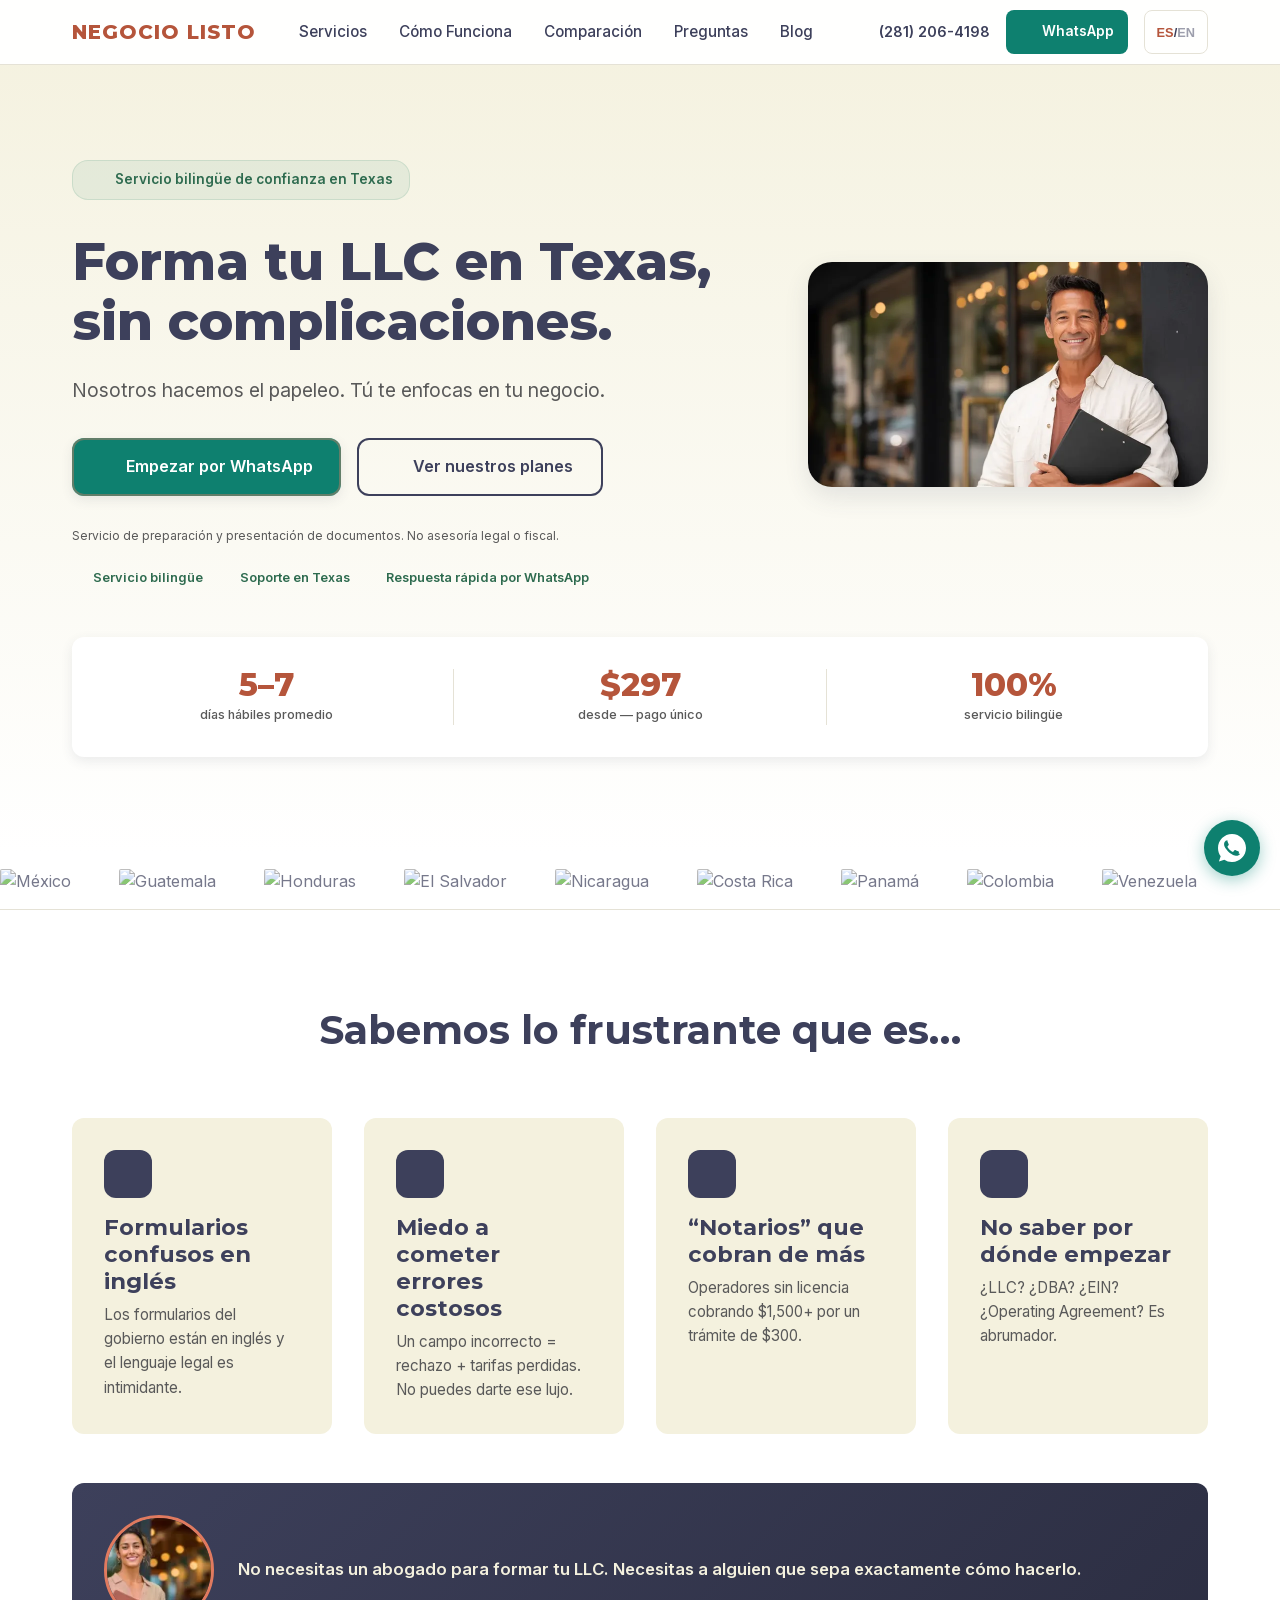
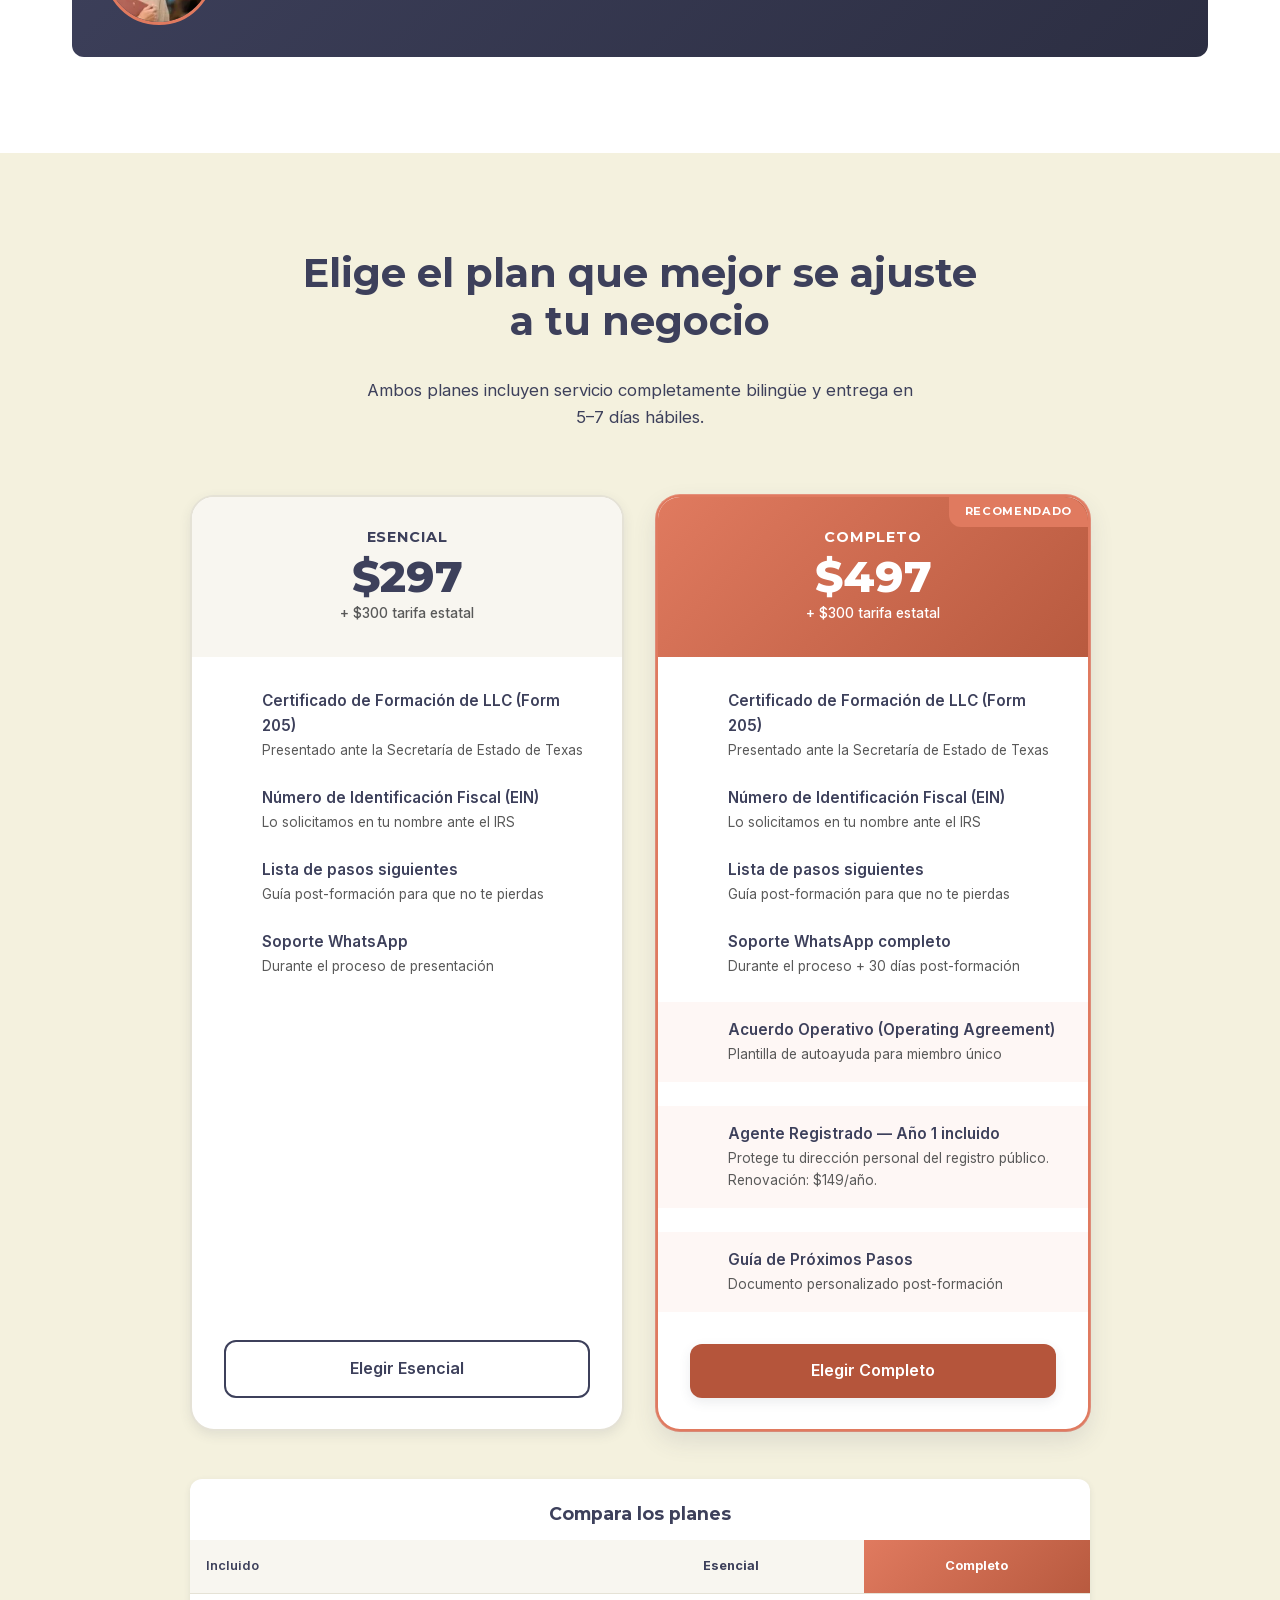
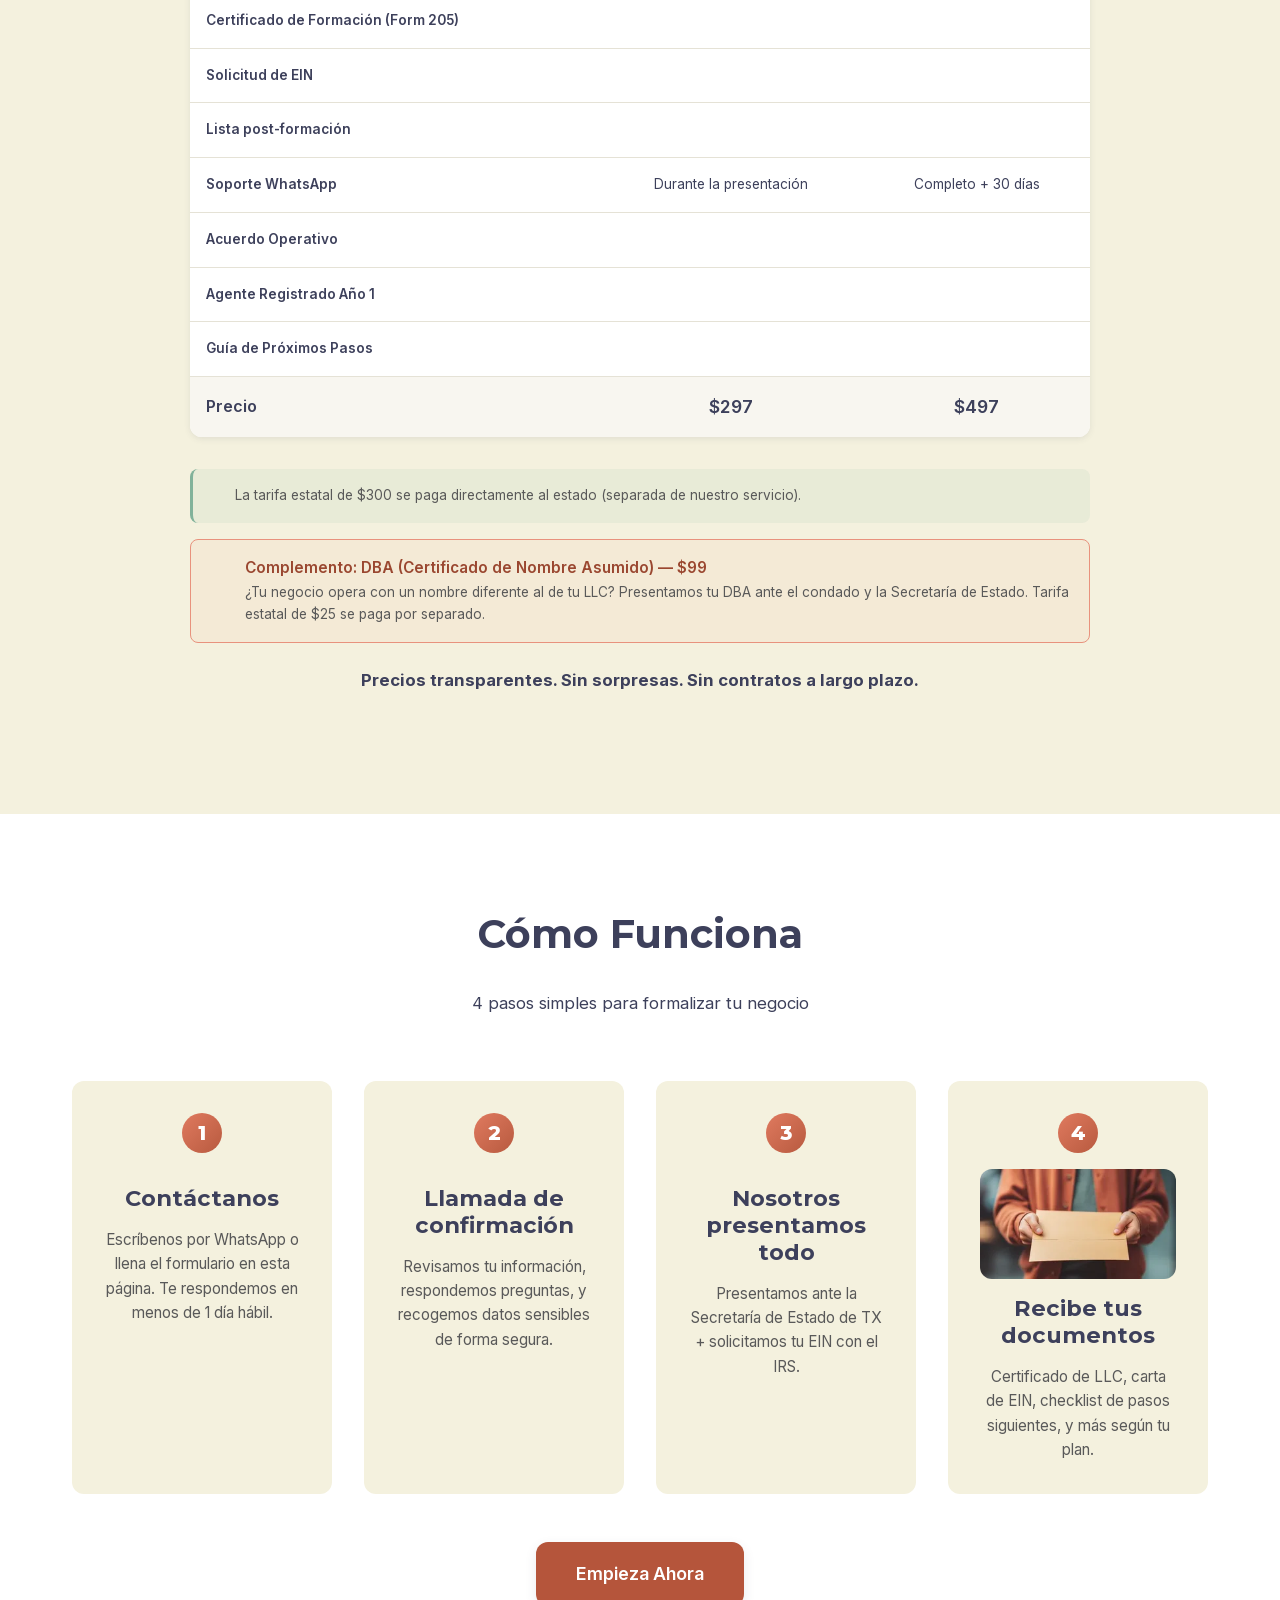
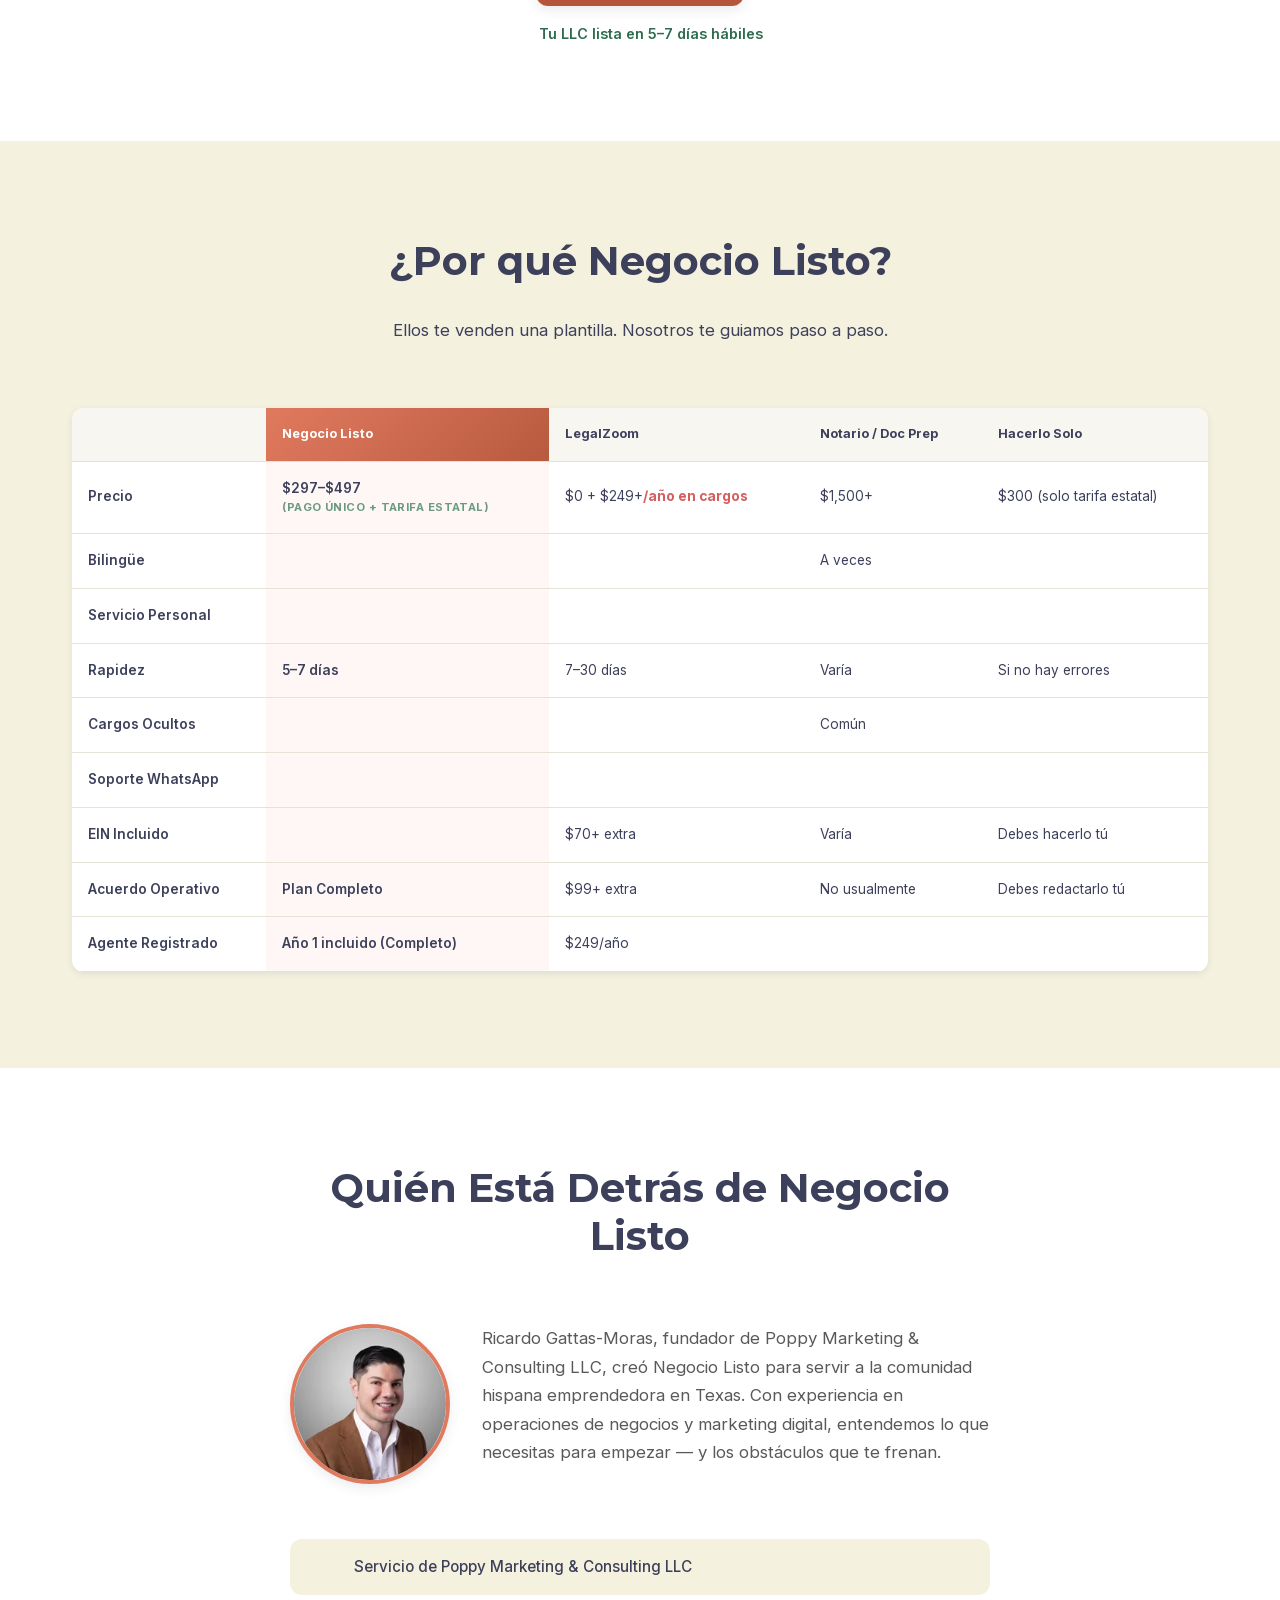
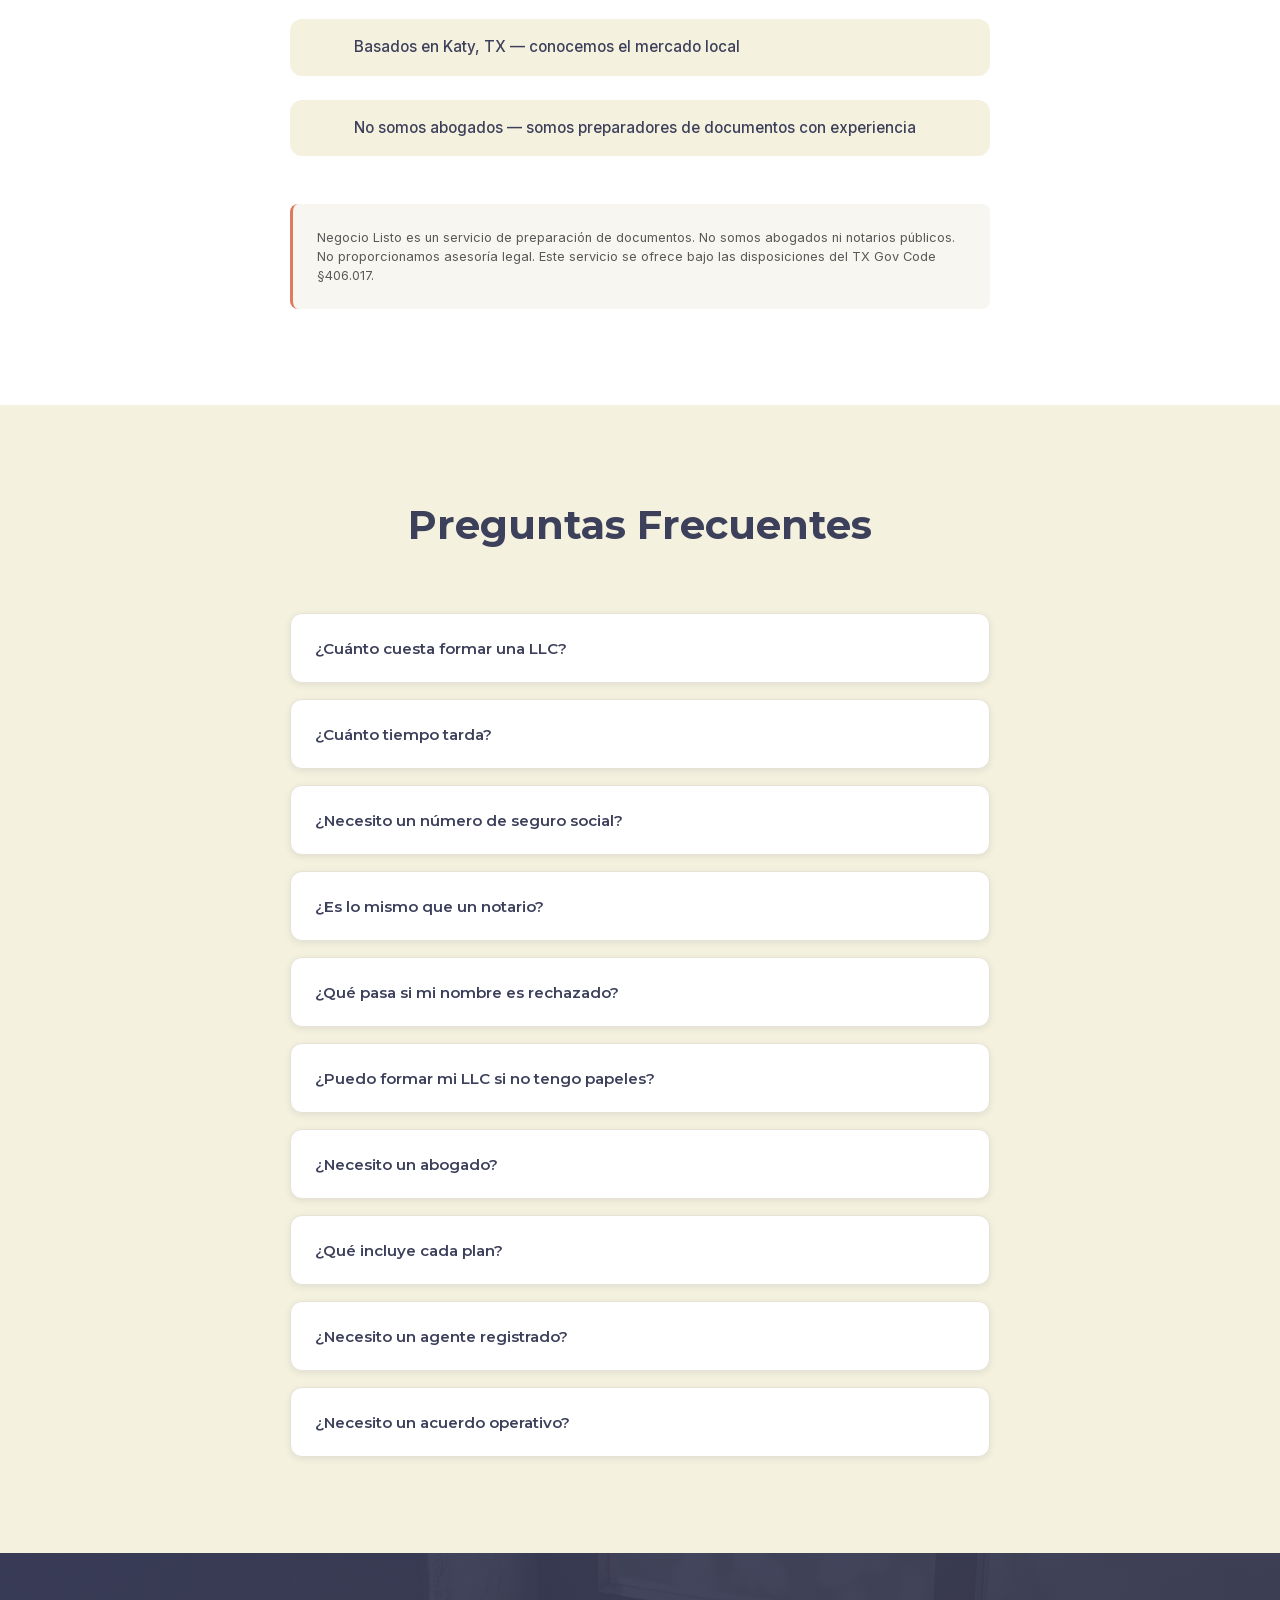
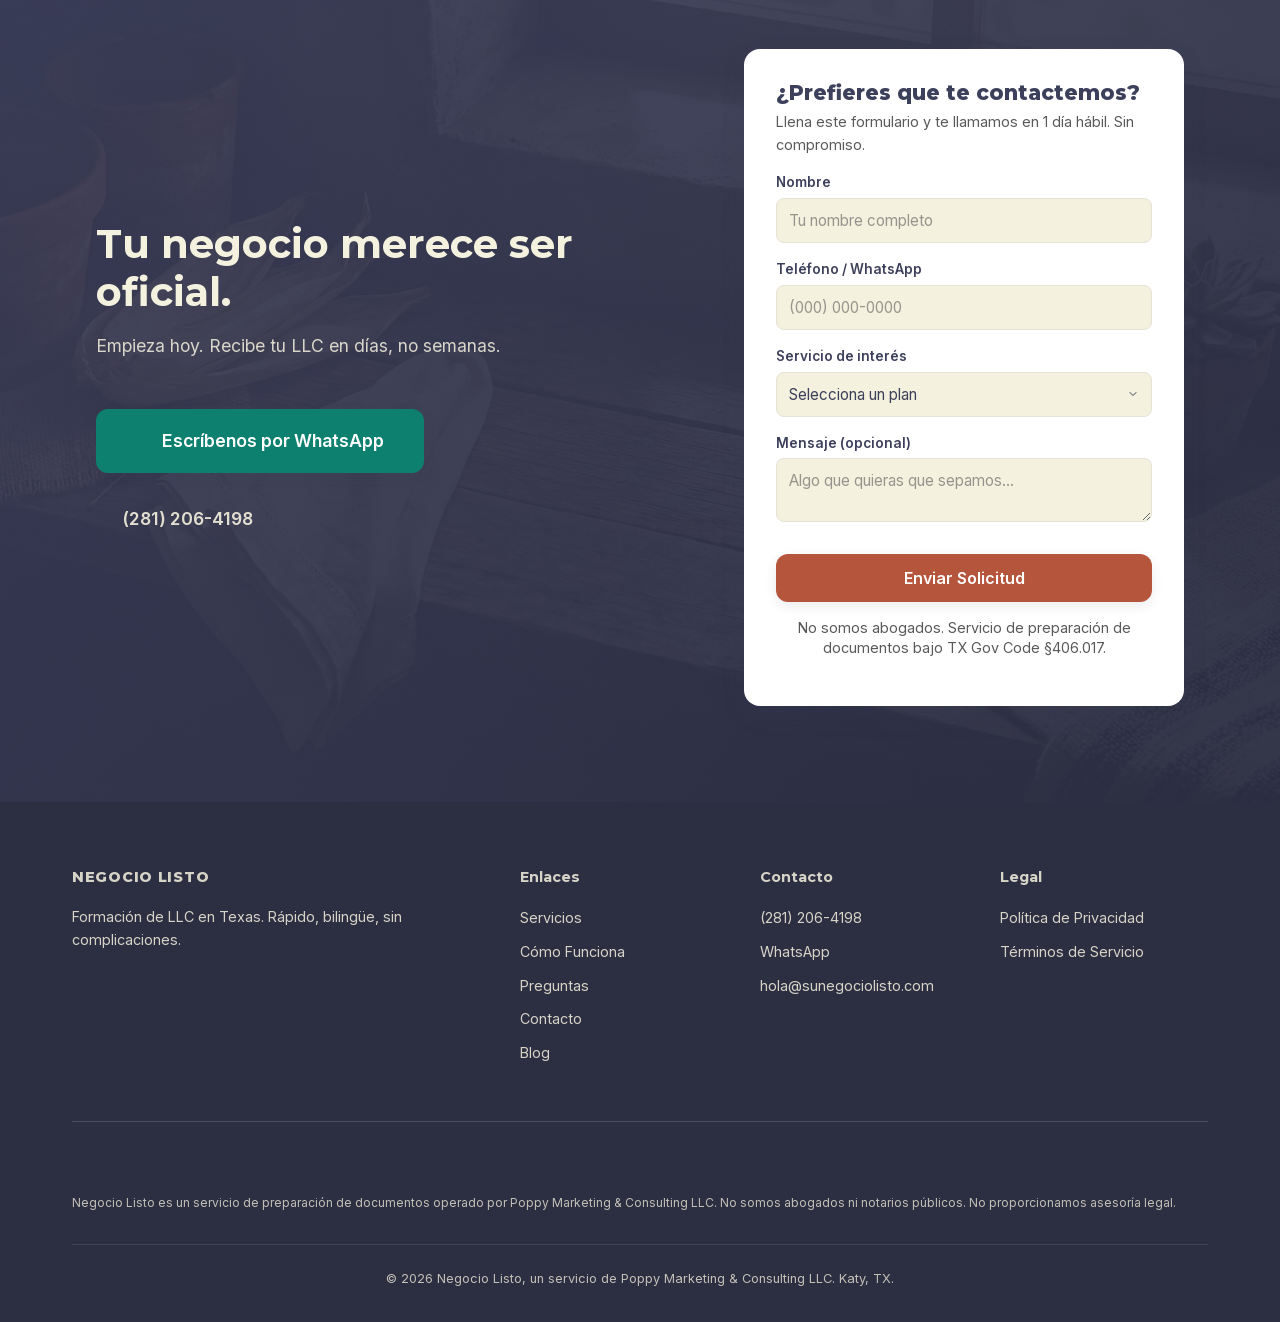
==== index.html @ e6affc28 "Add SEO blog: 4 Spanish posts targeting top converting keywords - blog.css: lightweight blog stylesh" ====
<!DOCTYPE html>
<html lang="es">
<head>
    <meta charset="UTF-8">

    <!-- Google tag (gtag.js) -->
    <script async src="https://www.googletagmanager.com/gtag/js?id=G-SRQN5S9XG2"></script>
    <script>
      window.dataLayer = window.dataLayer || [];
      function gtag(){dataLayer.push(arguments);}
      gtag('js', new Date());
      gtag('config', 'G-SRQN5S9XG2');
      gtag('config', 'AW-17962571856');
    </script>
    <!-- Meta Pixel -->
    <script>
    !function(f,b,e,v,n,t,s){if(f.fbq)return;n=f.fbq=function(){n.callMethod?
    n.callMethod.apply(n,arguments):n.queue.push(arguments)};if(!f._fbq)f._fbq=n;
    n.push=n;n.loaded=!0;n.version='2.0';n.queue=[];t=b.createElement(e);t.async=!0;
    t.src=v;s=b.getElementsByTagName(e)[0];s.parentNode.insertBefore(t,s)}(window,
    document,'script','https://connect.facebook.net/en_US/fbevents.js');
    fbq('init', '4319991371651967');
    fbq('track', 'PageView');
    </script>
    <noscript><img height="1" width="1" style="display:none" alt="" src="https://www.facebook.com/tr?id=4319991371651967&ev=PageView&noscript=1"/></noscript>

    <meta name="google-site-verification" content="AC0wYq6xgAsPtBLyxjEH3VCodW6Z3bln-6WZ2VSHWQ0">
    <meta name="facebook-domain-verification" content="6kudht808o41g60c7lunrr6cm2i868" />
    <meta name="viewport" content="width=device-width, initial-scale=1.0">
    <meta name="description" content="Formaci&oacute;n de LLC en Texas — r&aacute;pido, biling&uuml;e, sin complicaciones. Desde $297 + tarifa estatal. Negocio Listo te ayuda a formalizar tu negocio.">
    <meta name="robots" content="index, follow, max-image-preview:large, max-snippet:-1, max-video-preview:-1">
    <meta name="theme-color" content="#E07A5F">
    <link rel="icon" type="image/svg+xml" href="favicon.svg">
    <link rel="icon" type="image/png" sizes="48x48" href="favicon.png">
    <title>Negocio Listo — Formaci&oacute;n de LLC en Texas | Servicio Biling&uuml;e</title>

    <!-- Hreflang -->
    <link rel="alternate" hreflang="es" href="https://www.sunegociolisto.com/">
    <link rel="alternate" hreflang="en" href="https://www.sunegociolisto.com/?lang=en">
    <link rel="alternate" hreflang="x-default" href="https://www.sunegociolisto.com/">
    <link rel="canonical" href="https://www.sunegociolisto.com/">

    <!-- Open Graph -->
    <meta property="og:title" content="Negocio Listo — Formaci&oacute;n de LLC en Texas">
    <meta property="og:description" content="Servicio biling&uuml;e de formaci&oacute;n de LLC en Texas. Desde $297 + tarifa estatal. Dos planes claros.">
    <meta property="og:type" content="website">
    <meta property="og:url" content="https://www.sunegociolisto.com/">
    <meta property="og:image" content="https://www.sunegociolisto.com/og-image.png">
    <meta property="og:image:width" content="1200">
    <meta property="og:image:height" content="630">
    <meta property="og:locale" content="es_US">
    <meta property="og:locale:alternate" content="en_US">
    <meta property="og:site_name" content="Negocio Listo">
    <meta name="twitter:card" content="summary_large_image">
    <meta name="twitter:title" content="Negocio Listo — Formaci&oacute;n de LLC en Texas">
    <meta name="twitter:description" content="Servicio biling&uuml;e de formaci&oacute;n de LLC en Texas. Desde $297 + tarifa estatal. Dos planes claros.">
    <meta name="twitter:image" content="https://www.sunegociolisto.com/og-image.png">

    <!-- Preload critical fonts (self-hosted, eliminates 3 external roundtrips) -->
    <link rel="preload" href="/fonts/montserrat-latin.woff2" as="font" type="font/woff2" crossorigin>
    <link rel="preload" href="/fonts/inter-latin.woff2" as="font" type="font/woff2" crossorigin>

    <!-- Preload LCP image (responsive — matches img srcset) -->
    <link rel="preload" as="image" type="image/webp" imagesrcset="images/hero-400w.webp 400w, images/hero-640w.webp 640w, images/hero.webp 800w" imagesizes="(max-width: 767px) 400px, (max-width: 1023px) 640px, 800px">

    <!-- Preconnect to CDN -->
    <link rel="preconnect" href="https://unpkg.com" crossorigin>

    <!-- Lucide Icons (deferred — non-render-blocking) -->
    <script defer src="https://unpkg.com/lucide@0.468.0/dist/umd/lucide.min.js"></script>

    <!-- Stylesheet (synchronous — 8KB Brotli, not worth async CLS tradeoff) -->
    <link rel="stylesheet" href="styles.min.css">

    <!-- Schema.org — Full structured data graph -->
    <script type="application/ld+json">
    {
        "@context": "https://schema.org",
        "@graph": [
            {
                "@type": "Organization",
                "@id": "https://www.sunegociolisto.com/#organization",
                "name": "Negocio Listo",
                "url": "https://www.sunegociolisto.com",
                "email": "hola@sunegociolisto.com",
                "logo": "https://www.sunegociolisto.com/images/logo.png",
                "parentOrganization": {
                    "@type": "Organization",
                    "name": "Poppy Marketing & Consulting LLC"
                },
                "knowsLanguage": ["es", "en"]
            },
            {
                "@type": "WebSite",
                "@id": "https://www.sunegociolisto.com/#website",
                "name": "Negocio Listo",
                "url": "https://www.sunegociolisto.com",
                "publisher": { "@id": "https://www.sunegociolisto.com/#organization" },
                "inLanguage": ["es", "en"]
            },
            {
                "@type": "WebPage",
                "@id": "https://www.sunegociolisto.com/#webpage",
                "url": "https://www.sunegociolisto.com",
                "name": "Negocio Listo \u2014 Formaci\u00f3n de LLC en Texas | Servicio Biling\u00fce",
                "description": "Formaci\u00f3n de LLC en Texas \u2014 r\u00e1pido, biling\u00fce, sin complicaciones. Desde $297 + tarifa estatal.",
                "isPartOf": { "@id": "https://www.sunegociolisto.com/#website" },
                "about": { "@id": "https://www.sunegociolisto.com/#organization" },
                "inLanguage": "es",
                "breadcrumb": { "@id": "https://www.sunegociolisto.com/#breadcrumb" },
                "mainEntity": { "@id": "https://www.sunegociolisto.com/#faq" }
            },
            {
                "@type": "BreadcrumbList",
                "@id": "https://www.sunegociolisto.com/#breadcrumb",
                "itemListElement": [
                    {
                        "@type": "ListItem",
                        "position": 1,
                        "name": "Inicio",
                        "item": "https://www.sunegociolisto.com/"
                    }
                ]
            },
            {
                "@type": "LocalBusiness",
                "@id": "https://www.sunegociolisto.com/#localbusiness",
                "name": "Negocio Listo",
                "description": "Servicio biling\u00fce de formaci\u00f3n de LLC en Texas. Preparaci\u00f3n de documentos para peque\u00f1os negocios.",
                "url": "https://www.sunegociolisto.com",
                "telephone": "+12812064198",
                "email": "hola@sunegociolisto.com",
                "logo": "https://www.sunegociolisto.com/images/logo.png",
                "image": "https://www.sunegociolisto.com/og-image.png",
                "sameAs": [
                    "https://wa.me/message/NWCGJ4MXZO33G1"
                ],
                "address": {
                    "@type": "PostalAddress",
                    "addressLocality": "Katy",
                    "addressRegion": "TX",
                    "postalCode": "77493",
                    "addressCountry": "US"
                },
                "areaServed": {
                    "@type": "State",
                    "name": "Texas"
                },
                "priceRange": "$297-$497",
                "knowsLanguage": ["es", "en"],
                "openingHoursSpecification": [
                    {
                        "@type": "OpeningHoursSpecification",
                        "dayOfWeek": ["Monday", "Tuesday", "Wednesday", "Thursday", "Friday"],
                        "opens": "09:00",
                        "closes": "18:00"
                    },
                    {
                        "@type": "OpeningHoursSpecification",
                        "dayOfWeek": "Saturday",
                        "opens": "10:00",
                        "closes": "14:00"
                    }
                ],
                "hasOfferCatalog": {
                    "@type": "OfferCatalog",
                    "name": "Planes de Formaci\u00f3n de LLC",
                    "itemListElement": [
                        { "@id": "https://www.sunegociolisto.com/#service-esencial" },
                        { "@id": "https://www.sunegociolisto.com/#service-completo" }
                    ]
                }
            },
            {
                "@type": "Service",
                "@id": "https://www.sunegociolisto.com/#service-esencial",
                "name": "Plan Esencial \u2014 Formaci\u00f3n de LLC en Texas",
                "description": "Certificado de Formaci\u00f3n de LLC (Form 205), solicitud de EIN ante el IRS, y lista de pasos post-formaci\u00f3n. Servicio completamente biling\u00fce con soporte por WhatsApp durante la presentaci\u00f3n.",
                "provider": { "@id": "https://www.sunegociolisto.com/#organization" },
                "areaServed": { "@type": "State", "name": "Texas" },
                "availableLanguage": ["es", "en"],
                "serviceType": "Document Preparation",
                "offers": {
                    "@type": "Offer",
                    "price": "297",
                    "priceCurrency": "USD",
                    "url": "https://www.sunegociolisto.com/#servicios",
                    "priceValidUntil": "2026-12-31",
                    "availability": "https://schema.org/InStock"
                }
            },
            {
                "@type": "Service",
                "@id": "https://www.sunegociolisto.com/#service-completo",
                "name": "Plan Completo \u2014 Formaci\u00f3n de LLC en Texas",
                "description": "Todo lo del Plan Esencial m\u00e1s: plantilla de Acuerdo Operativo, Agente Registrado A\u00f1o 1 incluido, gu\u00eda personalizada de pr\u00f3ximos pasos, y soporte WhatsApp extendido por 30 d\u00edas post-formaci\u00f3n.",
                "provider": { "@id": "https://www.sunegociolisto.com/#organization" },
                "areaServed": { "@type": "State", "name": "Texas" },
                "availableLanguage": ["es", "en"],
                "serviceType": "Document Preparation",
                "offers": {
                    "@type": "Offer",
                    "price": "497",
                    "priceCurrency": "USD",
                    "url": "https://www.sunegociolisto.com/#servicios",
                    "priceValidUntil": "2026-12-31",
                    "availability": "https://schema.org/InStock"
                }
            },
            {
                "@type": "HowTo",
                "@id": "https://www.sunegociolisto.com/#howto",
                "name": "C\u00f3mo formar tu LLC en Texas con Negocio Listo",
                "description": "4 pasos simples para formalizar tu negocio en Texas con servicio biling\u00fce.",
                "totalTime": "P7D",
                "step": [
                    {
                        "@type": "HowToStep",
                        "position": 1,
                        "name": "Cont\u00e1ctanos",
                        "text": "Escr\u00edbenos por WhatsApp o llena el formulario en la p\u00e1gina. Te respondemos en menos de 1 d\u00eda h\u00e1bil."
                    },
                    {
                        "@type": "HowToStep",
                        "position": 2,
                        "name": "Llamada de confirmaci\u00f3n",
                        "text": "Revisamos tu informaci\u00f3n, respondemos preguntas, y recogemos datos sensibles de forma segura."
                    },
                    {
                        "@type": "HowToStep",
                        "position": 3,
                        "name": "Nosotros presentamos todo",
                        "text": "Presentamos ante la Secretar\u00eda de Estado de TX y solicitamos tu EIN con el IRS."
                    },
                    {
                        "@type": "HowToStep",
                        "position": 4,
                        "name": "Recibe tus documentos",
                        "text": "Certificado de LLC, carta de EIN, checklist de pasos siguientes, y m\u00e1s seg\u00fan tu plan. Entrega en 5\u20137 d\u00edas h\u00e1biles."
                    }
                ]
            },
            {
                "@type": "FAQPage",
                "@id": "https://www.sunegociolisto.com/#faq",
                "mainEntity": [
                    {
                        "@type": "Question",
                        "name": "\u00bfCu\u00e1nto cuesta formar una LLC?",
                        "acceptedAnswer": {
                            "@type": "Answer",
                            "text": "Ofrecemos dos planes: Esencial ($297) y Completo ($497, incluye Acuerdo Operativo y Agente Registrado A\u00f1o 1). Adem\u00e1s, el estado de Texas cobra una tarifa de $300 que se paga directamente al estado."
                        }
                    },
                    {
                        "@type": "Question",
                        "name": "\u00bfCu\u00e1nto tiempo tarda?",
                        "acceptedAnswer": {
                            "@type": "Answer",
                            "text": "Generalmente 5 a 7 d\u00edas h\u00e1biles despu\u00e9s de recibir toda tu informaci\u00f3n."
                        }
                    },
                    {
                        "@type": "Question",
                        "name": "\u00bfNecesito un n\u00famero de seguro social?",
                        "acceptedAnswer": {
                            "@type": "Answer",
                            "text": "No necesariamente. Manejamos solicitudes con ITIN a trav\u00e9s de la v\u00eda de fax con el IRS."
                        }
                    },
                    {
                        "@type": "Question",
                        "name": "\u00bfEs lo mismo que un notario?",
                        "acceptedAnswer": {
                            "@type": "Answer",
                            "text": "No \u2014 y eso es algo positivo. A diferencia de \u201cnotarios\u201d sin licencia que cobran de m\u00e1s y operan sin supervisi\u00f3n, nosotros somos preparadores de documentos registrados bajo TX Gov Code \u00a7406.017. Operamos con precio fijo transparente, recibos de todo, y cero promesas legales falsas."
                        }
                    },
                    {
                        "@type": "Question",
                        "name": "\u00bfQu\u00e9 pasa si mi nombre es rechazado?",
                        "acceptedAnswer": {
                            "@type": "Answer",
                            "text": "Volvemos a presentar con un nuevo nombre. Solo pagas la nueva tarifa estatal si aplica. Nuestro servicio no tiene cargo adicional."
                        }
                    },
                    {
                        "@type": "Question",
                        "name": "\u00bfPuedo formar mi LLC si no tengo papeles?",
                        "acceptedAnswer": {
                            "@type": "Answer",
                            "text": "S\u00ed. La formaci\u00f3n de la LLC no requiere estatus migratorio ni n\u00famero de seguro social. Para el EIN, aceptamos ITIN \u2014 lo tramitamos por la v\u00eda de fax con el IRS, que es el proceso oficial para solicitantes con ITIN. Miles de emprendedores inmigrantes forman LLCs en Texas cada a\u00f1o. Tu situaci\u00f3n migratoria es confidencial y no se comparte con ninguna agencia."
                        }
                    },
                    {
                        "@type": "Question",
                        "name": "\u00bfNecesito un abogado?",
                        "acceptedAnswer": {
                            "@type": "Answer",
                            "text": "Para la formaci\u00f3n b\u00e1sica de una LLC, no. Para situaciones complejas (m\u00faltiples socios, propiedad intelectual, etc.), te referimos a un abogado."
                        }
                    },
                    {
                        "@type": "Question",
                        "name": "\u00bfQu\u00e9 incluye cada plan?",
                        "acceptedAnswer": {
                            "@type": "Answer",
                            "text": "Ambos planes incluyen: Certificado de Formaci\u00f3n de LLC (Form 205), solicitud de EIN, y lista de pasos post-formaci\u00f3n. El plan Completo agrega: plantilla de Acuerdo Operativo, Agente Registrado A\u00f1o 1, gu\u00eda de pr\u00f3ximos pasos, y soporte WhatsApp extendido por 30 d\u00edas. Todo en servicio biling\u00fce."
                        }
                    },
                    {
                        "@type": "Question",
                        "name": "\u00bfNecesito un agente registrado?",
                        "acceptedAnswer": {
                            "@type": "Answer",
                            "text": "S\u00ed. Texas requiere que toda LLC tenga un agente registrado con direcci\u00f3n f\u00edsica en el estado. Su funci\u00f3n es recibir documentos legales y correspondencia oficial del estado en nombre de tu LLC. Puedes ser t\u00fa mismo, pero eso significa que tu direcci\u00f3n personal queda en el registro p\u00fablico. El plan Completo incluye agente registrado el primer a\u00f1o ($149/a\u00f1o a partir del a\u00f1o 2), protegiendo tu privacidad desde el d\u00eda uno."
                        }
                    },
                    {
                        "@type": "Question",
                        "name": "\u00bfNecesito un acuerdo operativo?",
                        "acceptedAnswer": {
                            "@type": "Answer",
                            "text": "Texas no lo exige por ley, pero es altamente recomendable. Un acuerdo operativo establece las reglas internas de tu LLC: c\u00f3mo se toman decisiones, c\u00f3mo se distribuyen ganancias, y qu\u00e9 pasa si quieres agregar un socio o cerrar el negocio. Sin uno, los bancos pueden rechazar tu solicitud de cuenta empresarial. El plan Completo incluye una plantilla de acuerdo operativo lista para usar."
                        }
                    }
                ]
            }
        ]
    }
    </script>
</head>
<body>

    <!-- ========== STICKY HEADER ========== -->
    <header class="header" id="header">
        <div class="container header-container">
            <a href="#" class="logo" aria-label="Negocio Listo">
                <span class="logo-text">NEGOCIO LISTO</span>
            </a>

            <nav class="nav-desktop" id="navDesktop">
                <a href="#servicios" data-i18n="nav_services">Servicios</a>
                <a href="#como-funciona" data-i18n="nav_how">C&oacute;mo Funciona</a>
                <a href="#comparacion" data-i18n="nav_compare">Comparaci&oacute;n</a>
                <a href="#preguntas" data-i18n="nav_faq">Preguntas</a>
                <a href="/blog/" data-i18n="nav_blog">Blog</a>
            </nav>

            <div class="header-actions">
                <a href="tel:+12812064198" class="header-phone" aria-label="Llamar">
                    <i data-lucide="phone" class="icon-sm"></i>
                    <span class="phone-text">(281) 206-4198</span>
                </a>
                <a href="https://wa.me/message/NWCGJ4MXZO33G1" class="btn-whatsapp-header" target="_blank" rel="noopener" aria-label="WhatsApp">
                    <i data-lucide="message-circle" class="icon-sm"></i>
                    <span class="wa-text">WhatsApp</span>
                </a>
                <button class="lang-toggle" id="langToggle" aria-label="Switch language">
                    <span class="lang-active">ES</span> / <span class="lang-inactive">EN</span>
                </button>
                <button class="hamburger" id="hamburger" aria-label="Menu">
                    <i data-lucide="menu"></i>
                </button>
            </div>
        </div>

        <!-- Mobile Nav -->
        <nav class="nav-mobile" id="navMobile">
            <a href="#servicios" data-i18n="nav_services">Servicios</a>
            <a href="#como-funciona" data-i18n="nav_how">C&oacute;mo Funciona</a>
            <a href="#comparacion" data-i18n="nav_compare">Comparaci&oacute;n</a>
            <a href="#preguntas" data-i18n="nav_faq">Preguntas</a>
            <a href="/blog/" data-i18n="nav_blog">Blog</a>
            <div class="nav-mobile-contact">
                <a href="tel:+12812064198" class="nav-contact-link">
                    <i data-lucide="phone" class="icon-sm"></i>
                    (281) 206-4198
                </a>
                <a href="https://wa.me/message/NWCGJ4MXZO33G1" class="nav-contact-link nav-contact-whatsapp" target="_blank" rel="noopener">
                    <i data-lucide="message-circle" class="icon-sm"></i>
                    WhatsApp
                </a>
            </div>
        </nav>
    </header>

    <main>
    <!-- ========== HERO SECTION ========== -->
    <section class="hero" id="hero">
        <div class="container">
            <div class="hero-grid">
                <div class="hero-content">
                    <div class="hero-badge">
                        <i data-lucide="check-circle" class="icon-sm"></i>
                        <span data-i18n="hero_badge">Servicio biling&uuml;e de confianza en Texas</span>
                    </div>

                    <h1 class="hero-headline" data-i18n="hero_headline">Forma tu LLC en Texas, sin complicaciones.</h1>

                    <p class="hero-subheadline" data-i18n="hero_subheadline">Nosotros hacemos el papeleo. T&uacute; te enfocas en tu negocio.</p>

                    <div class="hero-cta">
                        <a href="https://wa.me/message/NWCGJ4MXZO33G1" class="btn btn-whatsapp btn-pulse" target="_blank" rel="noopener" data-cta="hero-whatsapp">
                            <i data-lucide="message-circle" class="icon-sm"></i>
                            <span data-i18n="cta_whatsapp_start">Empezar por WhatsApp</span>
                        </a>
                        <a href="#servicios" class="btn btn-outline" data-cta="hero-price">
                            <i data-lucide="tag" class="icon-sm"></i>
                            <span data-i18n="cta_see_price">Ver nuestros planes</span>
                        </a>
                    </div>

                    <p class="hero-compliance" data-i18n="hero_compliance">Servicio de preparaci&oacute;n y presentaci&oacute;n de documentos. No asesor&iacute;a legal o fiscal.</p>

                    <div class="hero-trust-strip">
                        <div class="trust-strip-item">
                            <i data-lucide="globe" class="icon-sm"></i>
                            <span data-i18n="trust_strip_1">Servicio biling&uuml;e</span>
                        </div>
                        <div class="trust-strip-item">
                            <i data-lucide="map-pin" class="icon-sm"></i>
                            <span data-i18n="trust_strip_2">Soporte en Texas</span>
                        </div>
                        <div class="trust-strip-item">
                            <i data-lucide="message-circle" class="icon-sm"></i>
                            <span data-i18n="trust_strip_3">Respuesta r&aacute;pida por WhatsApp</span>
                        </div>
                    </div>
                </div>

                <div class="hero-image">
                    <img src="images/hero.webp" srcset="images/hero-400w.webp 400w, images/hero-640w.webp 640w, images/hero.webp 800w" alt="Emprendedor hispano con documentos de LLC frente a su negocio" width="800" height="449" loading="eager" fetchpriority="high" sizes="(max-width: 767px) 400px, (max-width: 1023px) 640px, 800px">
                </div>
            </div>

            <div class="hero-stats-bar">
                <div class="hero-stat">
                    <span class="metric-number">5&ndash;7</span>
                    <span class="metric-label" data-i18n="trust_metric_label">d&iacute;as h&aacute;biles promedio</span>
                </div>
                <div class="hero-stat">
                    <span class="metric-number">$297</span>
                    <span class="metric-label" data-i18n="hero_stat_price">desde &mdash; pago &uacute;nico</span>
                </div>
                <div class="hero-stat">
                    <span class="metric-number">100%</span>
                    <span class="metric-label" data-i18n="hero_stat_bilingual">servicio biling&uuml;e</span>
                </div>
            </div>
        </div>
    </section>

    <!-- ========== FLAG MARQUEE ========== -->
    <div class="flag-marquee" aria-hidden="true">
        <div class="flag-marquee-track">
            <img src="https://flagcdn.com/w80/mx.png" alt="M&eacute;xico" width="40" loading="lazy">
            <img src="https://flagcdn.com/w80/gt.png" alt="Guatemala" width="40" loading="lazy">
            <img src="https://flagcdn.com/w80/hn.png" alt="Honduras" width="40" loading="lazy">
            <img src="https://flagcdn.com/w80/sv.png" alt="El Salvador" width="40" loading="lazy">
            <img src="https://flagcdn.com/w80/ni.png" alt="Nicaragua" width="40" loading="lazy">
            <img src="https://flagcdn.com/w80/cr.png" alt="Costa Rica" width="40" loading="lazy">
            <img src="https://flagcdn.com/w80/pa.png" alt="Panam&aacute;" width="40" loading="lazy">
            <img src="https://flagcdn.com/w80/co.png" alt="Colombia" width="40" loading="lazy">
            <img src="https://flagcdn.com/w80/ve.png" alt="Venezuela" width="40" loading="lazy">
            <img src="https://flagcdn.com/w80/mx.png" alt="" width="40" loading="lazy">
            <img src="https://flagcdn.com/w80/gt.png" alt="" width="40" loading="lazy">
            <img src="https://flagcdn.com/w80/hn.png" alt="" width="40" loading="lazy">
            <img src="https://flagcdn.com/w80/sv.png" alt="" width="40" loading="lazy">
            <img src="https://flagcdn.com/w80/ni.png" alt="" width="40" loading="lazy">
            <img src="https://flagcdn.com/w80/cr.png" alt="" width="40" loading="lazy">
            <img src="https://flagcdn.com/w80/pa.png" alt="" width="40" loading="lazy">
            <img src="https://flagcdn.com/w80/co.png" alt="" width="40" loading="lazy">
            <img src="https://flagcdn.com/w80/ve.png" alt="" width="40" loading="lazy">
        </div>
    </div>

    <!-- ========== PROBLEM SECTION ========== -->
    <section class="problem" id="problema">
        <div class="container">
            <div class="section-header">
                <h2 data-i18n="problem_headline">Sabemos lo frustrante que es&hellip;</h2>
            </div>

            <div class="problem-grid">
                <div class="problem-card">
                    <div class="problem-icon">
                        <i data-lucide="file-text"></i>
                    </div>
                    <h3 data-i18n="problem_1_title">Formularios confusos en ingl&eacute;s</h3>
                    <p data-i18n="problem_1_desc">Los formularios del gobierno est&aacute;n en ingl&eacute;s y el lenguaje legal es intimidante.</p>
                </div>

                <div class="problem-card">
                    <div class="problem-icon">
                        <i data-lucide="alert-triangle"></i>
                    </div>
                    <h3 data-i18n="problem_2_title">Miedo a cometer errores costosos</h3>
                    <p data-i18n="problem_2_desc">Un campo incorrecto = rechazo + tarifas perdidas. No puedes darte ese lujo.</p>
                </div>

                <div class="problem-card">
                    <div class="problem-icon">
                        <i data-lucide="ban"></i>
                    </div>
                    <h3 data-i18n="problem_3_title">&ldquo;Notarios&rdquo; que cobran de m&aacute;s</h3>
                    <p data-i18n="problem_3_desc">Operadores sin licencia cobrando $1,500+ por un tr&aacute;mite de $300.</p>
                </div>

                <div class="problem-card">
                    <div class="problem-icon">
                        <i data-lucide="help-circle"></i>
                    </div>
                    <h3 data-i18n="problem_4_title">No saber por d&oacute;nde empezar</h3>
                    <p data-i18n="problem_4_desc">&iquest;LLC? &iquest;DBA? &iquest;EIN? &iquest;Operating Agreement? Es abrumador.</p>
                </div>
            </div>

            <div class="problem-callout">
                <div class="callout-layout">
                    <div class="callout-image">
                        <img src="images/entrepreneur-130w.webp" alt="Emprendedora hispana con carpeta de documentos" width="120" height="120" loading="lazy">
                    </div>
                    <p data-i18n="problem_callout">No necesitas un abogado para formar tu LLC. Necesitas a alguien que sepa exactamente c&oacute;mo hacerlo.</p>
                </div>
            </div>
        </div>
    </section>

    <!-- ========== SOLUTION SECTION ========== -->
    <section class="solution" id="servicios">
        <div class="container">
            <div class="section-header">
                <h2 data-i18n="solution_headline">Elige el plan que mejor se ajuste a tu negocio</h2>
                <p class="section-subtitle" data-i18n="solution_subtitle">Ambos planes incluyen servicio completamente biling&uuml;e y entrega en 5&ndash;7 d&iacute;as h&aacute;biles.</p>
            </div>

            <div class="tier-cards-wrapper">
                <!-- ESENCIAL TIER -->
                <div class="tier-card-web">
                    <div class="tier-card-header">
                        <h3 class="tier-card-name" data-i18n="tier_esencial_name">Esencial</h3>
                        <div class="tier-card-price">
                            <span class="tier-price-amount">$297</span>
                            <span class="tier-price-label" data-i18n="tier_price_label">+ $300 tarifa estatal</span>
                        </div>
                    </div>
                    <div class="tier-card-features">
                        <div class="tier-card-feature">
                            <i data-lucide="check-circle" class="feature-check"></i>
                            <div>
                                <strong data-i18n="feat_1_title">Certificado de Formaci&oacute;n de LLC (Form 205)</strong>
                                <span data-i18n="feat_1_desc">Presentado ante la Secretar&iacute;a de Estado de Texas</span>
                            </div>
                        </div>
                        <div class="tier-card-feature">
                            <i data-lucide="check-circle" class="feature-check"></i>
                            <div>
                                <strong data-i18n="feat_2_title">N&uacute;mero de Identificaci&oacute;n Fiscal (EIN)</strong>
                                <span data-i18n="feat_2_desc">Lo solicitamos en tu nombre ante el IRS</span>
                            </div>
                        </div>
                        <div class="tier-card-feature">
                            <i data-lucide="check-circle" class="feature-check"></i>
                            <div>
                                <strong data-i18n="feat_4_title">Lista de pasos siguientes</strong>
                                <span data-i18n="feat_4_desc">Gu&iacute;a post-formaci&oacute;n para que no te pierdas</span>
                            </div>
                        </div>
                        <div class="tier-card-feature">
                            <i data-lucide="check-circle" class="feature-check"></i>
                            <div>
                                <strong data-i18n="feat_wa_basic_title">Soporte WhatsApp</strong>
                                <span data-i18n="feat_wa_basic_desc">Durante el proceso de presentaci&oacute;n</span>
                            </div>
                        </div>
                    </div>
                    <div class="tier-card-cta">
                        <a href="#contacto" class="btn btn-outline" data-cta="tier-esencial">
                            <span data-i18n="cta_choose_esencial">Elegir Esencial</span>
                        </a>
                    </div>
                </div>

                <!-- COMPLETO TIER -->
                <div class="tier-card-web tier-card-recommended">
                    <div class="tier-recommended-badge" data-i18n="tier_recommended">Recomendado</div>
                    <div class="tier-card-header tier-card-header-rec">
                        <h3 class="tier-card-name" data-i18n="tier_completo_name">Completo</h3>
                        <div class="tier-card-price">
                            <span class="tier-price-amount">$497</span>
                            <span class="tier-price-label" data-i18n="tier_price_label">+ $300 tarifa estatal</span>
                        </div>
                    </div>
                    <div class="tier-card-features">
                        <div class="tier-card-feature">
                            <i data-lucide="check-circle" class="feature-check"></i>
                            <div>
                                <strong data-i18n="feat_1_title">Certificado de Formaci&oacute;n de LLC (Form 205)</strong>
                                <span data-i18n="feat_1_desc">Presentado ante la Secretar&iacute;a de Estado de Texas</span>
                            </div>
                        </div>
                        <div class="tier-card-feature">
                            <i data-lucide="check-circle" class="feature-check"></i>
                            <div>
                                <strong data-i18n="feat_2_title">N&uacute;mero de Identificaci&oacute;n Fiscal (EIN)</strong>
                                <span data-i18n="feat_2_desc">Lo solicitamos en tu nombre ante el IRS</span>
                            </div>
                        </div>
                        <div class="tier-card-feature">
                            <i data-lucide="check-circle" class="feature-check"></i>
                            <div>
                                <strong data-i18n="feat_4_title">Lista de pasos siguientes</strong>
                                <span data-i18n="feat_4_desc">Gu&iacute;a post-formaci&oacute;n para que no te pierdas</span>
                            </div>
                        </div>
                        <div class="tier-card-feature">
                            <i data-lucide="check-circle" class="feature-check"></i>
                            <div>
                                <strong data-i18n="feat_wa_full_title">Soporte WhatsApp completo</strong>
                                <span data-i18n="feat_wa_full_desc">Durante el proceso + 30 d&iacute;as post-formaci&oacute;n</span>
                            </div>
                        </div>
                        <div class="tier-card-feature tier-card-feature-highlight">
                            <i data-lucide="check-circle" class="feature-check"></i>
                            <div>
                                <strong data-i18n="feat_3_title">Acuerdo Operativo (Operating Agreement)</strong>
                                <span data-i18n="feat_3_desc">Plantilla de autoayuda para miembro &uacute;nico</span>
                            </div>
                        </div>
                        <div class="tier-card-feature tier-card-feature-highlight">
                            <i data-lucide="check-circle" class="feature-check"></i>
                            <div>
                                <strong data-i18n="feat_ra_title">Agente Registrado &mdash; A&ntilde;o 1 incluido</strong>
                                <span data-i18n="feat_ra_desc">Protege tu direcci&oacute;n personal del registro p&uacute;blico. Renovaci&oacute;n: $149/a&ntilde;o.</span>
                            </div>
                        </div>
                        <div class="tier-card-feature tier-card-feature-highlight">
                            <i data-lucide="check-circle" class="feature-check"></i>
                            <div>
                                <strong data-i18n="feat_memo_title">Gu&iacute;a de Pr&oacute;ximos Pasos</strong>
                                <span data-i18n="feat_memo_desc">Documento personalizado post-formaci&oacute;n</span>
                            </div>
                        </div>
                    </div>
                    <div class="tier-card-cta">
                        <a href="#contacto" class="btn btn-primary" data-cta="tier-completo">
                            <span data-i18n="cta_choose_completo">Elegir Completo</span>
                        </a>
                    </div>
                </div>
            </div>

            <!-- Tier Comparison Matrix -->
            <div class="tier-comparison-matrix">
                <h3 class="tier-compare-heading" data-i18n="tier_compare_heading">Compara los planes</h3>
                <table class="tier-compare-table">
                    <thead>
                        <tr>
                            <th data-i18n="tier_col_feature">Incluido</th>
                            <th data-i18n="tier_col_esencial">Esencial</th>
                            <th class="tier-col-rec" data-i18n="tier_col_completo">Completo</th>
                        </tr>
                    </thead>
                    <tbody>
                        <tr>
                            <td data-i18n="tier_row_llc">Certificado de Formaci&oacute;n (Form 205)</td>
                            <td><i data-lucide="check" class="table-check"></i></td>
                            <td><i data-lucide="check" class="table-check"></i></td>
                        </tr>
                        <tr>
                            <td data-i18n="tier_row_ein">Solicitud de EIN</td>
                            <td><i data-lucide="check" class="table-check"></i></td>
                            <td><i data-lucide="check" class="table-check"></i></td>
                        </tr>
                        <tr>
                            <td data-i18n="tier_row_checklist">Lista post-formaci&oacute;n</td>
                            <td><i data-lucide="check" class="table-check"></i></td>
                            <td><i data-lucide="check" class="table-check"></i></td>
                        </tr>
                        <tr>
                            <td data-i18n="tier_row_whatsapp">Soporte WhatsApp</td>
                            <td data-i18n="tier_wa_basic">Durante la presentaci&oacute;n</td>
                            <td data-i18n="tier_wa_full">Completo + 30 d&iacute;as</td>
                        </tr>
                        <tr>
                            <td data-i18n="tier_row_oa">Acuerdo Operativo</td>
                            <td><i data-lucide="minus" class="table-dash"></i></td>
                            <td><i data-lucide="check" class="table-check"></i></td>
                        </tr>
                        <tr>
                            <td data-i18n="tier_row_ra">Agente Registrado A&ntilde;o 1</td>
                            <td><i data-lucide="minus" class="table-dash"></i></td>
                            <td><i data-lucide="check" class="table-check"></i></td>
                        </tr>
                        <tr>
                            <td data-i18n="tier_row_memo">Gu&iacute;a de Pr&oacute;ximos Pasos</td>
                            <td><i data-lucide="minus" class="table-dash"></i></td>
                            <td><i data-lucide="check" class="table-check"></i></td>
                        </tr>
                        <tr class="tier-price-row">
                            <td data-i18n="tier_row_price">Precio</td>
                            <td><strong>$297</strong></td>
                            <td><strong>$497</strong></td>
                        </tr>
                    </tbody>
                </table>
            </div>

            <!-- Shared notes below tier cards -->
            <div class="tier-shared-notes">
                <div class="package-note">
                    <i data-lucide="info" class="icon-sm"></i>
                    <span data-i18n="state_fee_note">La tarifa estatal de $300 se paga directamente al estado (separada de nuestro servicio).</span>
                </div>

                <div class="package-addon">
                    <div class="addon-header">
                        <i data-lucide="plus-circle" class="feature-check"></i>
                        <div>
                            <strong data-i18n="addon_dba_title">Complemento: DBA (Certificado de Nombre Asumido) &mdash; $99</strong>
                            <span data-i18n="addon_dba_desc">&iquest;Tu negocio opera con un nombre diferente al de tu LLC? Presentamos tu DBA ante el condado y la Secretar&iacute;a de Estado. Tarifa estatal de $25 se paga por separado.</span>
                        </div>
                    </div>
                </div>

                <div class="package-highlight">
                    <p data-i18n="package_highlight">Precios transparentes. Sin sorpresas. Sin contratos a largo plazo.</p>
                </div>
            </div>
        </div>
    </section>

    <!-- ========== HOW IT WORKS ========== -->
    <section class="how-it-works" id="como-funciona">
        <div class="container">
            <div class="section-header">
                <h2 data-i18n="how_headline">C&oacute;mo Funciona</h2>
                <p class="section-subtitle" data-i18n="how_subtitle">4 pasos simples para formalizar tu negocio</p>
            </div>

            <div class="steps-grid">
                <div class="step">
                    <div class="step-number">1</div>
                    <div class="step-icon"><i data-lucide="message-circle"></i></div>
                    <h3 data-i18n="step_1_title">Cont&aacute;ctanos</h3>
                    <p data-i18n="step_1_desc">Escr&iacute;benos por WhatsApp o llena el formulario en esta p&aacute;gina. Te respondemos en menos de 1 d&iacute;a h&aacute;bil.</p>
                </div>

                <div class="step">
                    <div class="step-number">2</div>
                    <div class="step-icon"><i data-lucide="phone-call"></i></div>
                    <h3 data-i18n="step_2_title">Llamada de confirmaci&oacute;n</h3>
                    <p data-i18n="step_2_desc">Revisamos tu informaci&oacute;n, respondemos preguntas, y recogemos datos sensibles de forma segura.</p>
                </div>

                <div class="step">
                    <div class="step-number">3</div>
                    <div class="step-icon"><i data-lucide="send"></i></div>
                    <h3 data-i18n="step_3_title">Nosotros presentamos todo</h3>
                    <p data-i18n="step_3_desc">Presentamos ante la Secretar&iacute;a de Estado de TX + solicitamos tu EIN con el IRS.</p>
                </div>

                <div class="step step-has-image">
                    <div class="step-number">4</div>
                    <div class="step-image">
                        <img src="images/step-delivery.webp" alt="Entrega de documentos de LLC" width="300" height="169" loading="lazy">
                    </div>
                    <h3 data-i18n="step_4_title">Recibe tus documentos</h3>
                    <p data-i18n="step_4_desc">Certificado de LLC, carta de EIN, checklist de pasos siguientes, y m&aacute;s seg&uacute;n tu plan.</p>
                </div>
            </div>

            <div class="section-cta">
                <a href="#contacto" class="btn btn-primary btn-large" data-cta="how-cta">
                    <span data-i18n="cta_start">Empieza Ahora</span>
                </a>
            </div>

            <p class="timeline-note">
                <i data-lucide="clock" class="icon-sm"></i>
                <span data-i18n="timeline_badge">Tu LLC lista en 5&ndash;7 d&iacute;as h&aacute;biles</span>
            </p>
        </div>
    </section>

    <!-- ========== COMPARISON SECTION ========== -->
    <section class="comparison" id="comparacion">
        <div class="container">
            <div class="section-header">
                <h2 data-i18n="compare_headline">&iquest;Por qu&eacute; Negocio Listo?</h2>
                <p class="section-subtitle" data-i18n="compare_subtitle">Ellos te venden una plantilla. Nosotros te guiamos paso a paso.</p>
            </div>

            <div class="comparison-table-wrapper" id="comparisonWrapper">
                <table class="comparison-table">
                    <thead>
                        <tr>
                            <th scope="col"></th>
                            <th scope="col" class="highlight" data-i18n="col_nl">Negocio Listo</th>
                            <th scope="col" data-i18n="col_lz">LegalZoom</th>
                            <th scope="col" data-i18n="col_notario">Notario / Doc Prep</th>
                            <th scope="col" data-i18n="col_diy">Hacerlo Solo</th>
                        </tr>
                    </thead>
                    <tbody>
                        <tr>
                            <td data-i18n="row_price"><strong>Precio</strong></td>
                            <td class="highlight" data-i18n="price_nl_table">$297&ndash;$497 <span class="price-once">(pago &uacute;nico + tarifa estatal)</span></td>
                            <td data-i18n="price_lz_table">$0 + $249+<span class="price-recurring">/a&ntilde;o en cargos</span></td>
                            <td>$1,500+</td>
                            <td data-i18n="row_price_diy">$300 (solo tarifa estatal)</td>
                        </tr>
                        <tr>
                            <td data-i18n="row_bilingual"><strong>Biling&uuml;e</strong></td>
                            <td class="highlight"><i data-lucide="check" class="table-check"></i></td>
                            <td><i data-lucide="x" class="table-x"></i></td>
                            <td data-i18n="row_bilingual_notario">A veces</td>
                            <td><i data-lucide="x" class="table-x"></i></td>
                        </tr>
                        <tr>
                            <td data-i18n="row_personal"><strong>Servicio Personal</strong></td>
                            <td class="highlight"><i data-lucide="check" class="table-check"></i></td>
                            <td><i data-lucide="x" class="table-x"></i></td>
                            <td><i data-lucide="check" class="table-check"></i></td>
                            <td><i data-lucide="x" class="table-x"></i></td>
                        </tr>
                        <tr>
                            <td data-i18n="row_speed"><strong>Rapidez</strong></td>
                            <td class="highlight" data-i18n="speed_nl">5&ndash;7 d&iacute;as</td>
                            <td data-i18n="speed_lz">7&ndash;30 d&iacute;as</td>
                            <td data-i18n="speed_notario">Var&iacute;a</td>
                            <td data-i18n="speed_diy">Si no hay errores</td>
                        </tr>
                        <tr>
                            <td data-i18n="row_hidden"><strong>Cargos Ocultos</strong></td>
                            <td class="highlight"><i data-lucide="x" class="table-check"></i></td>
                            <td><i data-lucide="check" class="table-x"></i></td>
                            <td data-i18n="hidden_notario">Com&uacute;n</td>
                            <td><i data-lucide="x" class="table-check"></i></td>
                        </tr>
                        <tr>
                            <td data-i18n="row_whatsapp"><strong>Soporte WhatsApp</strong></td>
                            <td class="highlight"><i data-lucide="check" class="table-check"></i></td>
                            <td><i data-lucide="x" class="table-x"></i></td>
                            <td><i data-lucide="x" class="table-x"></i></td>
                            <td><i data-lucide="x" class="table-x"></i></td>
                        </tr>
                        <tr>
                            <td data-i18n="row_ein"><strong>EIN Incluido</strong></td>
                            <td class="highlight"><i data-lucide="check" class="table-check"></i></td>
                            <td data-i18n="ein_lz">$70+ extra</td>
                            <td data-i18n="ein_notario">Var&iacute;a</td>
                            <td data-i18n="ein_diy">Debes hacerlo t&uacute;</td>
                        </tr>
                        <tr>
                            <td data-i18n="row_oa"><strong>Acuerdo Operativo</strong></td>
                            <td class="highlight" data-i18n="oa_nl">Plan Completo</td>
                            <td data-i18n="oa_lz">$99+ extra</td>
                            <td data-i18n="oa_notario">No usualmente</td>
                            <td data-i18n="oa_diy">Debes redactarlo t&uacute;</td>
                        </tr>
                        <tr>
                            <td data-i18n="row_ra"><strong>Agente Registrado</strong></td>
                            <td class="highlight" data-i18n="ra_nl">A&ntilde;o 1 incluido (Completo)</td>
                            <td data-i18n="ra_lz">$249/a&ntilde;o</td>
                            <td><i data-lucide="x" class="table-x"></i></td>
                            <td><i data-lucide="x" class="table-x"></i></td>
                        </tr>
                    </tbody>
                </table>
            </div>
            <div class="scroll-hint" id="scrollHint">
                <span>&#8592; &#8594;</span> <span data-i18n="scroll_hint">Desliza para ver m&aacute;s</span>
            </div>
        </div>
    </section>

    <!-- ========== TRUST / ABOUT SECTION ========== -->
    <section class="trust" id="nosotros">
        <div class="container">
            <div class="section-header">
                <h2 data-i18n="trust_headline">Qui&eacute;n Est&aacute; Detr&aacute;s de Negocio Listo</h2>
            </div>

            <div class="trust-content">
                <div class="trust-bio-layout">
                    <div class="trust-headshot">
                        <img src="images/ricardo.webp" alt="Ricardo Gattas-Moras, fundador de Negocio Listo" width="200" height="299" loading="lazy">
                    </div>
                    <div class="trust-bio">
                        <p data-i18n="trust_bio">Ricardo Gattas-Moras, fundador de Poppy Marketing & Consulting LLC, cre&oacute; Negocio Listo para servir a la comunidad hispana emprendedora en Texas. Con experiencia en operaciones de negocios y marketing digital, entendemos lo que necesitas para empezar &mdash; y los obst&aacute;culos que te frenan.</p>
                    </div>
                </div>

                <div class="trust-signals">
                    <div class="trust-signal">
                        <i data-lucide="building" class="icon-md"></i>
                        <span data-i18n="trust_1">Servicio de Poppy Marketing & Consulting LLC</span>
                    </div>
                    <div class="trust-signal">
                        <i data-lucide="map-pin" class="icon-md"></i>
                        <span data-i18n="trust_2">Basados en Katy, TX &mdash; conocemos el mercado local</span>
                    </div>
                    <div class="trust-signal">
                        <i data-lucide="shield" class="icon-md"></i>
                        <span data-i18n="trust_3">No somos abogados &mdash; somos preparadores de documentos con experiencia</span>
                    </div>
                </div>

                <div class="legal-disclaimer">
                    <p data-i18n="disclaimer">Negocio Listo es un servicio de preparaci&oacute;n de documentos. No somos abogados ni notarios p&uacute;blicos. No proporcionamos asesor&iacute;a legal. Este servicio se ofrece bajo las disposiciones del TX Gov Code &sect;406.017.</p>
                </div>
            </div>
        </div>
    </section>

    <!-- ========== FAQ SECTION ========== -->
    <section class="faq" id="preguntas">
        <div class="container">
            <div class="section-header">
                <h2 data-i18n="faq_headline">Preguntas Frecuentes</h2>
            </div>

            <div class="faq-list">
                <div class="faq-item">
                    <button class="faq-question" aria-expanded="false" aria-controls="faq-a1">
                        <span data-i18n="faq_1_q">&iquest;Cu&aacute;nto cuesta formar una LLC?</span>
                        <i data-lucide="chevron-down" class="faq-chevron"></i>
                    </button>
                    <div class="faq-answer" id="faq-a1" role="region">
                        <p data-i18n="faq_1_a">Ofrecemos dos planes: Esencial ($297) y Completo ($497, incluye Acuerdo Operativo y Agente Registrado A&ntilde;o 1). Adem&aacute;s, el estado de Texas cobra una tarifa de $300 que se paga directamente al estado.</p>
                    </div>
                </div>

                <div class="faq-item">
                    <button class="faq-question" aria-expanded="false" aria-controls="faq-a2">
                        <span data-i18n="faq_2_q">&iquest;Cu&aacute;nto tiempo tarda?</span>
                        <i data-lucide="chevron-down" class="faq-chevron"></i>
                    </button>
                    <div class="faq-answer" id="faq-a2" role="region">
                        <p data-i18n="faq_2_a">Generalmente 5 a 7 d&iacute;as h&aacute;biles despu&eacute;s de recibir toda tu informaci&oacute;n.</p>
                    </div>
                </div>

                <div class="faq-item">
                    <button class="faq-question" aria-expanded="false" aria-controls="faq-a3">
                        <span data-i18n="faq_3_q">&iquest;Necesito un n&uacute;mero de seguro social?</span>
                        <i data-lucide="chevron-down" class="faq-chevron"></i>
                    </button>
                    <div class="faq-answer" id="faq-a3" role="region">
                        <p data-i18n="faq_3_a">No necesariamente. Manejamos solicitudes con ITIN a trav&eacute;s de la v&iacute;a de fax con el IRS.</p>
                    </div>
                </div>

                <div class="faq-item">
                    <button class="faq-question" aria-expanded="false" aria-controls="faq-a4">
                        <span data-i18n="faq_4_q">&iquest;Es lo mismo que un notario?</span>
                        <i data-lucide="chevron-down" class="faq-chevron"></i>
                    </button>
                    <div class="faq-answer" id="faq-a4" role="region">
                        <p data-i18n="faq_4_a">No &mdash; y eso es algo positivo. A diferencia de &ldquo;notarios&rdquo; sin licencia que cobran de m&aacute;s y operan sin supervisi&oacute;n, nosotros somos preparadores de documentos registrados bajo TX Gov Code &sect;406.017. Operamos con precio fijo transparente, recibos de todo, y cero promesas legales falsas.</p>
                    </div>
                </div>

                <div class="faq-item">
                    <button class="faq-question" aria-expanded="false" aria-controls="faq-a5">
                        <span data-i18n="faq_5_q">&iquest;Qu&eacute; pasa si mi nombre es rechazado?</span>
                        <i data-lucide="chevron-down" class="faq-chevron"></i>
                    </button>
                    <div class="faq-answer" id="faq-a5" role="region">
                        <p data-i18n="faq_5_a">Volvemos a presentar con un nuevo nombre. Solo pagas la nueva tarifa estatal si aplica. Nuestro servicio no tiene cargo adicional.</p>
                    </div>
                </div>

                <div class="faq-item">
                    <button class="faq-question" aria-expanded="false" aria-controls="faq-a6">
                        <span data-i18n="faq_6_q">&iquest;Puedo formar mi LLC si no tengo papeles?</span>
                        <i data-lucide="chevron-down" class="faq-chevron"></i>
                    </button>
                    <div class="faq-answer" id="faq-a6" role="region">
                        <p data-i18n="faq_6_a">S&iacute;. La formaci&oacute;n de la LLC no requiere estatus migratorio ni n&uacute;mero de seguro social. Para el EIN, aceptamos ITIN &mdash; lo tramitamos por la v&iacute;a de fax con el IRS, que es el proceso oficial para solicitantes con ITIN. Miles de emprendedores inmigrantes forman LLCs en Texas cada a&ntilde;o. Tu situaci&oacute;n migratoria es confidencial y no se comparte con ninguna agencia.</p>
                    </div>
                </div>

                <div class="faq-item">
                    <button class="faq-question" aria-expanded="false" aria-controls="faq-a7">
                        <span data-i18n="faq_7_q">&iquest;Necesito un abogado?</span>
                        <i data-lucide="chevron-down" class="faq-chevron"></i>
                    </button>
                    <div class="faq-answer" id="faq-a7" role="region">
                        <p data-i18n="faq_7_a">Para la formaci&oacute;n b&aacute;sica de una LLC, no. Para situaciones complejas (m&uacute;ltiples socios, propiedad intelectual, etc.), te referimos a un abogado.</p>
                    </div>
                </div>

                <div class="faq-item">
                    <button class="faq-question" aria-expanded="false" aria-controls="faq-a8">
                        <span data-i18n="faq_8_q">&iquest;Qu&eacute; incluye cada plan?</span>
                        <i data-lucide="chevron-down" class="faq-chevron"></i>
                    </button>
                    <div class="faq-answer" id="faq-a8" role="region">
                        <p data-i18n="faq_8_a">Ambos planes incluyen: Certificado de Formaci&oacute;n de LLC (Form 205), solicitud de EIN, y lista de pasos post-formaci&oacute;n. El plan Completo agrega: plantilla de Acuerdo Operativo, Agente Registrado A&ntilde;o 1, gu&iacute;a de pr&oacute;ximos pasos, y soporte WhatsApp extendido por 30 d&iacute;as. Todo en servicio biling&uuml;e.</p>
                    </div>
                </div>
                <div class="faq-item">
                    <button class="faq-question" aria-expanded="false" aria-controls="faq-a9">
                        <span data-i18n="faq_9_q">&iquest;Necesito un agente registrado?</span>
                        <i data-lucide="chevron-down" class="faq-chevron"></i>
                    </button>
                    <div class="faq-answer" id="faq-a9" role="region">
                        <p data-i18n="faq_9_a">S&iacute;. Texas requiere que toda LLC tenga un agente registrado con direcci&oacute;n f&iacute;sica en el estado. Su funci&oacute;n es recibir documentos legales y correspondencia oficial del estado en nombre de tu LLC. Puedes ser t&uacute; mismo, pero eso significa que tu direcci&oacute;n personal queda en el registro p&uacute;blico. El plan Completo incluye agente registrado el primer a&ntilde;o ($149/a&ntilde;o a partir del a&ntilde;o 2), protegiendo tu privacidad desde el d&iacute;a uno.</p>
                    </div>
                </div>
                <div class="faq-item">
                    <button class="faq-question" aria-expanded="false" aria-controls="faq-a10">
                        <span data-i18n="faq_10_q">&iquest;Necesito un acuerdo operativo?</span>
                        <i data-lucide="chevron-down" class="faq-chevron"></i>
                    </button>
                    <div class="faq-answer" id="faq-a10" role="region">
                        <p data-i18n="faq_10_a">Texas no lo exige por ley, pero es altamente recomendable. Un acuerdo operativo establece las reglas internas de tu LLC: c&oacute;mo se toman decisiones, c&oacute;mo se distribuyen ganancias, y qu&eacute; pasa si quieres agregar un socio o cerrar el negocio. Sin uno, los bancos pueden rechazar tu solicitud de cuenta empresarial. El plan Completo incluye una plantilla de acuerdo operativo lista para usar.</p>
                    </div>
                </div>
            </div>
        </div>
    </section>

    <!-- ========== FINAL CTA SECTION ========== -->
    <section class="final-cta" id="contacto">
        <div class="container">
            <div class="final-cta-layout">
                <div class="final-cta-content">
                    <h2 data-i18n="final_headline">Tu negocio merece ser oficial.</h2>
                    <p data-i18n="final_subline">Empieza hoy. Recibe tu LLC en d&iacute;as, no semanas.</p>

                    <div class="final-cta-buttons">
                        <a href="https://wa.me/message/NWCGJ4MXZO33G1" class="btn btn-whatsapp btn-large" target="_blank" rel="noopener" data-cta="final-whatsapp">
                            <i data-lucide="message-circle" class="icon-sm"></i>
                            <span data-i18n="cta_whatsapp_write">Escr&iacute;benos por WhatsApp</span>
                        </a>
                    </div>

                    <a href="tel:+12812064198" class="final-phone">
                        <i data-lucide="phone" class="icon-sm"></i>
                        (281) 206-4198
                    </a>
                </div>

                <!-- Lead Capture Form -->
                <div class="lead-form-card" id="leadForm">
                    <h3 class="lead-form-title" data-i18n="form_title">&iquest;Prefieres que te contactemos?</h3>
                    <p class="lead-form-subtitle" data-i18n="form_subtitle">Llena este formulario y te llamamos en 1 d&iacute;a h&aacute;bil. Sin compromiso.</p>
                    <form id="nlLeadForm" action="https://formspree.io/f/mbdapror" method="POST">
                        <div class="form-group">
                            <label for="form-name" data-i18n="form_name_label">Nombre</label>
                            <input type="text" id="form-name" name="name" required autocomplete="name" placeholder="Tu nombre completo" data-i18n-placeholder="form_name_placeholder">
                        </div>
                        <div class="form-group">
                            <label for="form-phone" data-i18n="form_phone_label">Tel&eacute;fono / WhatsApp</label>
                            <input type="tel" id="form-phone" name="phone" required autocomplete="tel" placeholder="(000) 000-0000" data-i18n-placeholder="form_phone_placeholder">
                        </div>
                        <div class="form-group">
                            <label for="form-service" data-i18n="form_service_label">Servicio de inter&eacute;s</label>
                            <select id="form-service" name="service" required>
                                <option value="" disabled selected data-i18n="form_service_placeholder">Selecciona un plan</option>
                                <option value="esencial" data-i18n="form_option_esencial">Esencial ($297 + tarifa estatal)</option>
                                <option value="completo" data-i18n="form_option_completo">Completo ($497 + tarifa estatal)</option>
                                <option value="no-se" data-i18n="form_option_unsure">No estoy seguro / Not sure</option>
                            </select>
                        </div>
                        <div class="form-group">
                            <label for="form-message" data-i18n="form_message_label">Mensaje (opcional)</label>
                            <textarea id="form-message" name="message" rows="2" placeholder="Algo que quieras que sepamos..." data-i18n-placeholder="form_message_placeholder"></textarea>
                        </div>
                        <input type="hidden" name="_subject" value="Nuevo lead desde sunegociolisto.com">
                        <button type="submit" class="btn btn-primary btn-block" id="formSubmitBtn">
                            <span data-i18n="form_submit">Enviar Solicitud</span>
                        </button>
                    </form>
                    <div class="form-success" id="formSuccess" style="display:none;">
                        <i data-lucide="check-circle" class="icon-md"></i>
                        <p data-i18n="form_success">Recibimos tu solicitud. Te contactaremos pronto por WhatsApp.</p>
                    </div>
                    <p class="form-disclaimer" data-i18n="form_disclaimer">No somos abogados. Servicio de preparaci&oacute;n de documentos bajo TX Gov Code &sect;406.017.</p>
                </div>
            </div>
        </div>
    </section>

    </main>

    <!-- ========== FOOTER ========== -->
    <footer class="footer">
        <div class="container">
            <div class="footer-content">
                <div class="footer-column">
                    <p class="footer-logo">NEGOCIO LISTO</p>
                    <p data-i18n="footer_tagline">Formaci&oacute;n de LLC en Texas. R&aacute;pido, biling&uuml;e, sin complicaciones.</p>
                </div>
                <div class="footer-column">
                    <p class="footer-heading" data-i18n="footer_links">Enlaces</p>
                    <ul>
                        <li><a href="#servicios" data-i18n="nav_services">Servicios</a></li>
                        <li><a href="#como-funciona" data-i18n="nav_how">C&oacute;mo Funciona</a></li>
                        <li><a href="#preguntas" data-i18n="nav_faq">Preguntas Frecuentes</a></li>
                        <li><a href="#contacto" data-i18n="nav_contact">Contacto</a></li>
                        <li><a href="/blog/" data-i18n="nav_blog">Blog</a></li>
                    </ul>
                </div>
                <div class="footer-column">
                    <p class="footer-heading" data-i18n="footer_contact">Contacto</p>
                    <ul>
                        <li><a href="tel:+12812064198">(281) 206-4198</a></li>
                        <li><a href="https://wa.me/message/NWCGJ4MXZO33G1" target="_blank" rel="noopener">WhatsApp</a></li>
                        <li><a href="mailto:hola@sunegociolisto.com">hola@sunegociolisto.com</a></li>
                    </ul>
                </div>
                <div class="footer-column">
                    <p class="footer-heading" data-i18n="footer_legal">Legal</p>
                    <ul>
                        <li><a href="/privacy" data-i18n="footer_privacy">Pol&iacute;tica de Privacidad</a></li>
                        <li><a href="/terms" data-i18n="footer_terms">T&eacute;rminos de Servicio</a></li>
                    </ul>
                </div>
            </div>

            <div class="footer-disclaimer">
                <p id="disclaimerEs" data-i18n="footer_disclaimer">Negocio Listo es un servicio de preparaci&oacute;n de documentos operado por Poppy Marketing & Consulting LLC. No somos abogados ni notarios p&uacute;blicos. No proporcionamos asesor&iacute;a legal.</p>
                <p id="disclaimerEn" data-i18n="footer_disclaimer_en" class="disclaimer-en lang-hidden">Negocio Listo is a document preparation service operated by Poppy Marketing & Consulting LLC. We are not attorneys or notaries public. We do not provide legal advice.</p>
            </div>

            <div class="footer-bottom">
                <p data-i18n="footer_copyright">&copy; 2026 Negocio Listo, un servicio de Poppy Marketing &amp; Consulting LLC. Katy, TX.</p>
            </div>
        </div>
    </footer>

    <!-- ========== WHATSAPP FLOATING BUTTON ========== -->
    <a href="https://wa.me/message/NWCGJ4MXZO33G1" class="whatsapp-float" target="_blank" rel="noopener" aria-label="Chat on WhatsApp" data-cta="whatsapp-float">
        <svg viewBox="0 0 32 32" width="28" height="28" fill="white"><path d="M16.004 0h-.008C7.174 0 0 7.176 0 16.004c0 3.502 1.128 6.744 3.046 9.378L1.054 31.29l6.118-1.958a15.907 15.907 0 008.832 2.672C24.826 32 32 24.826 32 16.004S24.826 0 16.004 0zm9.35 22.614c-.39 1.1-2.282 2.038-3.148 2.134-.794.088-1.794.124-2.896-.182a26.494 26.494 0 01-2.622-.97c-4.614-1.996-7.628-6.686-7.86-6.996-.232-.31-1.892-2.518-1.892-4.802s1.196-3.408 1.622-3.874c.426-.466.928-.582 1.236-.582.31 0 .618.002.888.016.286.014.668-.108.1046.798.39.932 1.322 3.228 1.438 3.46.116.232.194.504.038.812-.154.31-.232.504-.464.776-.232.274-.488.61-.696.82-.232.232-.474.484-.204.95.27.464 1.2 1.98 2.576 3.206 1.768 1.576 3.258 2.064 3.722 2.296.464.232.736.194.1006-.116.27-.31 1.158-1.35 1.466-1.816.31-.466.618-.388 1.044-.232.426.154 2.706 1.276 3.17 1.508.464.232.774.348.888.542.116.194.116 1.128-.274 2.228z"/></svg>
    </a>

    <!-- ========== MOBILE STICKY CTA ========== -->
    <div class="mobile-sticky-cta" id="mobileStickyCtA">
        <a href="https://wa.me/message/NWCGJ4MXZO33G1" class="btn btn-whatsapp btn-block" target="_blank" rel="noopener" data-cta="mobile-sticky">
            <i data-lucide="message-circle" class="icon-sm"></i>
            <span data-i18n="cta_whatsapp_start">Empezar por WhatsApp</span>
        </a>
    </div>

    <script defer src="script.min.js"></script>
</body>
</html>
---- styles.min.css ----
@font-face{font-family:Montserrat;font-style:normal;font-weight:600 800;font-display:optional;src:url(/fonts/montserrat-latin-ext.woff2) format('woff2');unicode-range:U+0100-02BA,U+02BD-02C5,U+02C7-02CC,U+02CE-02D7,U+02DD-02FF,U+0304,U+0308,U+0329,U+1D00-1DBF,U+1E00-1E9F,U+1EF2-1EFF,U+2020,U+20A0-20AB,U+20AD-20C0,U+2113,U+2C60-2C7F,U+A720-A7FF}@font-face{font-family:Montserrat;font-style:normal;font-weight:600 800;font-display:optional;src:url(/fonts/montserrat-latin.woff2) format('woff2');unicode-range:U+0000-00FF,U+0131,U+0152-0153,U+02BB-02BC,U+02C6,U+02DA,U+02DC,U+0304,U+0308,U+0329,U+2000-206F,U+20AC,U+2122,U+2191,U+2193,U+2212,U+2215,U+FEFF,U+FFFD}@font-face{font-family:Inter;font-style:normal;font-weight:400 700;font-display:optional;src:url(/fonts/inter-latin-ext.woff2) format('woff2');unicode-range:U+0100-02BA,U+02BD-02C5,U+02C7-02CC,U+02CE-02D7,U+02DD-02FF,U+0304,U+0308,U+0329,U+1D00-1DBF,U+1E00-1E9F,U+1EF2-1EFF,U+2020,U+20A0-20AB,U+20AD-20C0,U+2113,U+2C60-2C7F,U+A720-A7FF}@font-face{font-family:Inter;font-style:normal;font-weight:400 700;font-display:optional;src:url(/fonts/inter-latin.woff2) format('woff2');unicode-range:U+0000-00FF,U+0131,U+0152-0153,U+02BB-02BC,U+02C6,U+02DA,U+02DC,U+0304,U+0308,U+0329,U+2000-206F,U+20AC,U+2122,U+2191,U+2193,U+2212,U+2215,U+FEFF,U+FFFD}:root{--color-primary:#E07A5F;--color-primary-dark:#B85A3F;--color-primary-light:#E8927D;--color-primary-text:#B5553B;--color-secondary:#3D405B;--color-accent:#81B29A;--color-accent-dark:#6A9A82;--color-accent-text:#2E6B4F;--color-background:#F4F1DE;--color-white:#FFFFFF;--color-light-gray:#F8F6F0;--color-medium-gray:#E5E2D6;--color-dark-gray:#595959;--color-text:#3D405B;--color-whatsapp:#0E806F;--color-whatsapp-dark:#075E54;--font-display:'Montserrat',sans-serif;--font-body:'Inter',sans-serif;--spacing-xs:0.5rem;--spacing-sm:1rem;--spacing-md:1.5rem;--spacing-lg:2rem;--spacing-xl:3rem;--spacing-2xl:4rem;--spacing-3xl:6rem;--radius-sm:0.375rem;--radius-md:0.5rem;--radius-lg:0.75rem;--radius-xl:1rem;--radius-2xl:1.5rem;--shadow-sm:0 2px 6px rgba(61, 64, 91, 0.1);--shadow-md:0 4px 12px rgba(61, 64, 91, 0.1);--shadow-lg:0 10px 24px rgba(61, 64, 91, 0.12);--shadow-xl:0 20px 40px rgba(61, 64, 91, 0.15);--transition-fast:150ms ease-in-out;--transition-base:250ms ease-in-out;--transition-slow:350ms ease-in-out}*,::after,::before{margin:0;padding:0;box-sizing:border-box}html{scroll-behavior:smooth;scroll-padding-top:80px}body{font-family:var(--font-body);font-size:16px;line-height:1.6;color:var(--color-text);background-color:var(--color-background);-webkit-font-smoothing:antialiased}.container{max-width:1200px;margin:0 auto;padding:0 var(--spacing-md)}img{max-width:100%;height:auto;display:block}h1,h2,h3,h4,h5,h6{font-family:var(--font-display);font-weight:700;line-height:1.2;color:var(--color-secondary)}h1{font-size:2rem}h2{font-size:1.75rem;margin-bottom:var(--spacing-lg)}h3{font-size:1.25rem;margin-bottom:var(--spacing-sm)}h4{font-size:1.1rem;margin-bottom:var(--spacing-sm)}p{margin-bottom:var(--spacing-md);color:var(--color-dark-gray)}strong{color:var(--color-secondary);font-weight:600}a{color:var(--color-primary-text);text-decoration:none;transition:color var(--transition-fast)}a:hover{color:var(--color-primary-dark)}.btn{display:inline-flex;align-items:center;justify-content:center;gap:var(--spacing-xs);padding:.875rem 1.75rem;font-family:var(--font-body);font-size:1rem;font-weight:600;border:none;border-radius:var(--radius-lg);cursor:pointer;transition:all .3s cubic-bezier(.4, 0, .2, 1);white-space:nowrap;text-decoration:none;position:relative;overflow:hidden;will-change:transform,box-shadow}.btn-primary{background-color:var(--color-primary-text);color:var(--color-white);box-shadow:var(--shadow-md)}.btn-primary:hover{background-color:var(--color-primary-dark);color:var(--color-white);transform:translateY(-3px);box-shadow:0 12px 24px rgba(224,122,95,.35)}.btn-primary:active{transform:translateY(-1px)}.btn-whatsapp{background-color:var(--color-whatsapp);color:var(--color-white);box-shadow:var(--shadow-md)}.btn-whatsapp:hover{background-color:var(--color-whatsapp-dark);color:var(--color-white);transform:translateY(-3px);box-shadow:0 12px 24px rgba(18,140,126,.35)}.btn-outline{background:0 0;border:2px solid var(--color-secondary);color:var(--color-secondary)}.btn-outline:hover{background:var(--color-secondary);color:var(--color-white);transform:translateY(-3px);box-shadow:0 12px 24px rgba(61,64,91,.25)}.btn-large{padding:1.125rem 2.5rem;font-size:1.1rem}.btn-block{width:100%}.btn-pulse{animation:pulse-glow 2s ease-in-out infinite;position:relative}.btn-pulse::after{content:'';position:absolute;inset:0;border-radius:inherit;border:2px solid rgba(224,122,95,.4);animation:pulse-ring 2s ease-in-out infinite;pointer-events:none}@keyframes pulse-glow{0%,100%{transform:scale(1)}50%{transform:scale(1.03)}}@keyframes pulse-ring{0%,100%{transform:scale(1);opacity:.6}50%{transform:scale(1.12);opacity:0}}.header{position:fixed;top:0;left:0;right:0;z-index:1000;background:rgba(255,255,255,.97);backdrop-filter:blur(8px);border-bottom:1px solid var(--color-medium-gray);transition:box-shadow var(--transition-base)}.header.scrolled{box-shadow:var(--shadow-md)}.header-container{display:flex;align-items:center;justify-content:space-between;height:64px}.logo{text-decoration:none}.logo-text{font-family:var(--font-display);font-weight:800;font-size:1.25rem;color:var(--color-primary-text);letter-spacing:.05em}.nav-desktop{display:none;align-items:center;gap:var(--spacing-lg)}.nav-desktop a{color:var(--color-secondary);font-weight:500;font-size:.95rem;transition:color var(--transition-fast);position:relative}.nav-desktop a::after{content:'';position:absolute;bottom:-4px;left:0;width:0;height:2px;background-color:var(--color-primary);transition:width .3s ease}.nav-desktop a:hover{color:var(--color-primary-text)}.nav-desktop a:hover::after{width:100%}.header-actions{display:flex;align-items:center;gap:var(--spacing-sm)}.header-phone{display:none;align-items:center;gap:.25rem;color:var(--color-secondary);font-weight:600;font-size:.9rem}.phone-text{display:none}.btn-whatsapp-header{display:none;align-items:center;gap:.25rem;background-color:var(--color-whatsapp);color:var(--color-white);padding:.5rem .875rem;border-radius:var(--radius-md);font-size:.85rem;font-weight:600;min-height:44px;min-width:44px;justify-content:center;transition:background-color var(--transition-fast)}.btn-whatsapp-header:hover{background-color:var(--color-whatsapp-dark);color:var(--color-white)}.wa-text{display:none}.lang-toggle{background:0 0;border:1px solid var(--color-medium-gray);border-radius:var(--radius-md);padding:.5rem .75rem;font-size:.8rem;font-weight:600;cursor:pointer;color:var(--color-secondary);min-height:44px;min-width:44px;display:flex;align-items:center;justify-content:center;transition:all var(--transition-fast)}.lang-toggle:hover{border-color:var(--color-primary-text);color:var(--color-primary-text)}.lang-active{color:var(--color-primary-text);font-weight:700}.lang-inactive{opacity:.5}.hamburger{display:flex;align-items:center;justify-content:center;background:0 0;border:none;cursor:pointer;padding:.5rem;min-height:44px;min-width:44px;color:var(--color-secondary)}.nav-mobile{display:none;flex-direction:column;background:var(--color-white);border-top:1px solid var(--color-medium-gray);padding:var(--spacing-sm) var(--spacing-md)}.nav-mobile.open{display:flex}.nav-mobile a{padding:var(--spacing-sm) 0;color:var(--color-secondary);font-weight:500;border-bottom:1px solid var(--color-medium-gray)}.nav-mobile a:last-child{border-bottom:none}.icon-sm{width:18px;height:18px}.icon-md{width:24px;height:24px}.hero{padding:calc(64px + var(--spacing-2xl)) 0 var(--spacing-2xl);background:linear-gradient(180deg,var(--color-background) 0,var(--color-white) 100%)}.hero-content{text-align:center;max-width:700px;margin:0 auto}.hero-badge{display:inline-flex;align-items:center;gap:var(--spacing-xs);background-color:rgba(129,178,154,.15);padding:var(--spacing-xs) var(--spacing-sm);border-radius:var(--radius-xl);margin-bottom:var(--spacing-lg);font-size:.85rem;font-weight:600;color:var(--color-accent-text);border:1px solid rgba(129,178,154,.25)}.hero-badge .icon-sm{color:var(--color-accent-text)}.hero-headline{font-size:2rem;font-weight:800;margin-bottom:var(--spacing-md);color:var(--color-secondary);line-height:1.15}.hero-subheadline{font-size:1.1rem;color:var(--color-dark-gray);margin-bottom:var(--spacing-lg);line-height:1.6}.hero-cta{display:flex;flex-direction:column;gap:var(--spacing-sm);margin-bottom:var(--spacing-lg)}.hero-compliance{font-size:.75rem;color:var(--color-dark-gray);margin-bottom:var(--spacing-md);line-height:1.4}.hero-trust-strip{display:flex;flex-wrap:wrap;gap:var(--spacing-sm)}.trust-strip-item{display:flex;align-items:center;gap:.3rem;font-size:.8rem;font-weight:600;color:var(--color-accent-text)}.trust-strip-item .icon-sm{color:var(--color-accent-text);width:16px;height:16px}.hero-stats-bar{display:flex;flex-wrap:wrap;gap:var(--spacing-md);margin-top:var(--spacing-xl);padding:var(--spacing-lg);background:var(--color-white);border-radius:var(--radius-lg);box-shadow:var(--shadow-md);justify-content:center}.hero-stat{display:flex;flex-direction:column;align-items:center;text-align:center;flex:1;min-width:100px}.hero-stat+.hero-stat{border-left:1px solid var(--color-medium-gray);padding-left:var(--spacing-md)}.metric-number{font-family:var(--font-display);font-size:2rem;font-weight:800;color:var(--color-primary-text);line-height:1}.metric-label{font-size:.8rem;color:var(--color-dark-gray);font-weight:500;margin-top:.25rem}.flag-marquee{overflow:hidden;background:var(--color-white);padding:var(--spacing-sm) 0;border-bottom:1px solid var(--color-medium-gray)}.flag-marquee-track{display:flex;gap:var(--spacing-xl);align-items:center;animation:flag-scroll 25s linear infinite;width:max-content}.flag-marquee-track img{height:24px;width:auto;opacity:.7;border-radius:2px}@keyframes flag-scroll{0%{transform:translateX(0)}100%{transform:translateX(-50%)}}.nav-mobile-contact{display:flex;gap:var(--spacing-sm);padding:var(--spacing-sm) 0 0;margin-top:var(--spacing-xs);border-top:1px solid var(--color-medium-gray)}.nav-contact-link{display:flex;align-items:center;gap:.3rem;padding:var(--spacing-xs) var(--spacing-sm);font-size:.85rem;font-weight:600;color:var(--color-secondary);border-radius:var(--radius-md);flex:1;justify-content:center}.nav-contact-whatsapp{background:var(--color-whatsapp);color:var(--color-white)}.nav-contact-whatsapp:hover{color:var(--color-white);background:var(--color-whatsapp-dark)}section{padding:var(--spacing-2xl) 0}.section-header{text-align:center;margin-bottom:var(--spacing-2xl);max-width:700px;margin-left:auto;margin-right:auto}.section-subtitle{font-size:1.05rem;color:var(--color-secondary);max-width:550px;margin:0 auto}.section-cta{text-align:center;margin-top:var(--spacing-xl)}.problem{background:var(--color-white)}.problem-grid{display:grid;grid-template-columns:1fr;gap:var(--spacing-md);margin-bottom:var(--spacing-xl)}.problem-card{background:var(--color-background);padding:var(--spacing-lg);border-radius:var(--radius-lg);transition:all .3s cubic-bezier(.4, 0, .2, 1);will-change:transform,box-shadow}.problem-card:hover{transform:translateY(-3px);box-shadow:var(--shadow-lg)}.problem-icon{display:flex;align-items:center;justify-content:center;width:3rem;height:3rem;background:var(--color-secondary);border-radius:var(--radius-lg);margin-bottom:var(--spacing-sm)}.problem-icon svg{color:var(--color-background);width:1.5rem;height:1.5rem}.problem-card h3{color:var(--color-secondary);margin-bottom:var(--spacing-xs)}.problem-card p{margin:0;font-size:.95rem}.problem-callout{text-align:center;padding:var(--spacing-lg);background:linear-gradient(135deg,var(--color-secondary) 0,#2c2e42 100%);border-radius:var(--radius-lg)}.problem-callout p{color:var(--color-background);font-weight:600;font-size:1.05rem;margin:0}.solution{background:var(--color-background)}.tier-cards-wrapper{display:grid;grid-template-columns:1fr;gap:var(--spacing-lg);max-width:900px;margin:0 auto}.tier-card-web{background:var(--color-white);border:2px solid var(--color-medium-gray);border-radius:var(--radius-2xl);overflow:hidden;box-shadow:var(--shadow-md);display:flex;flex-direction:column;position:relative;transition:all .3s cubic-bezier(.4, 0, .2, 1)}.tier-card-web:hover{transform:translateY(-4px);box-shadow:var(--shadow-xl)}.tier-card-recommended{border-color:var(--color-primary);box-shadow:var(--shadow-lg),0 0 0 1px var(--color-primary-light)}.tier-recommended-badge{position:absolute;top:0;right:0;background:var(--color-primary);color:var(--color-white);font-family:var(--font-display);font-weight:700;font-size:.7rem;text-transform:uppercase;letter-spacing:.06em;padding:.4rem 1rem;border-radius:0 var(--radius-2xl) 0 var(--radius-lg)}.tier-card-header{background:var(--color-light-gray);padding:var(--spacing-lg);text-align:center}.tier-card-header-rec{background:linear-gradient(135deg,var(--color-primary) 0,var(--color-primary-dark) 100%)}.tier-card-header-rec .tier-card-name,.tier-card-header-rec .tier-price-amount,.tier-card-header-rec .tier-price-label{color:var(--color-white)}.tier-card-name{font-family:var(--font-display);font-weight:700;font-size:.9rem;text-transform:uppercase;letter-spacing:.06em;color:var(--color-secondary);margin-bottom:var(--spacing-xs)}.tier-price-amount{font-family:var(--font-display);font-size:2.75rem;font-weight:800;color:var(--color-secondary);line-height:1}.tier-price-label{display:block;font-size:.85rem;color:var(--color-dark-gray);margin-top:.25rem;font-weight:500}.tier-card-features{padding:var(--spacing-lg);display:flex;flex-direction:column;gap:var(--spacing-md);flex:1}.tier-card-feature{display:flex;gap:var(--spacing-sm);align-items:flex-start}.tier-card-feature-highlight{background:rgba(224,122,95,.06);margin:0 calc(-1 * var(--spacing-lg));padding:var(--spacing-sm) var(--spacing-lg)}.feature-check{color:var(--color-accent);flex-shrink:0;width:22px;height:22px;margin-top:2px}.tier-card-feature strong{display:block;color:var(--color-secondary);font-size:.95rem}.tier-card-feature span{display:block;font-size:.85rem;color:var(--color-dark-gray);margin-top:2px}.tier-card-cta{text-align:center;padding:0 var(--spacing-lg) var(--spacing-lg)}.tier-card-cta .btn{width:100%}.tier-shared-notes{max-width:900px;margin:var(--spacing-lg) auto 0}.package-note{display:flex;align-items:flex-start;gap:var(--spacing-xs);padding:var(--spacing-sm);background:rgba(129,178,154,.1);border-radius:var(--radius-md);font-size:.85rem;color:var(--color-dark-gray);border-left:3px solid var(--color-accent)}.package-note .icon-sm{color:var(--color-accent);flex-shrink:0;margin-top:2px}.package-addon{margin-top:var(--spacing-sm);padding:var(--spacing-sm);background:rgba(224,122,95,.06);border:1.5px solid var(--color-primary-light);border-radius:var(--radius-md)}.addon-header{display:flex;gap:var(--spacing-sm);align-items:flex-start}.addon-header .feature-check{color:var(--color-primary-text)}.addon-header strong{display:block;color:#9a4730;font-size:.95rem}.addon-header span{display:block;font-size:.85rem;color:var(--color-dark-gray);margin-top:2px}.package-highlight{text-align:center;padding:var(--spacing-md) 0}.package-highlight p{font-weight:700;color:var(--color-secondary);font-size:1.05rem;margin:0}.tier-comparison-matrix{max-width:900px;margin:var(--spacing-xl) auto 0;background:var(--color-white);border-radius:var(--radius-lg);box-shadow:var(--shadow-sm);overflow-x:auto;-webkit-overflow-scrolling:touch}.tier-compare-heading{text-align:center;padding:var(--spacing-md) var(--spacing-md) 0;font-size:1.1rem;color:var(--color-secondary)}.tier-compare-table{width:100%;border-collapse:collapse}.tier-compare-table td,.tier-compare-table th{padding:var(--spacing-sm);text-align:center;border-bottom:1px solid var(--color-medium-gray);font-size:.85rem}.tier-compare-table td:first-child,.tier-compare-table th:first-child{text-align:left;font-weight:600;color:var(--color-secondary)}.tier-compare-table thead th{background:var(--color-light-gray);font-weight:700;font-size:.8rem;color:var(--color-secondary);white-space:nowrap}.tier-col-rec{background:linear-gradient(135deg,var(--color-primary) 0,var(--color-primary-dark) 100%)!important;color:var(--color-white)!important}.tier-compare-table tbody tr:last-child td{border-bottom:none}.tier-price-row td{background:var(--color-light-gray);font-size:1rem}.tier-price-row td strong{font-size:1.1rem}.table-dash{color:var(--color-dark-gray);opacity:.4;width:18px;height:18px}.how-it-works{background:var(--color-white)}.steps-grid{display:grid;grid-template-columns:1fr;gap:var(--spacing-lg);margin-bottom:var(--spacing-xl)}.step{text-align:center;padding:var(--spacing-lg);background:var(--color-background);border-radius:var(--radius-lg);transition:all .3s cubic-bezier(.4, 0, .2, 1);will-change:transform;position:relative}.step:hover{transform:translateY(-2px);box-shadow:var(--shadow-md)}.step-number{display:inline-flex;align-items:center;justify-content:center;width:2.5rem;height:2.5rem;background:linear-gradient(135deg,var(--color-primary),var(--color-primary-dark));color:var(--color-white);border-radius:50%;font-family:var(--font-display);font-size:1.25rem;font-weight:800;margin-bottom:var(--spacing-sm)}.step-icon{margin-bottom:var(--spacing-sm)}.step-icon svg{width:2rem;height:2rem;color:var(--color-secondary)}.step h3{color:var(--color-secondary)}.step p{font-size:.95rem;margin:0}.timeline-note{display:flex;align-items:center;justify-content:center;gap:.35rem;font-size:.9rem;font-weight:600;color:var(--color-accent-text);margin:var(--spacing-sm) auto 0}.timeline-note .icon-sm{color:var(--color-accent-text);width:16px;height:16px}.comparison{background:var(--color-background)}.comparison-table-wrapper{overflow-x:auto;background:var(--color-white);border-radius:var(--radius-lg);box-shadow:var(--shadow-sm);-webkit-overflow-scrolling:touch;position:relative}.comparison-table-wrapper::after{content:'';position:absolute;top:0;right:0;bottom:0;width:32px;background:linear-gradient(to left,var(--color-white),transparent);pointer-events:none;border-radius:0 var(--radius-lg) var(--radius-lg) 0;z-index:1}.comparison-table-wrapper.scrolled-end::after{opacity:0}.scroll-hint{display:flex;align-items:center;justify-content:center;gap:.25rem;font-size:.75rem;color:var(--color-secondary);margin-top:var(--spacing-xs)}.scroll-hint svg{width:14px;height:14px}.comparison-table{width:100%;border-collapse:collapse;min-width:600px}.comparison-table td,.comparison-table th{padding:var(--spacing-sm);text-align:left;border-bottom:1px solid var(--color-medium-gray);font-size:.85rem}.comparison-table th{background:var(--color-light-gray);font-weight:700;font-size:.8rem;color:var(--color-secondary);white-space:nowrap}.comparison-table th.highlight{background:linear-gradient(135deg,var(--color-primary) 0,var(--color-primary-dark) 100%);color:var(--color-white)}.comparison-table td.highlight{background:rgba(224,122,95,.06);font-weight:600;color:var(--color-secondary)}.comparison-table tr:hover{background-color:rgba(224,122,95,.03)}.table-check{color:var(--color-accent);width:18px;height:18px}.table-x{color:#d35f5f;width:18px;height:18px}.price-once{display:block;font-size:.7rem;font-weight:700;color:var(--color-accent-dark);text-transform:uppercase;letter-spacing:.04em}td.highlight .price-once{color:var(--color-accent-dark)}.price-recurring{font-weight:700;color:#d35f5f}.trust{background:var(--color-white)}.trust-content{max-width:700px;margin:0 auto}.trust-bio{margin-bottom:var(--spacing-xl)}.trust-bio p{font-size:1.05rem;line-height:1.7}.trust-signals{display:flex;flex-direction:column;gap:var(--spacing-md);margin-bottom:var(--spacing-xl)}.trust-signal{display:flex;align-items:center;gap:var(--spacing-sm);padding:var(--spacing-sm) var(--spacing-md);background:var(--color-background);border-radius:var(--radius-lg)}.trust-signal .icon-md{color:var(--color-primary-text);flex-shrink:0}.trust-signal span{font-weight:500;color:var(--color-secondary);font-size:.95rem}.legal-disclaimer{padding:var(--spacing-md);background:var(--color-light-gray);border-radius:var(--radius-md);border-left:3px solid var(--color-primary)}.legal-disclaimer p{font-size:.8rem;color:var(--color-dark-gray);margin:0;line-height:1.5}.faq{background:var(--color-background)}.faq-list{max-width:700px;margin:0 auto;display:flex;flex-direction:column;gap:var(--spacing-sm)}.faq-item{background:var(--color-white);border-radius:var(--radius-lg);overflow:hidden;box-shadow:var(--shadow-sm);transition:all .3s ease;border:1px solid var(--color-medium-gray)}.faq-item:hover{box-shadow:var(--shadow-md);border-color:var(--color-primary-light)}.faq-question{display:flex;align-items:center;justify-content:space-between;width:100%;padding:var(--spacing-md);background:0 0;border:none;cursor:pointer;text-align:left;font-family:var(--font-display);font-weight:600;font-size:.95rem;color:var(--color-secondary);transition:color var(--transition-fast)}.faq-question:hover{color:var(--color-primary-text)}.faq-chevron{width:20px;height:20px;flex-shrink:0;color:var(--color-dark-gray);transition:transform .3s ease}.faq-item.active .faq-chevron{transform:rotate(180deg);color:var(--color-primary)}.faq-answer{max-height:0;overflow:hidden;transition:max-height .35s ease,padding .35s ease;padding:0 var(--spacing-md)}.faq-item.active .faq-answer{padding:0 var(--spacing-md) var(--spacing-md)}.faq-answer p{font-size:.95rem;line-height:1.6;margin:0}.final-cta-layout{display:flex;flex-direction:column;gap:var(--spacing-xl);align-items:center}.final-cta-content{text-align:center;max-width:600px}.final-cta h2{color:var(--color-background);margin-bottom:var(--spacing-sm)}.final-cta p{color:rgba(244,241,222,.85);font-size:1.1rem;margin-bottom:var(--spacing-xl)}.final-cta-buttons{display:flex;flex-direction:column;gap:var(--spacing-sm);margin-bottom:var(--spacing-lg)}.final-phone{display:inline-flex;align-items:center;gap:var(--spacing-xs);color:var(--color-background);font-weight:600;font-size:1.1rem;opacity:.9;transition:opacity var(--transition-fast)}.final-phone:hover{opacity:1;color:var(--color-primary-light)}.lead-form-card{background:var(--color-white);border-radius:var(--radius-xl);padding:var(--spacing-lg);width:100%;max-width:440px;box-shadow:var(--shadow-lg)}.lead-form-card p{color:var(--color-dark-gray);font-size:.9rem;margin-bottom:var(--spacing-sm)}.lead-form-title{font-family:var(--font-display);font-weight:800;font-size:1.3rem;color:var(--color-secondary);margin-bottom:.25rem}.lead-form-subtitle{font-size:.9rem;color:var(--color-secondary);margin-bottom:var(--spacing-md)}.form-group{margin-bottom:var(--spacing-sm)}.form-group label{display:block;font-size:.85rem;font-weight:600;color:var(--color-secondary);margin-bottom:.25rem}.form-group input,.form-group select,.form-group textarea{width:100%;padding:.75rem;font-family:var(--font-body);font-size:.95rem;color:var(--color-secondary);background:var(--color-background);border:1.5px solid var(--color-medium-gray);border-radius:var(--radius-md);transition:border-color var(--transition-fast),box-shadow var(--transition-fast)}.form-group input:focus,.form-group select:focus,.form-group textarea:focus{outline:0;border-color:var(--color-primary);box-shadow:0 0 0 3px rgba(224,122,95,.15)}.form-group input::placeholder,.form-group textarea::placeholder{color:var(--color-dark-gray);opacity:.6}.form-group select{appearance:none;background-image:url("data:image/svg+xml,%3Csvg xmlns='http://www.w3.org/2000/svg' width='12' height='12' viewBox='0 0 24 24' fill='none' stroke='%233D405B' stroke-width='2' stroke-linecap='round' stroke-linejoin='round'%3E%3Cpolyline points='6 9 12 15 18 9'%3E%3C/polyline%3E%3C/svg%3E");background-repeat:no-repeat;background-position:right .75rem center;padding-right:2.5rem}.form-group textarea{resize:vertical;min-height:56px}#nlLeadForm .btn{margin-top:var(--spacing-xs)}.form-success{display:flex;align-items:center;gap:var(--spacing-sm);padding:var(--spacing-md);background:rgba(129,178,154,.1);border-radius:var(--radius-md);border-left:3px solid var(--color-accent)}.form-success .icon-md{color:var(--color-accent);flex-shrink:0}.form-success p{margin:0;font-size:.95rem;color:var(--color-secondary);font-weight:500}.form-disclaimer{font-size:.7rem;color:#5a5d7a;margin-top:var(--spacing-sm);margin-bottom:0;text-align:center;line-height:1.4}.footer{background:#2c2e42;color:var(--color-background);padding:var(--spacing-2xl) 0 var(--spacing-lg)}.footer-content{display:grid;grid-template-columns:1fr;gap:var(--spacing-lg);margin-bottom:var(--spacing-xl);padding-bottom:var(--spacing-xl);border-bottom:1px solid rgba(244,241,222,.15)}.footer-logo{font-family:var(--font-display);font-weight:800;font-size:1.25rem;color:var(--color-primary);letter-spacing:.05em;margin-bottom:var(--spacing-sm)}.footer-column p{color:rgba(244,241,222,.85);font-size:.9rem}.footer-column h4,.footer-heading{font-family:var(--font-display);font-weight:700;color:var(--color-background);font-size:.95rem;margin-bottom:var(--spacing-sm)}.footer-column ul{list-style:none}.footer-column ul li{margin-bottom:var(--spacing-xs)}.footer-column a{color:rgba(244,241,222,.85);font-size:.9rem;transition:color var(--transition-fast)}.footer-column a:hover{color:var(--color-primary-text)}.footer-disclaimer{padding:var(--spacing-md) 0;border-bottom:1px solid rgba(244,241,222,.1);margin-bottom:var(--spacing-md)}.footer-disclaimer p{font-size:.75rem;color:rgba(244,241,222,.75);margin-bottom:var(--spacing-xs);line-height:1.5}.disclaimer-en{font-style:italic}.lang-hidden{display:none}.footer-bottom{text-align:center}.footer-bottom p{font-size:.8rem;color:rgba(244,241,222,.75);margin:0}.whatsapp-float{position:fixed;bottom:100px;right:20px;width:56px;height:56px;background:var(--color-whatsapp);border-radius:50%;display:flex;align-items:center;justify-content:center;box-shadow:0 4px 16px rgba(18,140,126,.4);z-index:999;transition:all .3s ease;animation:whatsapp-bounce 2s ease-in-out infinite}.whatsapp-float:hover{transform:scale(1.1);box-shadow:0 6px 24px rgba(18,140,126,.5)}@keyframes whatsapp-bounce{0%,100%{transform:translateY(0)}50%{transform:translateY(-6px)}}.mobile-sticky-cta{position:fixed;bottom:0;left:0;right:0;padding:var(--spacing-sm);background:rgba(255,255,255,.97);backdrop-filter:blur(8px);border-top:1px solid var(--color-medium-gray);z-index:998;display:block;transform:translateY(100%);opacity:0;transition:transform .3s ease,opacity .3s ease}.mobile-sticky-cta .btn{width:100%}.hero-grid{display:flex;flex-direction:column;align-items:center;gap:var(--spacing-xl)}.hero-image{max-width:360px;width:100%}.hero-image img{border-radius:var(--radius-2xl);box-shadow:var(--shadow-lg);object-fit:cover;width:100%;height:auto;max-height:40vh}.step-image{margin-bottom:var(--spacing-sm)}.step-image img{border-radius:var(--radius-lg);width:100%;height:auto;max-height:160px;object-fit:cover}.trust-bio-layout{display:flex;flex-direction:column;align-items:center;gap:var(--spacing-lg);margin-bottom:var(--spacing-xl)}.trust-headshot{flex-shrink:0}.trust-headshot img{width:140px;height:140px;border-radius:50%;object-fit:cover;object-position:center 15%;border:4px solid var(--color-primary);box-shadow:var(--shadow-md)}.trust-bio-layout .trust-bio{margin-bottom:0;text-align:center}.callout-layout{display:flex;flex-direction:column;align-items:center;gap:var(--spacing-md)}.callout-image img{width:80px;height:80px;border-radius:50%;object-fit:cover;border:3px solid var(--color-primary)}.final-cta{background-color:var(--color-secondary);background:linear-gradient(135deg,rgba(61,64,91,.88) 0,rgba(44,46,66,.92) 100%),url('images/cta-bg.webp') center/cover no-repeat}.animate-on-scroll{opacity:0;transform:translateY(24px);transition:opacity .6s ease-out,transform .6s ease-out}.animate-on-scroll.visible{opacity:1;transform:translateY(0)}.stagger-1{transition-delay:0s}.stagger-2{transition-delay:0.1s}.stagger-3{transition-delay:0.2s}.stagger-4{transition-delay:0.3s}.stagger-5{transition-delay:0.4s}.stagger-6{transition-delay:0.5s}.stagger-7{transition-delay:0.6s}.stagger-8{transition-delay:0.7s}.faq-item,.problem-card,.step{transition:all .3s cubic-bezier(.4, 0, .2, 1);will-change:transform,box-shadow}.problem-icon{transition:all .4s cubic-bezier(.68, -.55, .265, 1.55)}.problem-card:hover .problem-icon{transform:scale(1.1)}.step-icon{transition:transform .3s ease}.step:hover .step-icon{transform:scale(1.15) rotate(3deg)}@media (min-width:768px){h1{font-size:2.75rem}h2{font-size:2.25rem}h3{font-size:1.4rem}.container{padding:0 var(--spacing-lg)}section{padding:var(--spacing-3xl) 0}.hero{padding:calc(64px + var(--spacing-3xl)) 0 var(--spacing-3xl)}.hero-headline{font-size:2.75rem}.hero-subheadline{font-size:1.2rem}.hero-cta{flex-direction:row;justify-content:center}.problem-grid{grid-template-columns:repeat(2,1fr);gap:var(--spacing-lg)}.steps-grid{grid-template-columns:repeat(2,1fr)}.tier-cards-wrapper{grid-template-columns:repeat(2,1fr)}.final-cta-layout{flex-direction:row;align-items:center;justify-content:center}.final-cta-content{text-align:left}.final-cta-buttons{flex-direction:row;justify-content:flex-start}.footer-content{grid-template-columns:2fr 1fr 1fr 1fr}.header-phone{display:flex}.btn-whatsapp-header{display:flex}.phone-text{display:inline}.wa-text{display:inline}.hero-image img{max-height:none}.hero-stats-bar{flex-wrap:nowrap;justify-content:space-between}.mobile-sticky-cta{display:none}.whatsapp-float{bottom:24px}.hero-grid{flex-direction:row;gap:var(--spacing-xl)}.hero-content{text-align:left;flex:1}.hero-image{order:0;max-width:320px;flex-shrink:0}.hero-cta{justify-content:flex-start}.trust-bio-layout{flex-direction:row;align-items:flex-start}.trust-headshot img{width:160px;height:160px}.trust-bio-layout .trust-bio{text-align:left}.callout-layout{flex-direction:row}.callout-image img{width:100px;height:100px}.scroll-hint{display:none}.comparison-table-wrapper::after{display:none}}@media (min-width:1024px){h1{font-size:3.25rem}h2{font-size:2.5rem}.nav-desktop{display:flex}.hamburger{display:none}.hero-headline{font-size:3.25rem}.problem-grid{grid-template-columns:repeat(4,1fr)}.steps-grid{grid-template-columns:repeat(4,1fr)}.hero-image{max-width:400px}.callout-image img{width:110px;height:110px}}.btn:focus-visible,.faq-question:focus-visible,.hamburger:focus-visible,.lang-toggle:focus-visible,a:focus-visible{outline:2px solid var(--color-secondary);outline-offset:2px}.faq-question:focus-visible{outline-offset:-2px}@media (prefers-reduced-motion:reduce){*,::after,::before{animation-duration:0s!important;animation-iteration-count:1!important;transition-duration:0s!important}.animate-on-scroll{opacity:1;transform:none}.btn-pulse{animation:none}.whatsapp-float{animation:none}.flag-marquee-track{animation:none}}@media print{.btn,.header,.mobile-sticky-cta,.whatsapp-float{display:none}section{page-break-inside:avoid}body{color:#000;background:#fff}}
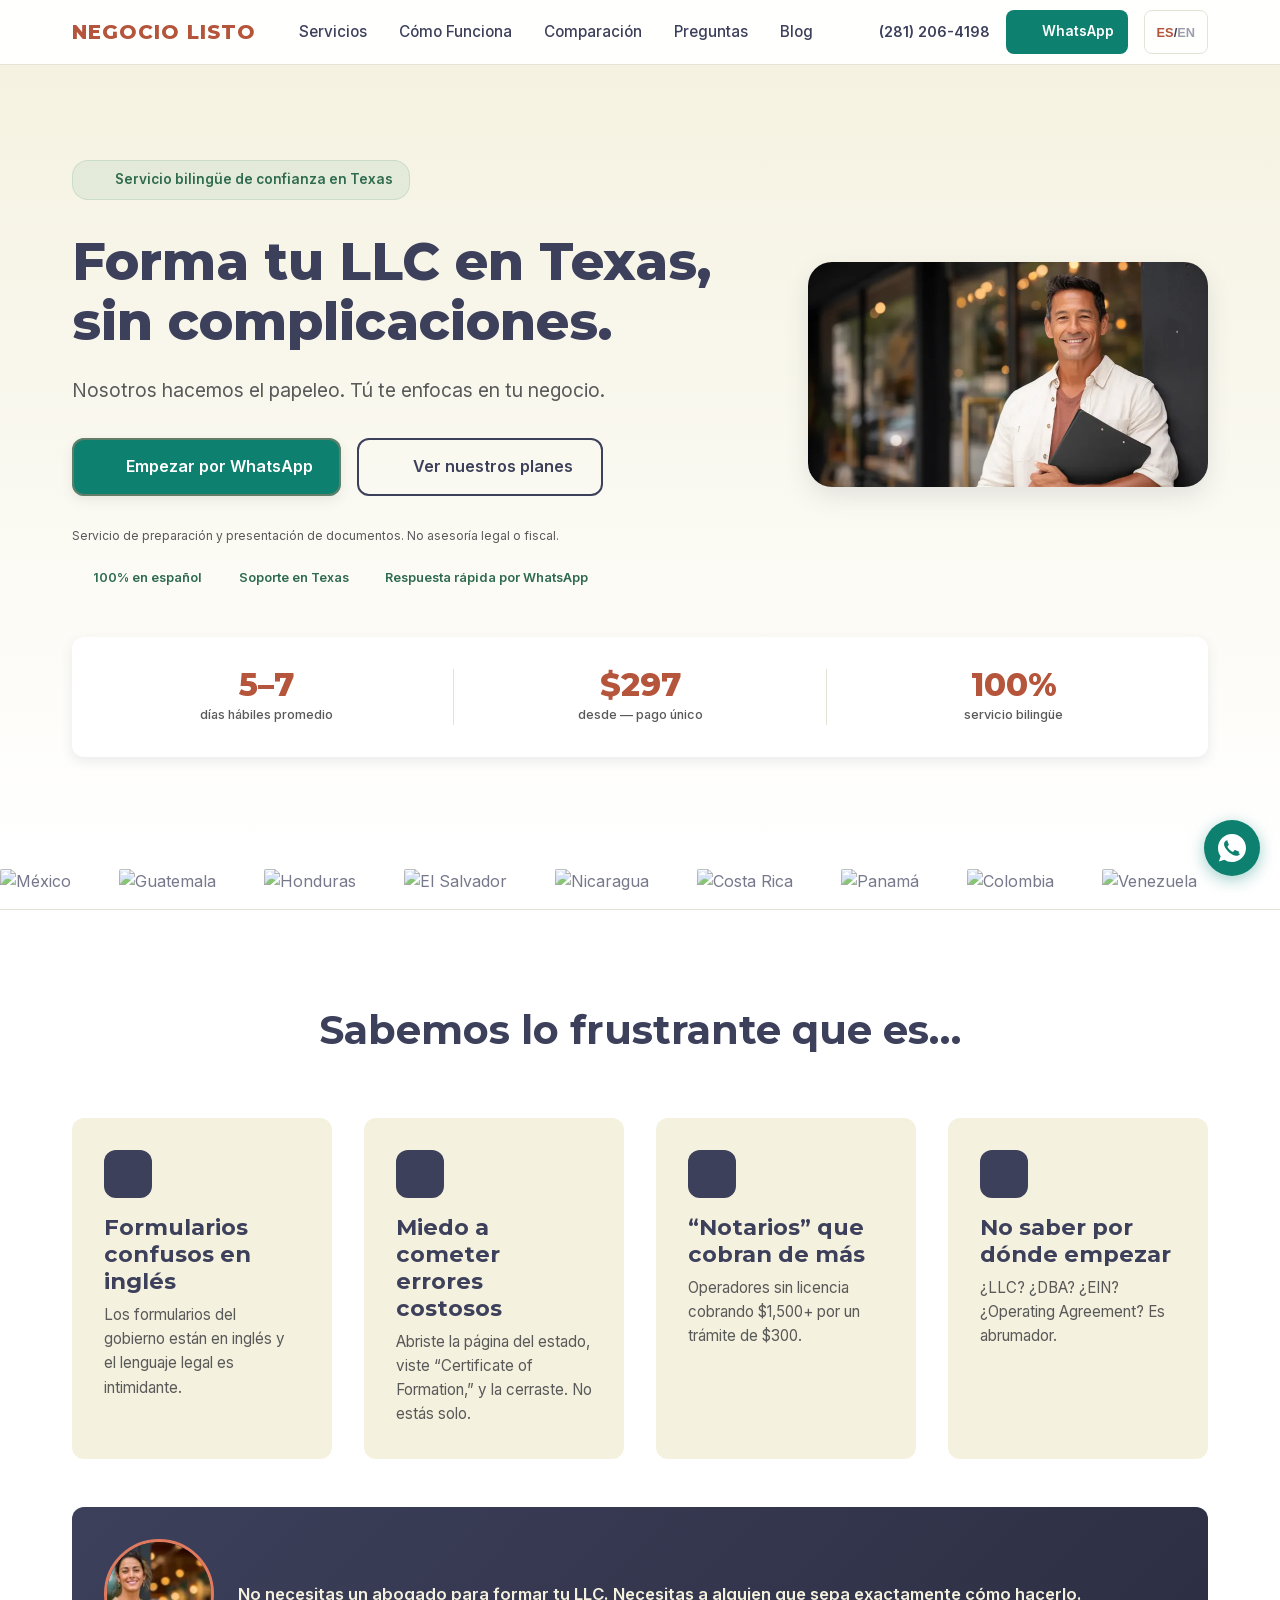
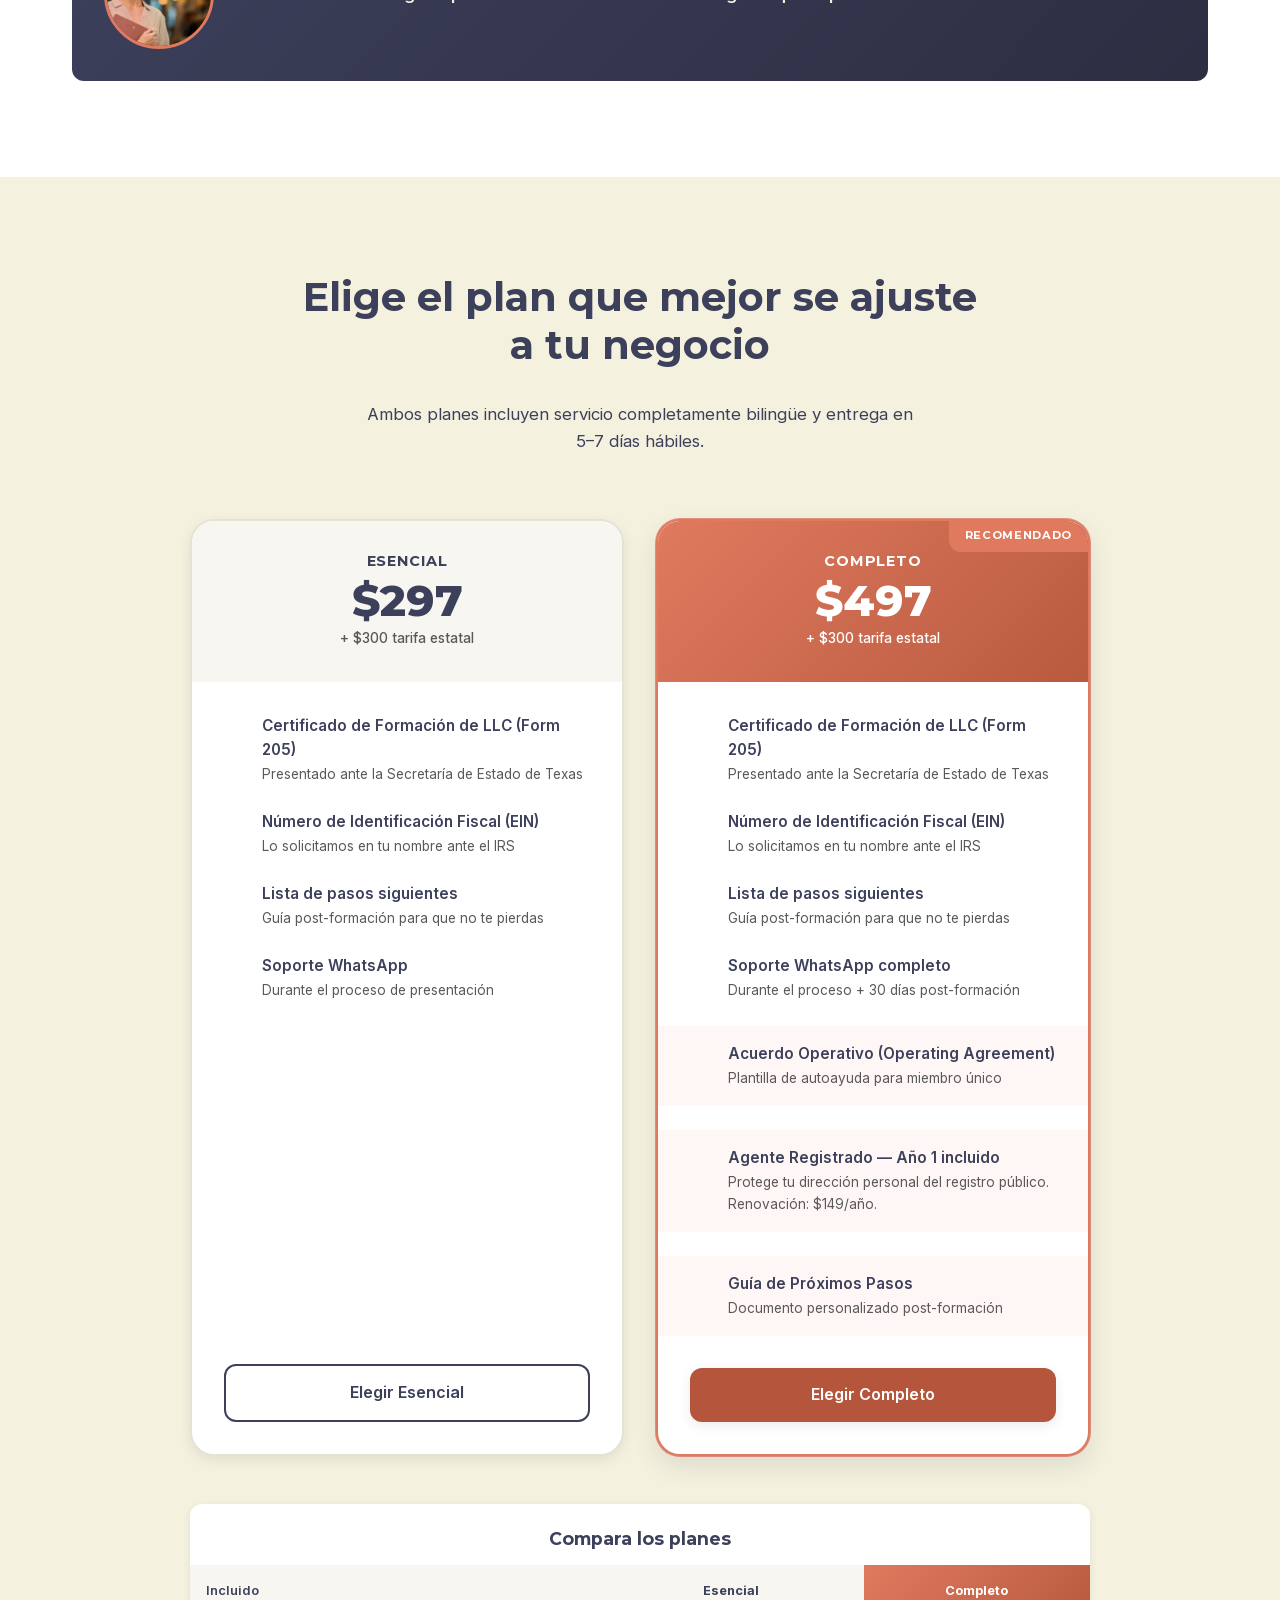
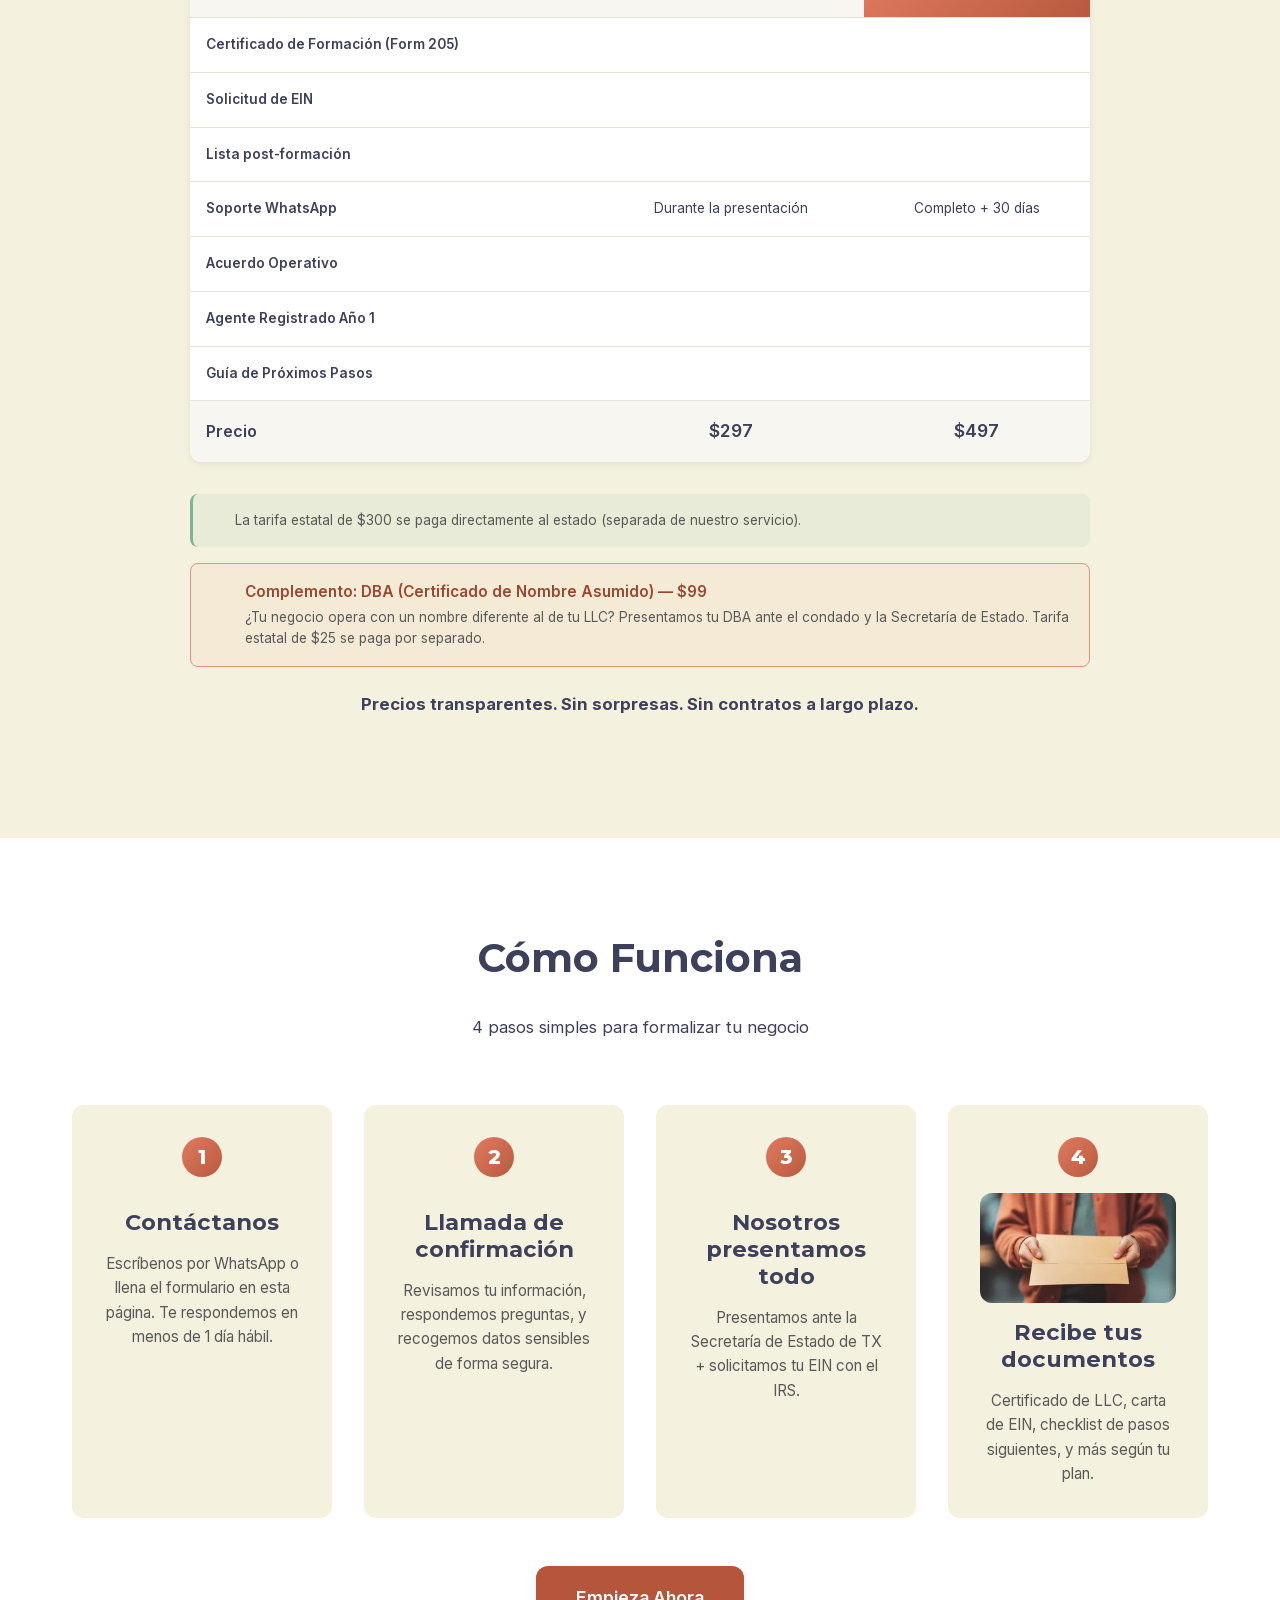
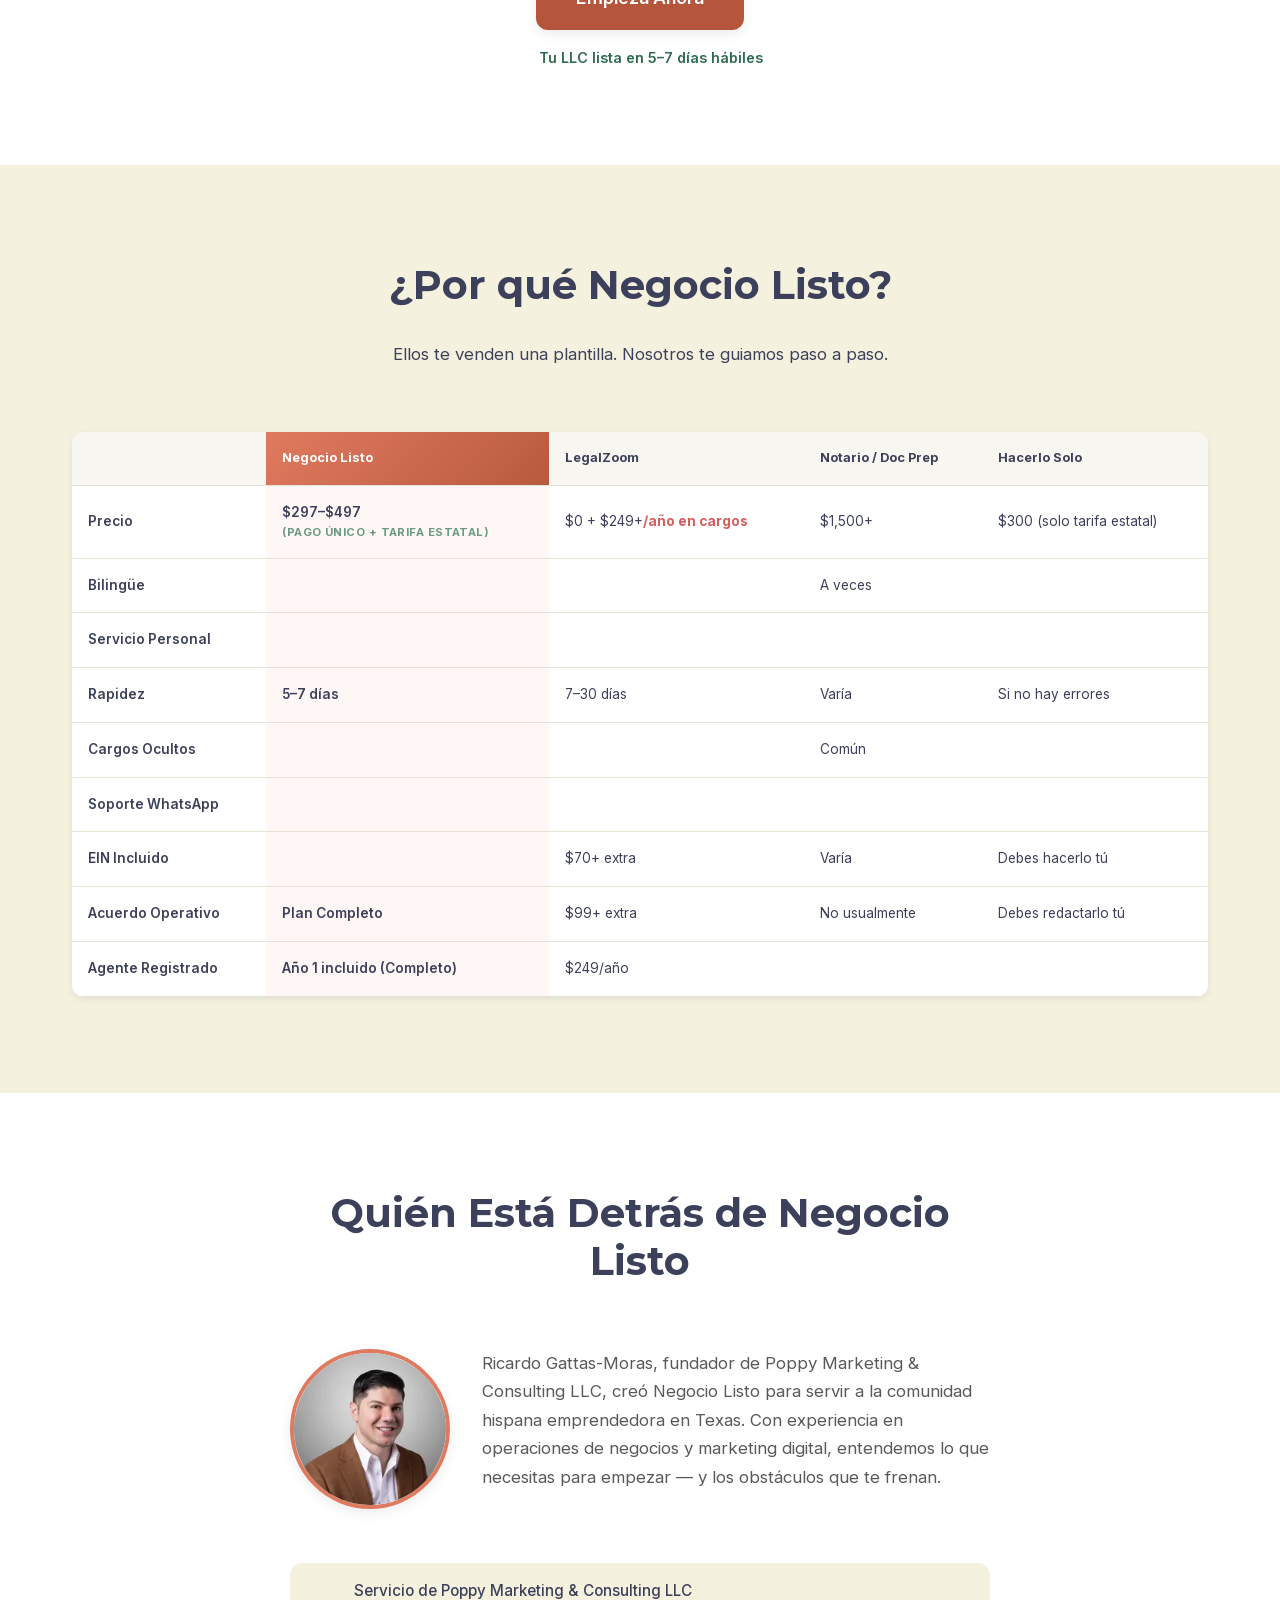
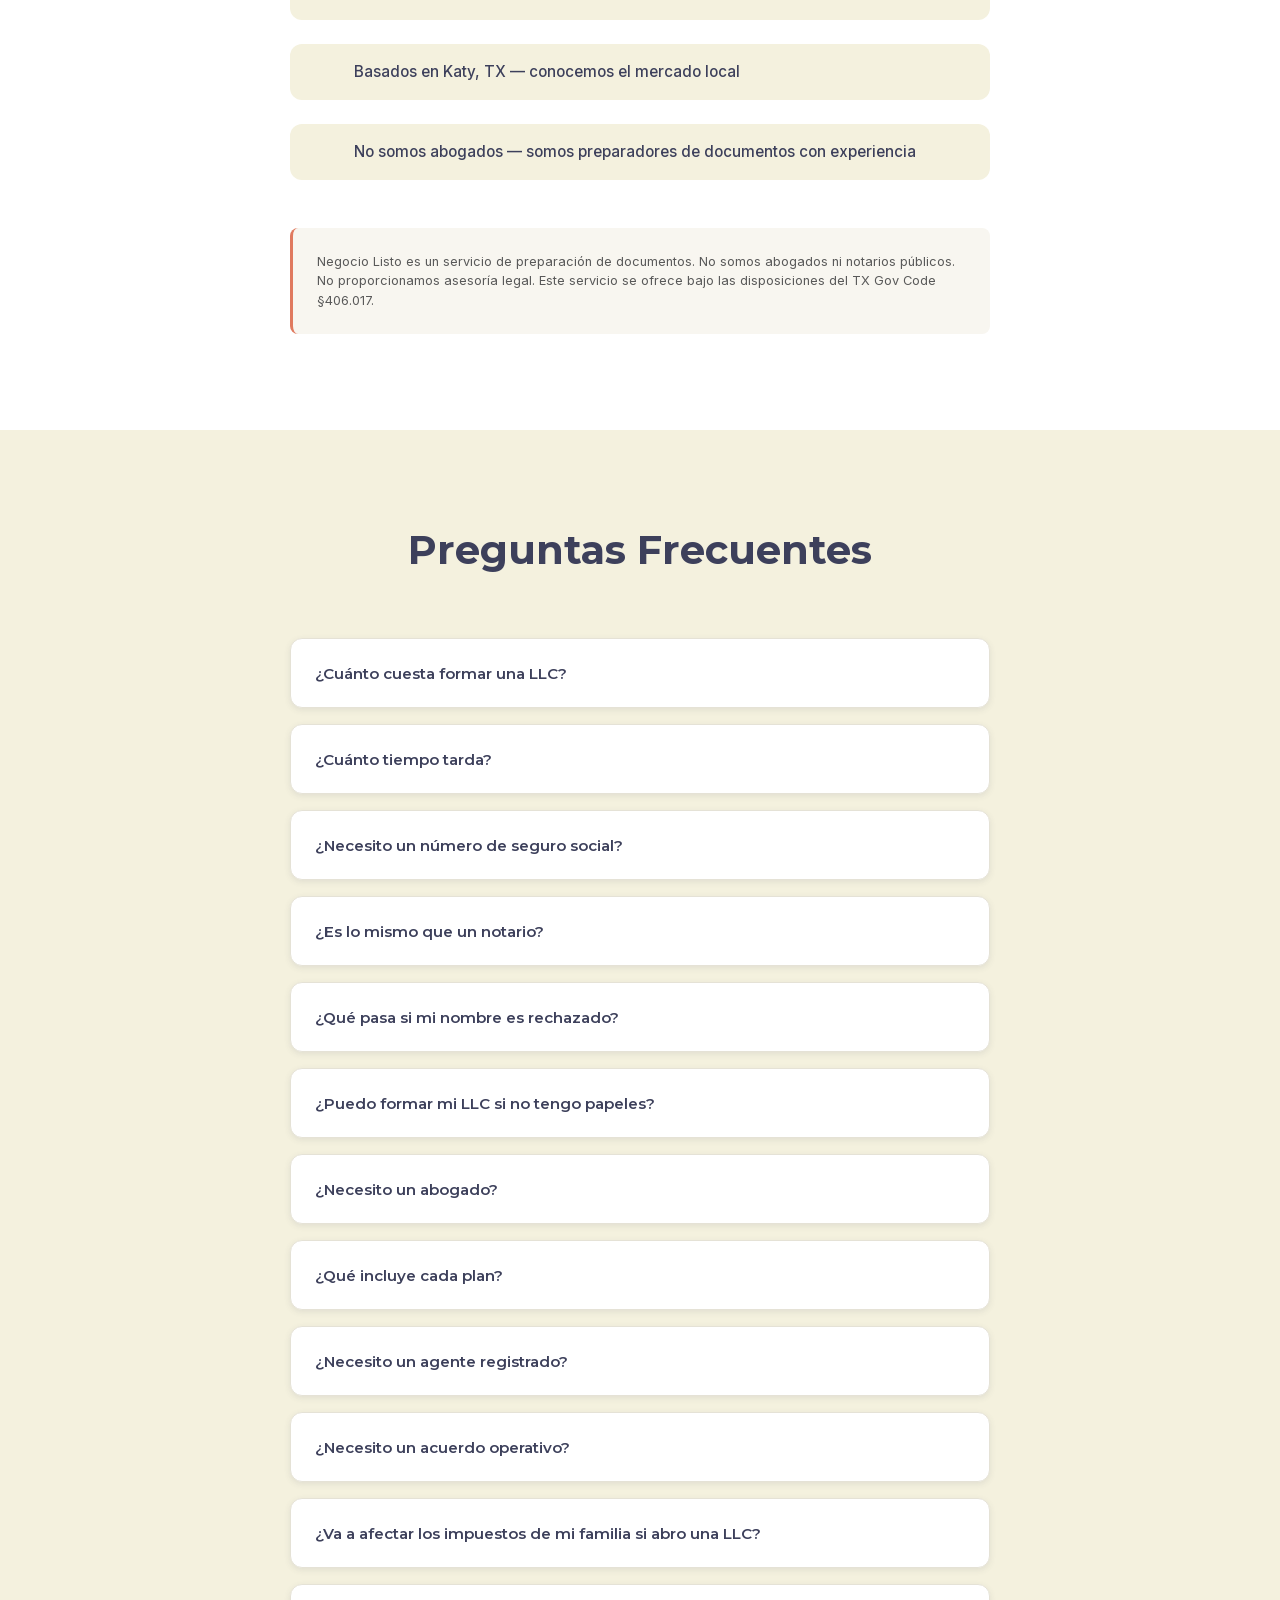
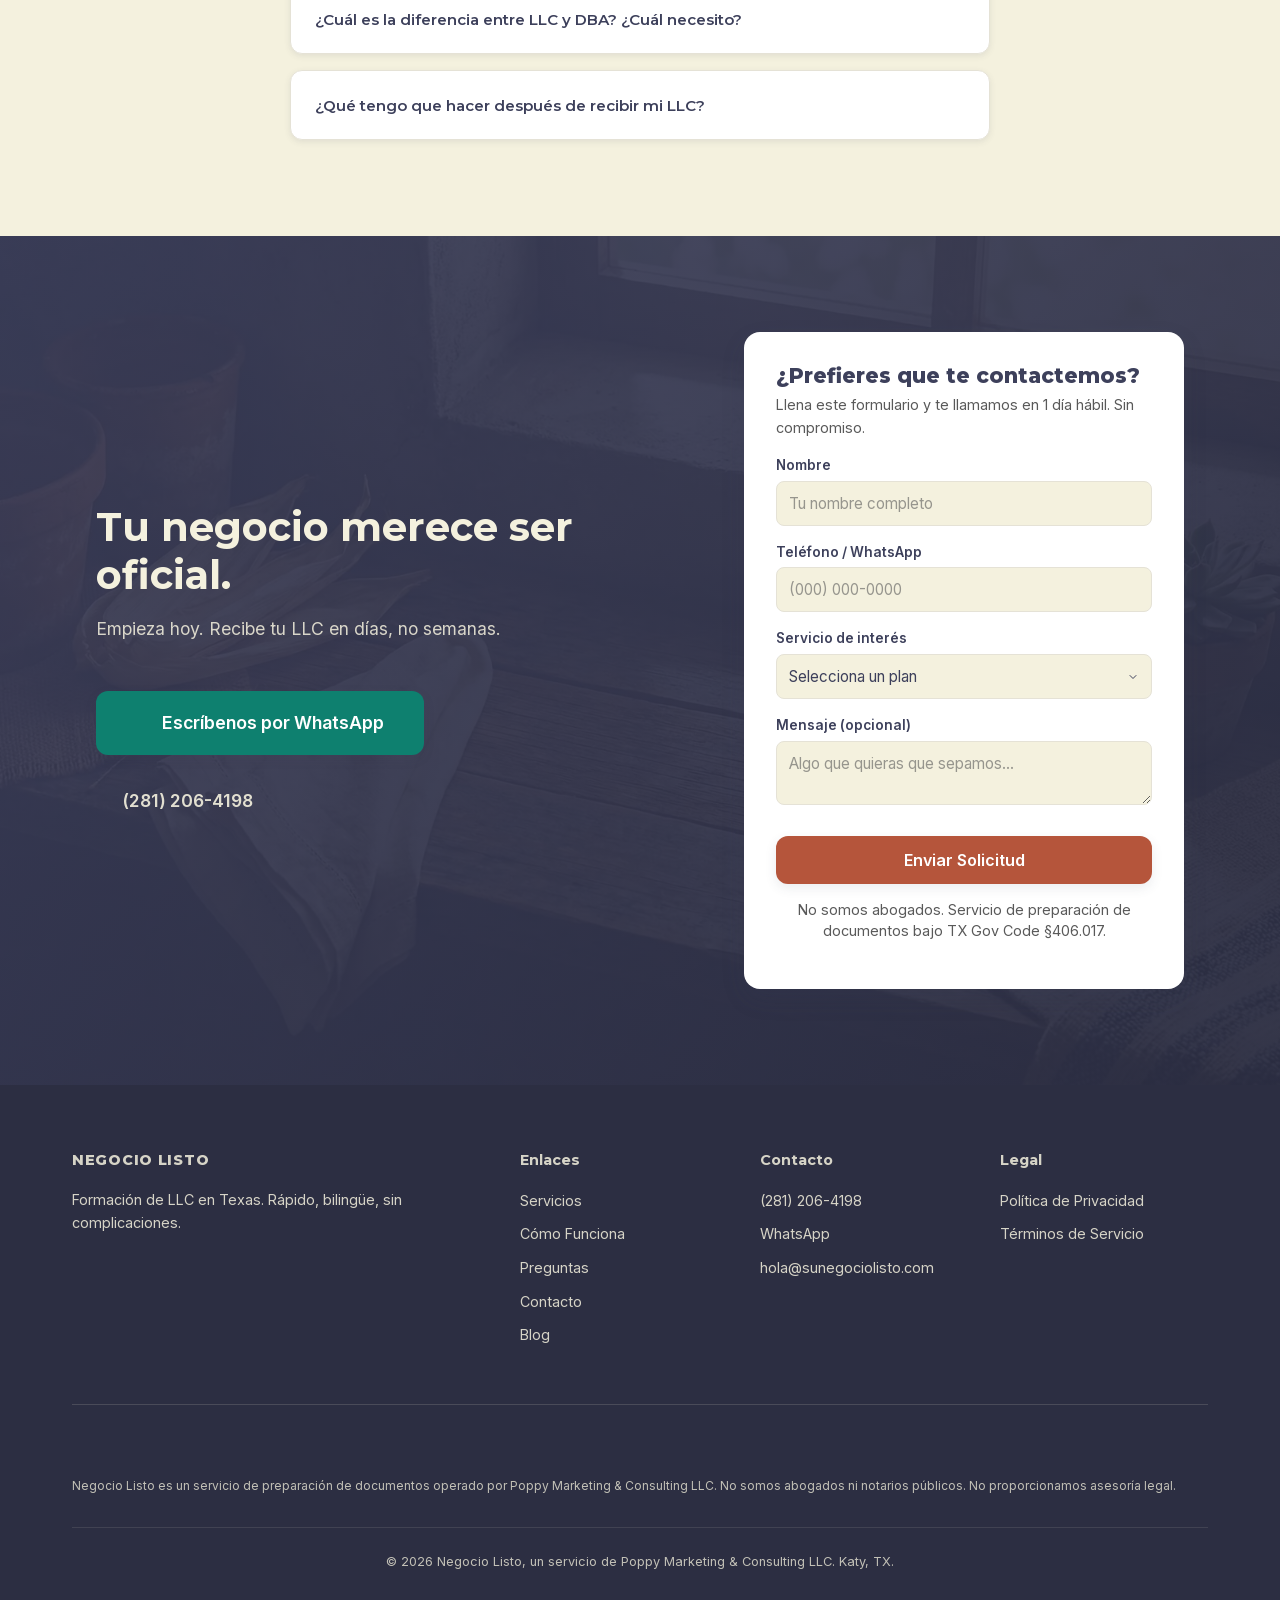
==== commit 7be754cd: "Add 3 high-impact FAQs + trust strip + problem card update Based on /thehook audience-pain analysis:" ====
--- a/index.html
+++ b/index.html
@@ -19,8 +19,12 @@
     n.push=n;n.loaded=!0;n.version='2.0';n.queue=[];t=b.createElement(e);t.async=!0;
     t.src=v;s=b.getElementsByTagName(e)[0];s.parentNode.insertBefore(t,s)}(window,
     document,'script','https://connect.facebook.net/en_US/fbevents.js');
+    fbq('set', 'autoConfig', 'false', '4319991371651967');
     fbq('init', '4319991371651967');
     fbq('track', 'PageView');
+    </script>
+    <script>
+    document.addEventListener('click',function(e){var a=e.target.closest('a');if(a&&(a.href.indexOf('wa.me')!==-1||a.href.indexOf('tel:')===0)){fbq('track','Lead')}});
     </script>
     <noscript><img height="1" width="1" style="display:none" alt="" src="https://www.facebook.com/tr?id=4319991371651967&ev=PageView&noscript=1"/></noscript>
 
@@ -323,6 +327,30 @@
                             "@type": "Answer",
                             "text": "Texas no lo exige por ley, pero es altamente recomendable. Un acuerdo operativo establece las reglas internas de tu LLC: c\u00f3mo se toman decisiones, c\u00f3mo se distribuyen ganancias, y qu\u00e9 pasa si quieres agregar un socio o cerrar el negocio. Sin uno, los bancos pueden rechazar tu solicitud de cuenta empresarial. El plan Completo incluye una plantilla de acuerdo operativo lista para usar."
                         }
+                    },
+                    {
+                        "@type": "Question",
+                        "name": "\u00bfVa a afectar los impuestos de mi familia si abro una LLC?",
+                        "acceptedAnswer": {
+                            "@type": "Answer",
+                            "text": "Una LLC de un miembro \u00fanico en Texas no cambia c\u00f3mo declaras tus impuestos federales \u2014 se reporta en tu declaraci\u00f3n personal, igual que antes. Y el impuesto estatal de Texas (franchise tax)? La mayor\u00eda de LLCs peque\u00f1as no deben nada: $0. Si tienes preguntas espec\u00edficas sobre tu situaci\u00f3n fiscal, te recomendamos consultar con un contador."
+                        }
+                    },
+                    {
+                        "@type": "Question",
+                        "name": "\u00bfCu\u00e1l es la diferencia entre LLC y DBA? \u00bfCu\u00e1l necesito?",
+                        "acceptedAnswer": {
+                            "@type": "Answer",
+                            "text": "Una LLC es una entidad legal \u2014 protege tus bienes personales y te da un EIN para abrir cuenta de banco y recibir pagos formales. Un DBA (nombre asumido) es solo un nombre comercial, no te da protecci\u00f3n legal. La mayor\u00eda de nuestros clientes necesitan la LLC primero. Si tu negocio opera con un nombre diferente al de tu LLC, entonces tambi\u00e9n necesitas el DBA."
+                        }
+                    },
+                    {
+                        "@type": "Question",
+                        "name": "\u00bfQu\u00e9 tengo que hacer despu\u00e9s de recibir mi LLC?",
+                        "acceptedAnswer": {
+                            "@type": "Answer",
+                            "text": "Cuatro cosas b\u00e1sicas: (1) Abrir una cuenta de banco empresarial con tu EIN y certificado. (2) Presentar el Reporte de Informaci\u00f3n P\u00fablica ante el Comptroller de Texas \u2014 es gratis, una vez al a\u00f1o. (3) El franchise tax \u2014 la mayor\u00eda de LLCs peque\u00f1as no deben nada. (4) Mantener tu agente registrado activo. Con el plan Completo, te damos una gu\u00eda personalizada con todos estos pasos explicados."
+                        }
                     }
                 ]
             }
@@ -416,7 +444,7 @@
                     <div class="hero-trust-strip">
                         <div class="trust-strip-item">
                             <i data-lucide="globe" class="icon-sm"></i>
-                            <span data-i18n="trust_strip_1">Servicio biling&uuml;e</span>
+                            <span data-i18n="trust_strip_1">100% en espa&ntilde;ol</span>
                         </div>
                         <div class="trust-strip-item">
                             <i data-lucide="map-pin" class="icon-sm"></i>
@@ -496,7 +524,7 @@
                         <i data-lucide="alert-triangle"></i>
                     </div>
                     <h3 data-i18n="problem_2_title">Miedo a cometer errores costosos</h3>
-                    <p data-i18n="problem_2_desc">Un campo incorrecto = rechazo + tarifas perdidas. No puedes darte ese lujo.</p>
+                    <p data-i18n="problem_2_desc">Abriste la p&aacute;gina del estado, viste &ldquo;Certificate of Formation,&rdquo; y la cerraste. No est&aacute;s solo.</p>
                 </div>
 
                 <div class="problem-card">
@@ -1018,6 +1046,36 @@
                     </button>
                     <div class="faq-answer" id="faq-a10" role="region">
                         <p data-i18n="faq_10_a">Texas no lo exige por ley, pero es altamente recomendable. Un acuerdo operativo establece las reglas internas de tu LLC: c&oacute;mo se toman decisiones, c&oacute;mo se distribuyen ganancias, y qu&eacute; pasa si quieres agregar un socio o cerrar el negocio. Sin uno, los bancos pueden rechazar tu solicitud de cuenta empresarial. El plan Completo incluye una plantilla de acuerdo operativo lista para usar.</p>
+                    </div>
+                </div>
+
+                <div class="faq-item">
+                    <button class="faq-question" aria-expanded="false" aria-controls="faq-a11">
+                        <span data-i18n="faq_11_q">&iquest;Va a afectar los impuestos de mi familia si abro una LLC?</span>
+                        <i data-lucide="chevron-down" class="faq-chevron"></i>
+                    </button>
+                    <div class="faq-answer" id="faq-a11" role="region">
+                        <p data-i18n="faq_11_a">Una LLC de un miembro &uacute;nico en Texas no cambia c&oacute;mo declaras tus impuestos federales &mdash; se reporta en tu declaraci&oacute;n personal, igual que antes. Y el impuesto estatal de Texas (franchise tax)? La mayor&iacute;a de LLCs peque&ntilde;as no deben nada: $0. Si tienes preguntas espec&iacute;ficas sobre tu situaci&oacute;n fiscal, te recomendamos consultar con un contador.</p>
+                    </div>
+                </div>
+
+                <div class="faq-item">
+                    <button class="faq-question" aria-expanded="false" aria-controls="faq-a12">
+                        <span data-i18n="faq_12_q">&iquest;Cu&aacute;l es la diferencia entre LLC y DBA? &iquest;Cu&aacute;l necesito?</span>
+                        <i data-lucide="chevron-down" class="faq-chevron"></i>
+                    </button>
+                    <div class="faq-answer" id="faq-a12" role="region">
+                        <p data-i18n="faq_12_a">Una LLC es una entidad legal &mdash; protege tus bienes personales y te da un EIN para abrir cuenta de banco y recibir pagos formales. Un DBA (nombre asumido) es solo un nombre comercial, no te da protecci&oacute;n legal. La mayor&iacute;a de nuestros clientes necesitan la LLC primero. Si tu negocio opera con un nombre diferente al de tu LLC, entonces tambi&eacute;n necesitas el DBA. Ejemplo: tu LLC es &ldquo;Maria Garcia LLC&rdquo; pero vendes como &ldquo;Delicias de Maria&rdquo; &mdash; ah&iacute; necesitas ambos.</p>
+                    </div>
+                </div>
+
+                <div class="faq-item">
+                    <button class="faq-question" aria-expanded="false" aria-controls="faq-a13">
+                        <span data-i18n="faq_13_q">&iquest;Qu&eacute; tengo que hacer despu&eacute;s de recibir mi LLC?</span>
+                        <i data-lucide="chevron-down" class="faq-chevron"></i>
+                    </button>
+                    <div class="faq-answer" id="faq-a13" role="region">
+                        <p data-i18n="faq_13_a">Cuatro cosas b&aacute;sicas: (1) Abrir una cuenta de banco empresarial con tu EIN y certificado. (2) Presentar el Reporte de Informaci&oacute;n P&uacute;blica ante el Comptroller de Texas &mdash; es gratis, una vez al a&ntilde;o. (3) El franchise tax &mdash; la mayor&iacute;a de LLCs peque&ntilde;as no deben nada. (4) Mantener tu agente registrado activo. Con el plan Completo, te damos una gu&iacute;a personalizada con todos estos pasos explicados.</p>
                     </div>
                 </div>
             </div>
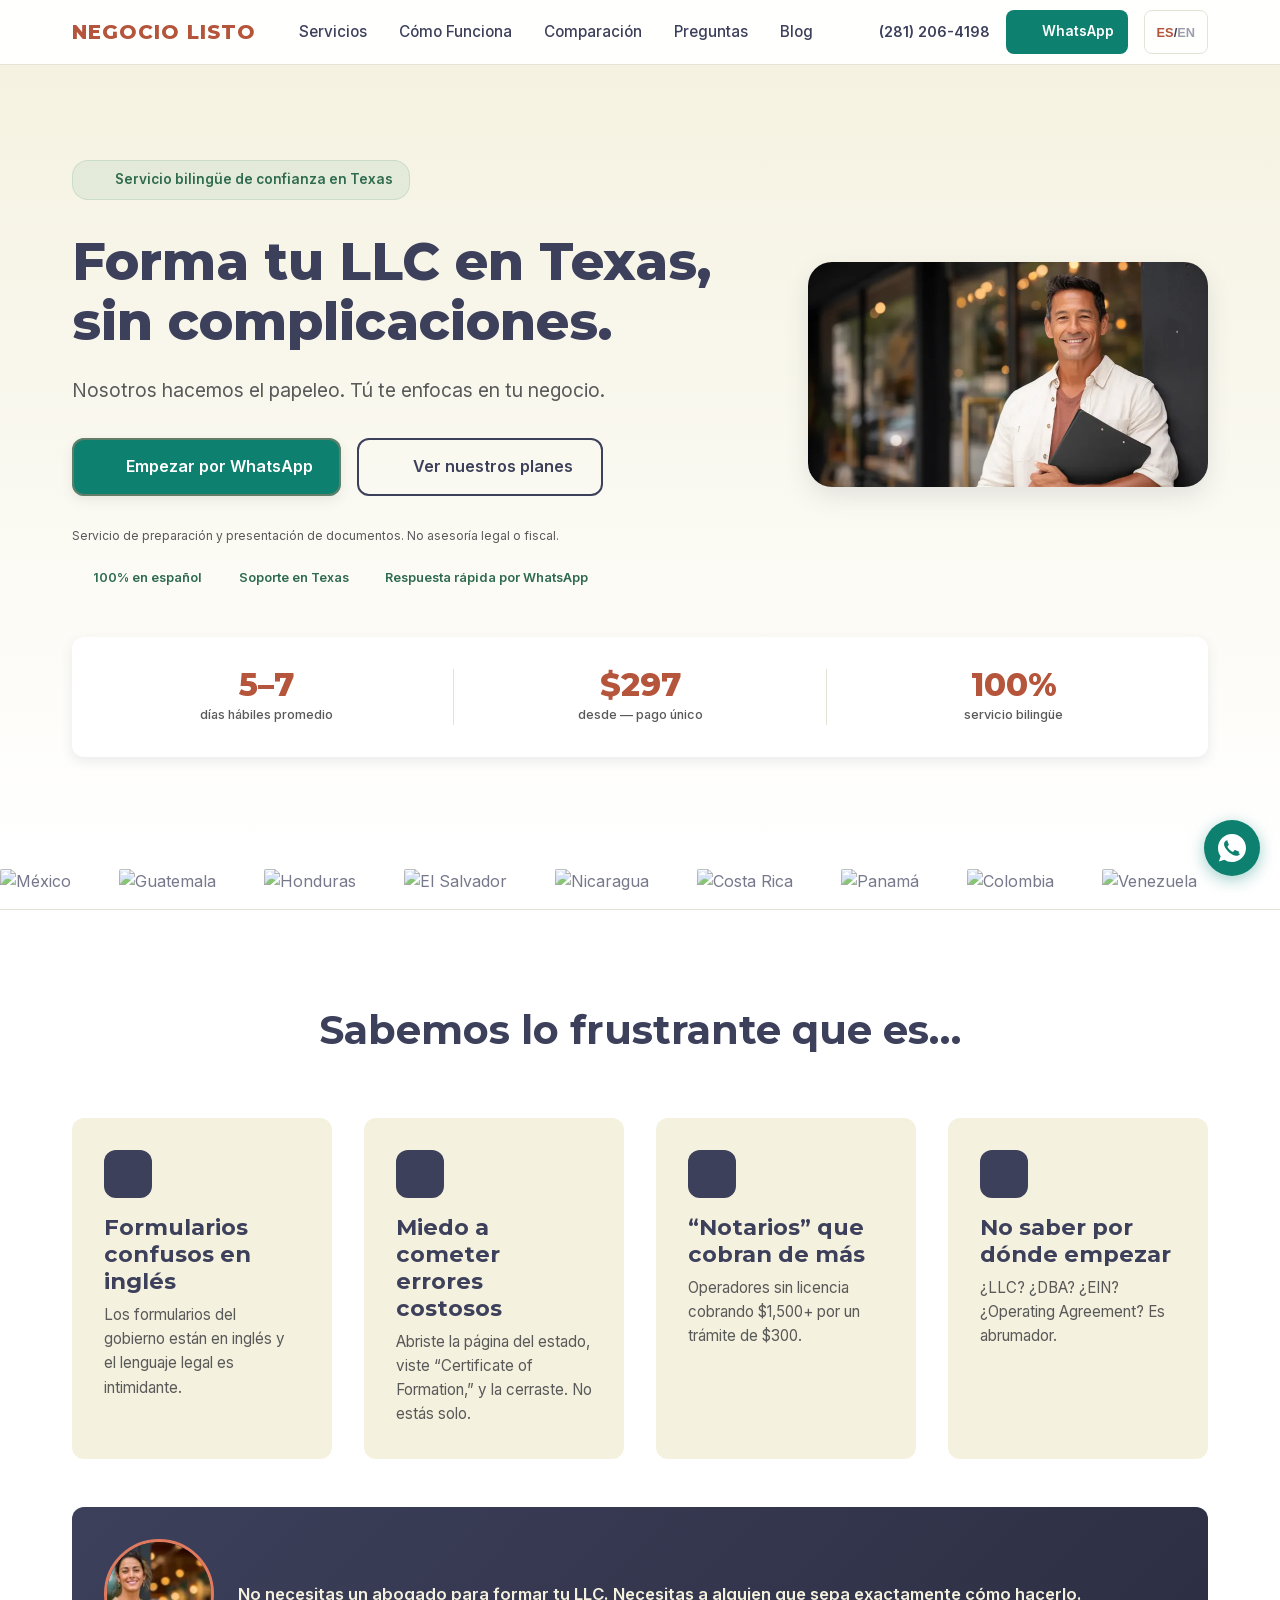
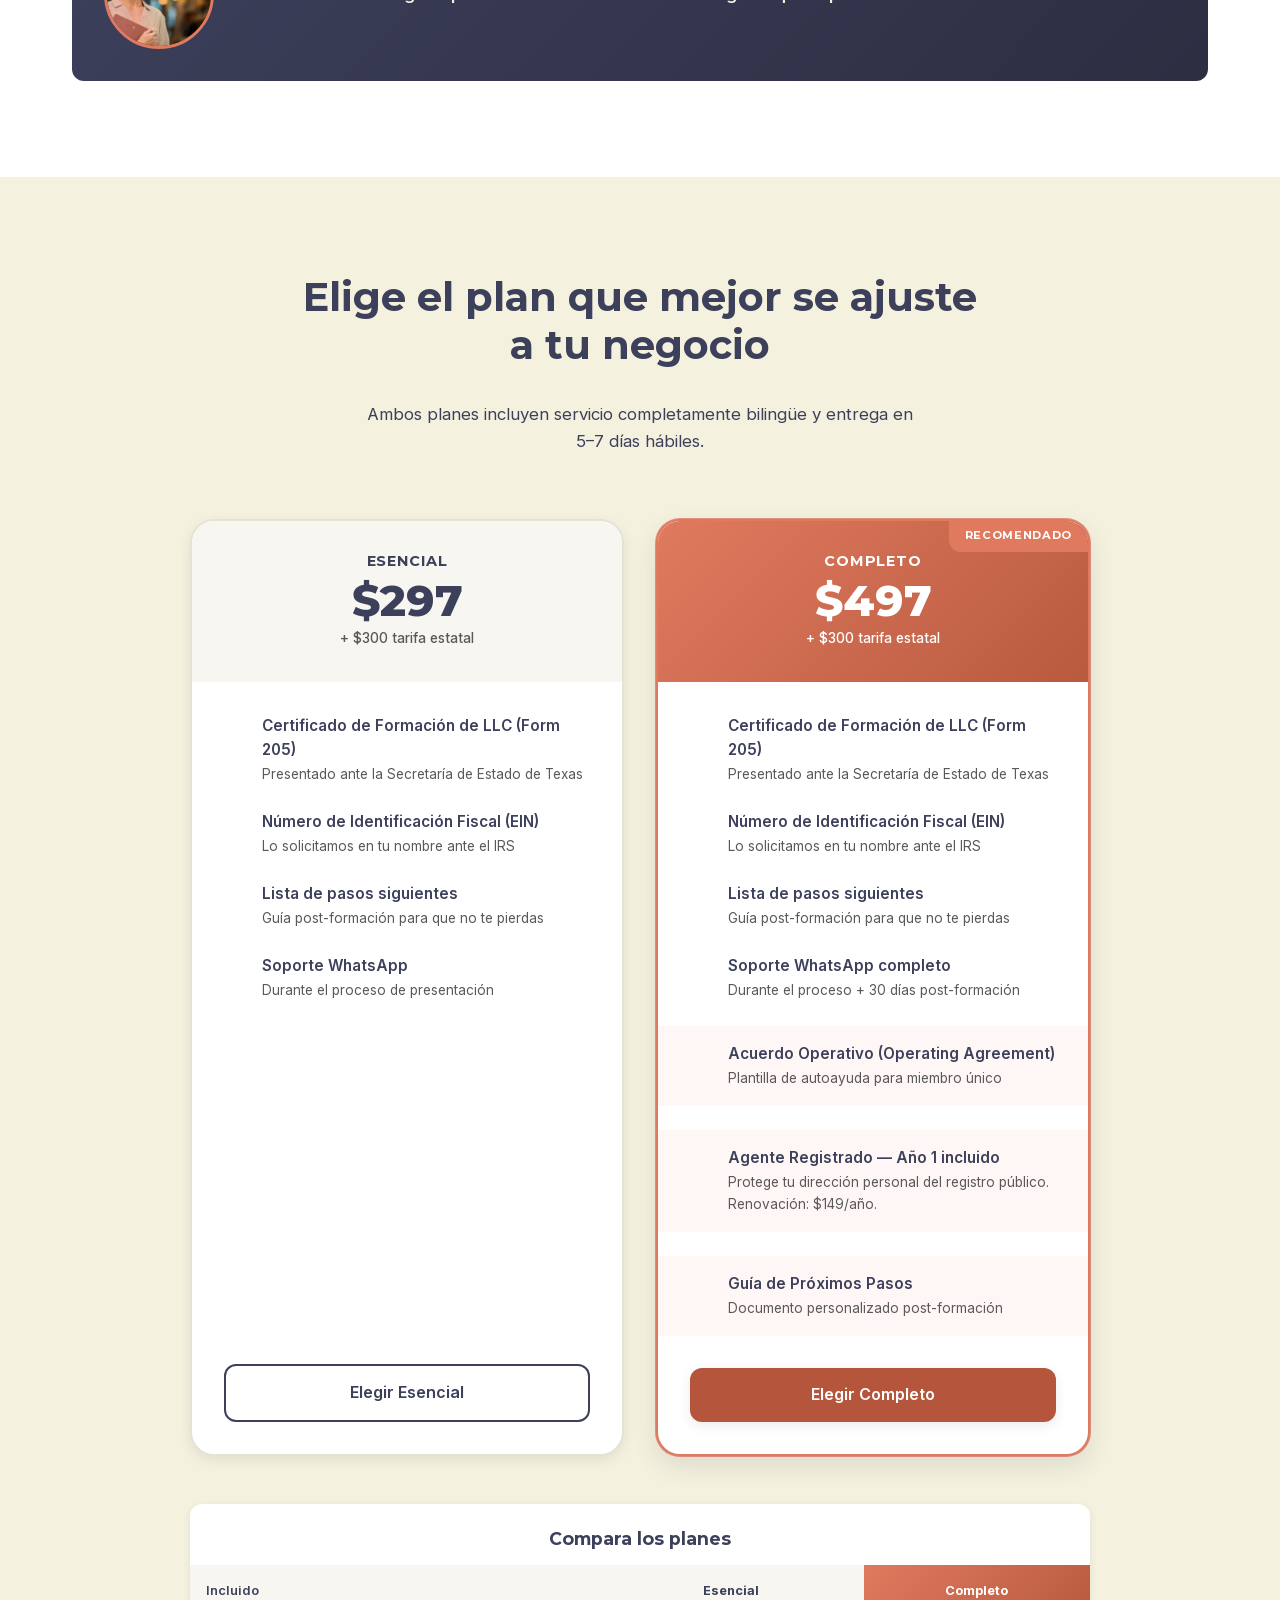
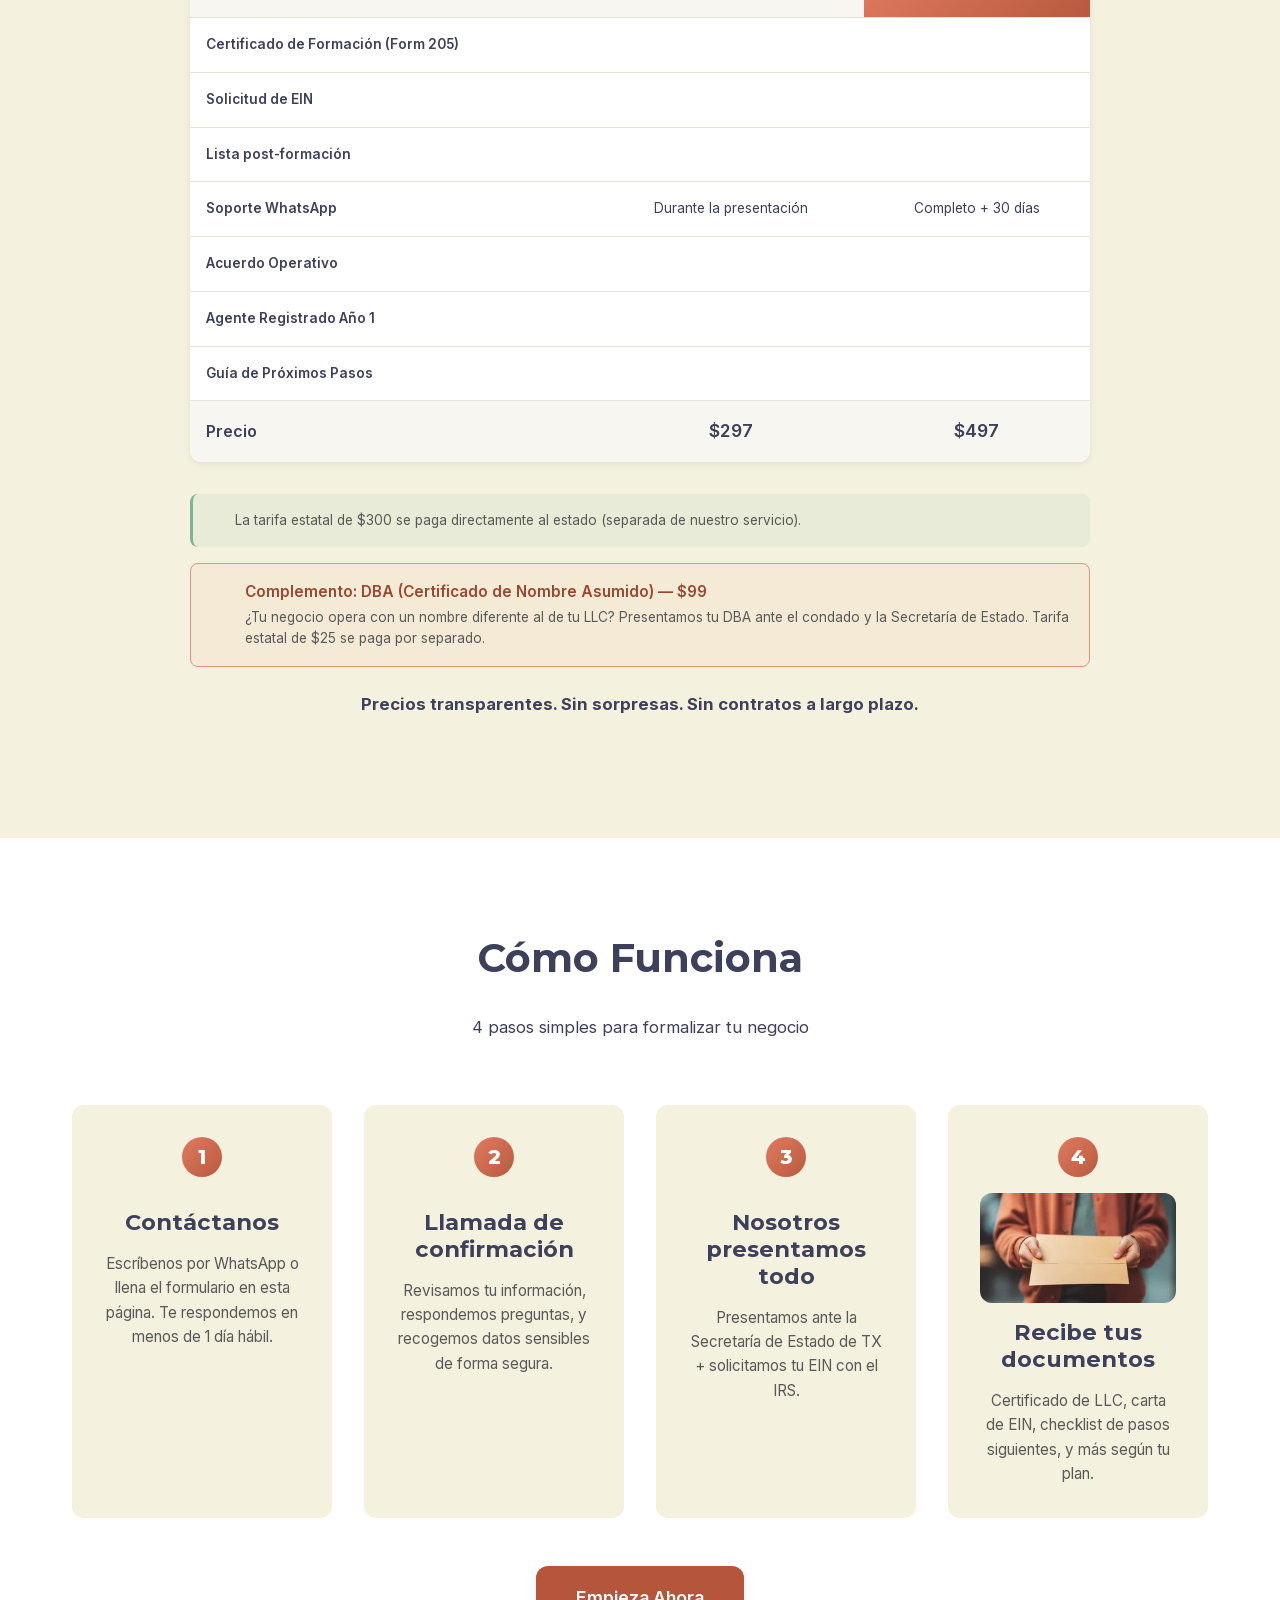
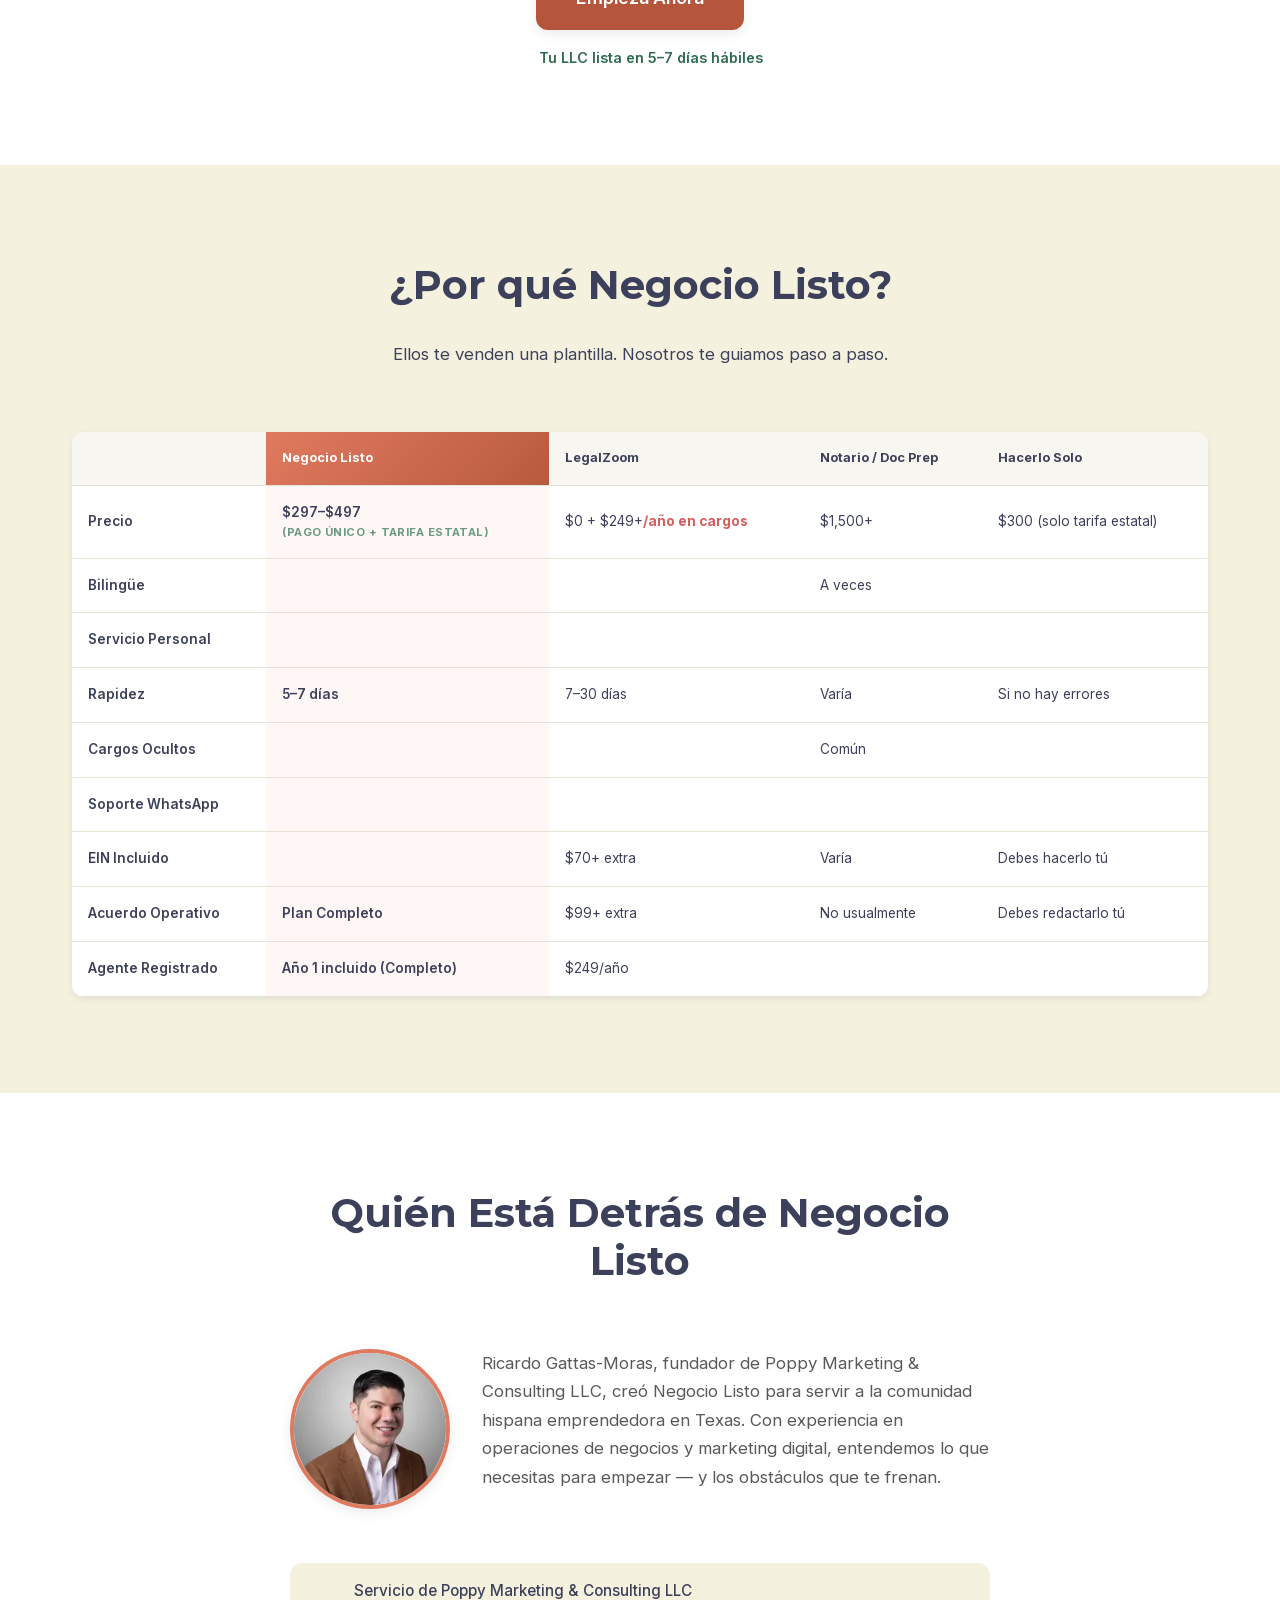
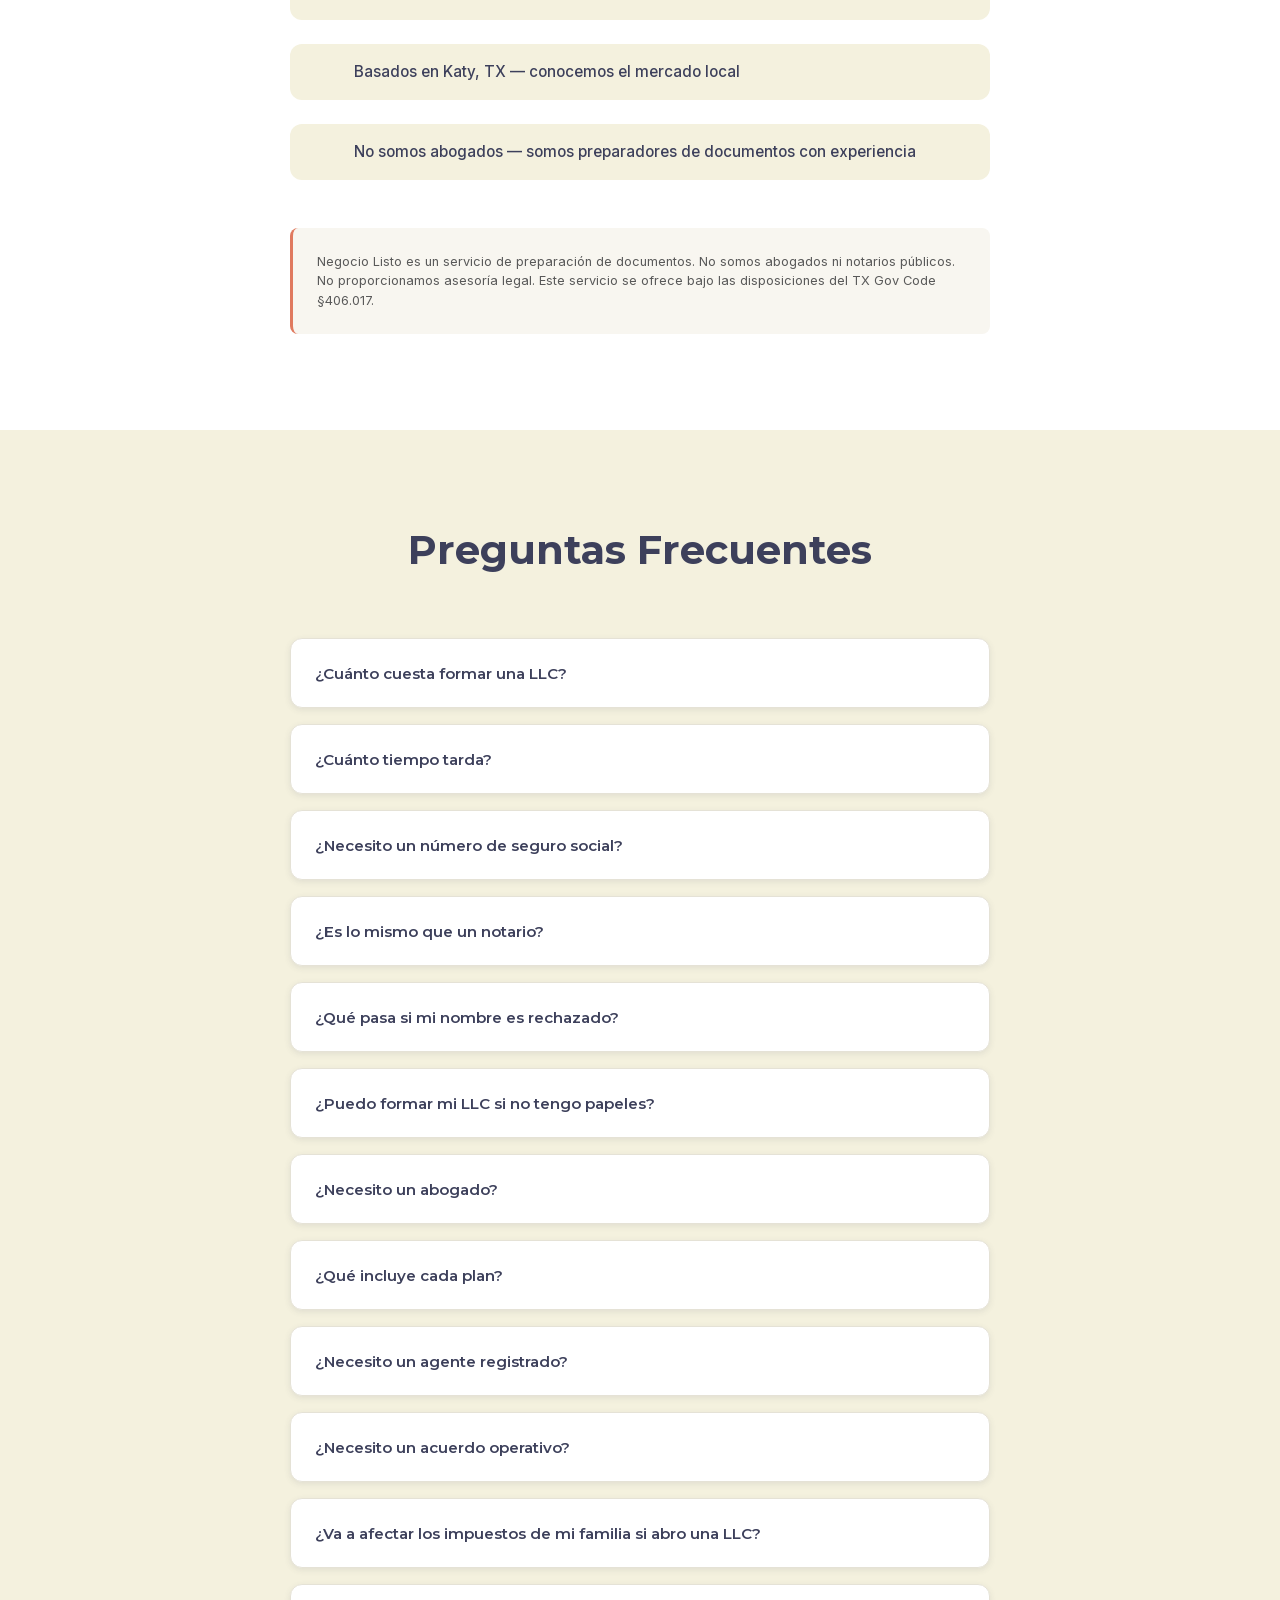
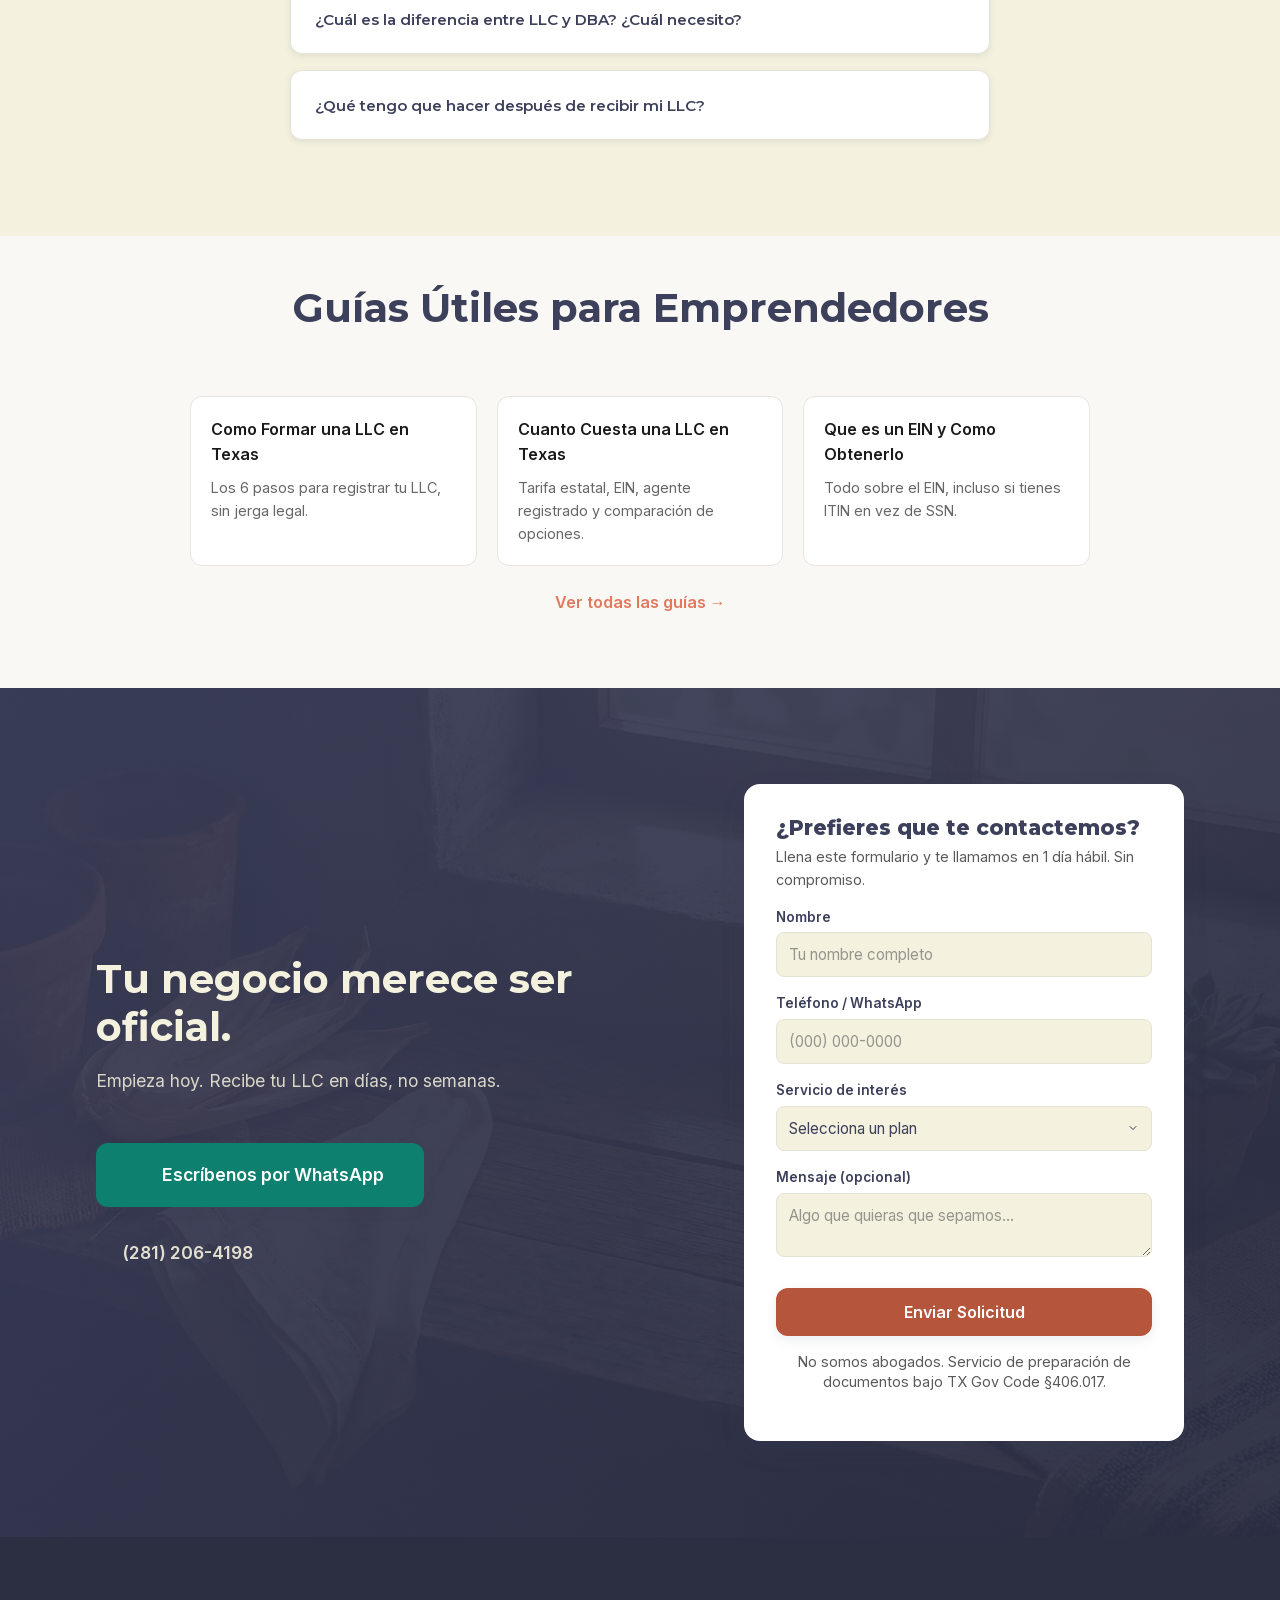
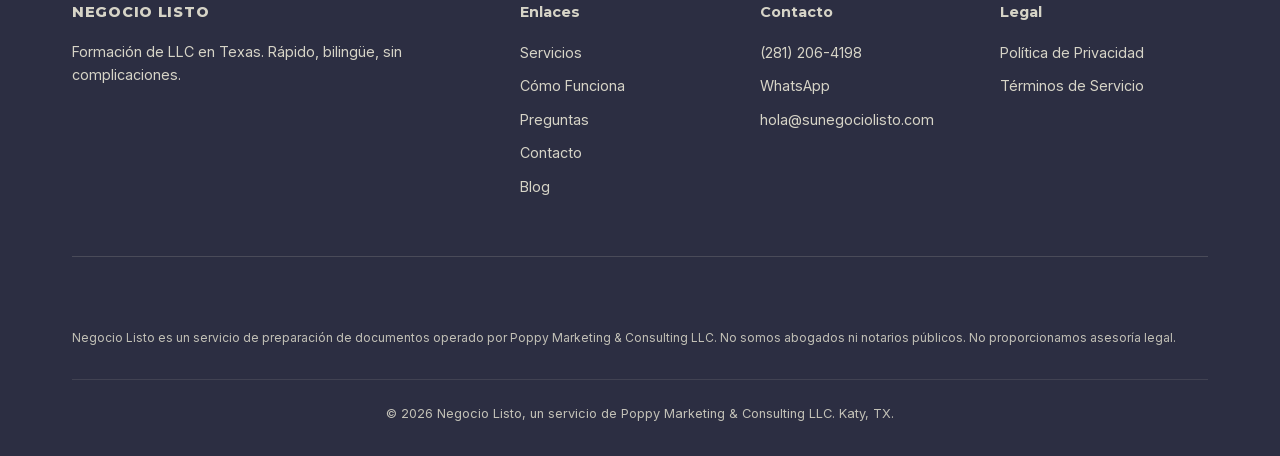
==== commit e5539cd2: "SEO fixes: shorten blog title tags, add blog links to homepage - Shorten 3 blog title tags to under " ====
--- a/index.html
+++ b/index.html
@@ -1082,6 +1082,30 @@
         </div>
     </section>
 
+    <!-- ========== BLOG LINKS ========== -->
+    <section style="background: var(--surface-secondary, #faf8f5); padding: var(--spacing-xl, 3rem) 0;">
+        <div class="container">
+            <div class="section-header">
+                <h2 data-i18n="blog_section_headline">Gu&iacute;as &Uacute;tiles para Emprendedores</h2>
+            </div>
+            <div style="display: grid; grid-template-columns: repeat(auto-fit, minmax(280px, 1fr)); gap: 1.25rem; max-width: 900px; margin: 0 auto;">
+                <a href="/blog/como-formar-llc-en-texas" style="display: block; padding: 1.25rem; border-radius: 12px; background: #fff; text-decoration: none; color: inherit; border: 1px solid #e8e4df; transition: box-shadow 0.2s;">
+                    <strong style="color: var(--text-primary, #1a1a1a);">Como Formar una LLC en Texas</strong>
+                    <p style="margin: 0.5rem 0 0; font-size: 0.9rem; color: #666;">Los 6 pasos para registrar tu LLC, sin jerga legal.</p>
+                </a>
+                <a href="/blog/cuanto-cuesta-llc-en-texas" style="display: block; padding: 1.25rem; border-radius: 12px; background: #fff; text-decoration: none; color: inherit; border: 1px solid #e8e4df; transition: box-shadow 0.2s;">
+                    <strong style="color: var(--text-primary, #1a1a1a);">Cuanto Cuesta una LLC en Texas</strong>
+                    <p style="margin: 0.5rem 0 0; font-size: 0.9rem; color: #666;">Tarifa estatal, EIN, agente registrado y comparaci&oacute;n de opciones.</p>
+                </a>
+                <a href="/blog/que-es-ein-como-obtenerlo-itin" style="display: block; padding: 1.25rem; border-radius: 12px; background: #fff; text-decoration: none; color: inherit; border: 1px solid #e8e4df; transition: box-shadow 0.2s;">
+                    <strong style="color: var(--text-primary, #1a1a1a);">Que es un EIN y Como Obtenerlo</strong>
+                    <p style="margin: 0.5rem 0 0; font-size: 0.9rem; color: #666;">Todo sobre el EIN, incluso si tienes ITIN en vez de SSN.</p>
+                </a>
+            </div>
+            <p style="text-align: center; margin-top: 1.5rem;"><a href="/blog/" style="color: var(--primary, #E07A5F); font-weight: 600; text-decoration: none;">Ver todas las gu&iacute;as &rarr;</a></p>
+        </div>
+    </section>
+
     <!-- ========== FINAL CTA SECTION ========== -->
     <section class="final-cta" id="contacto">
         <div class="container">
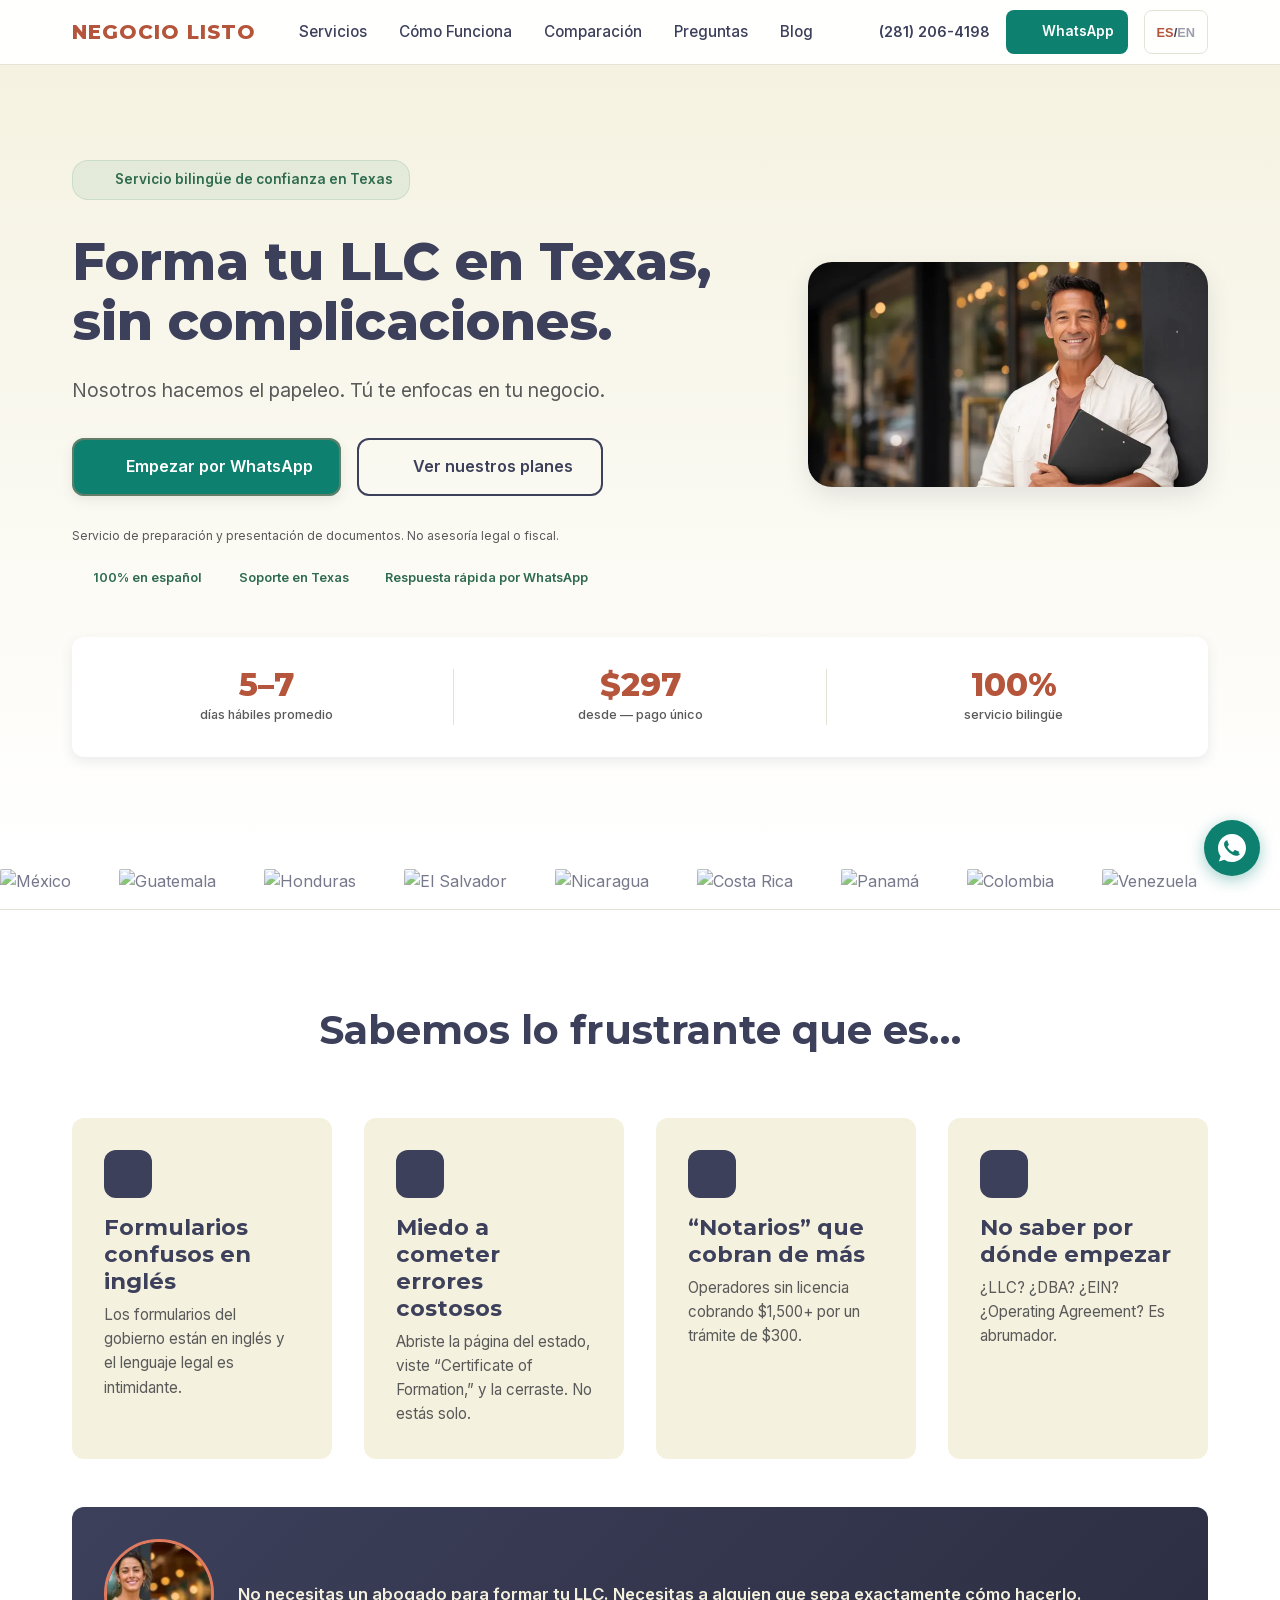
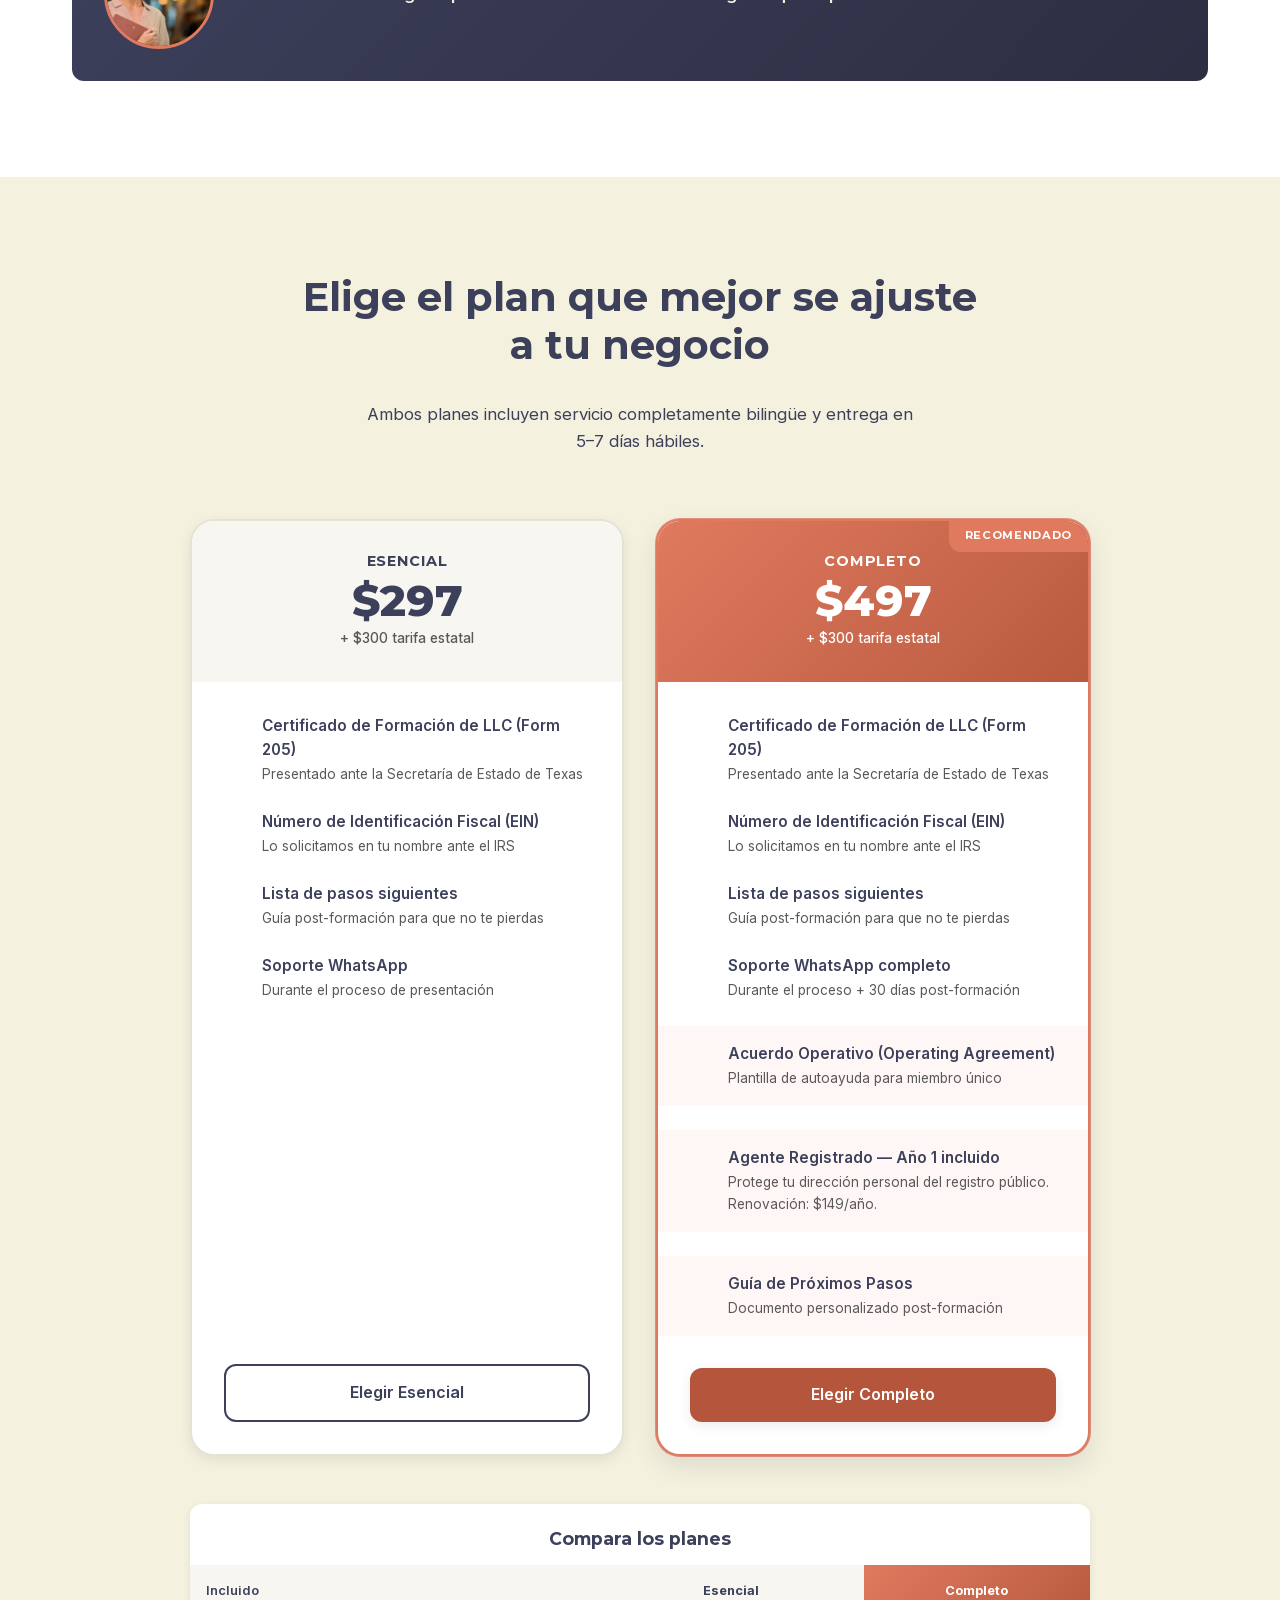
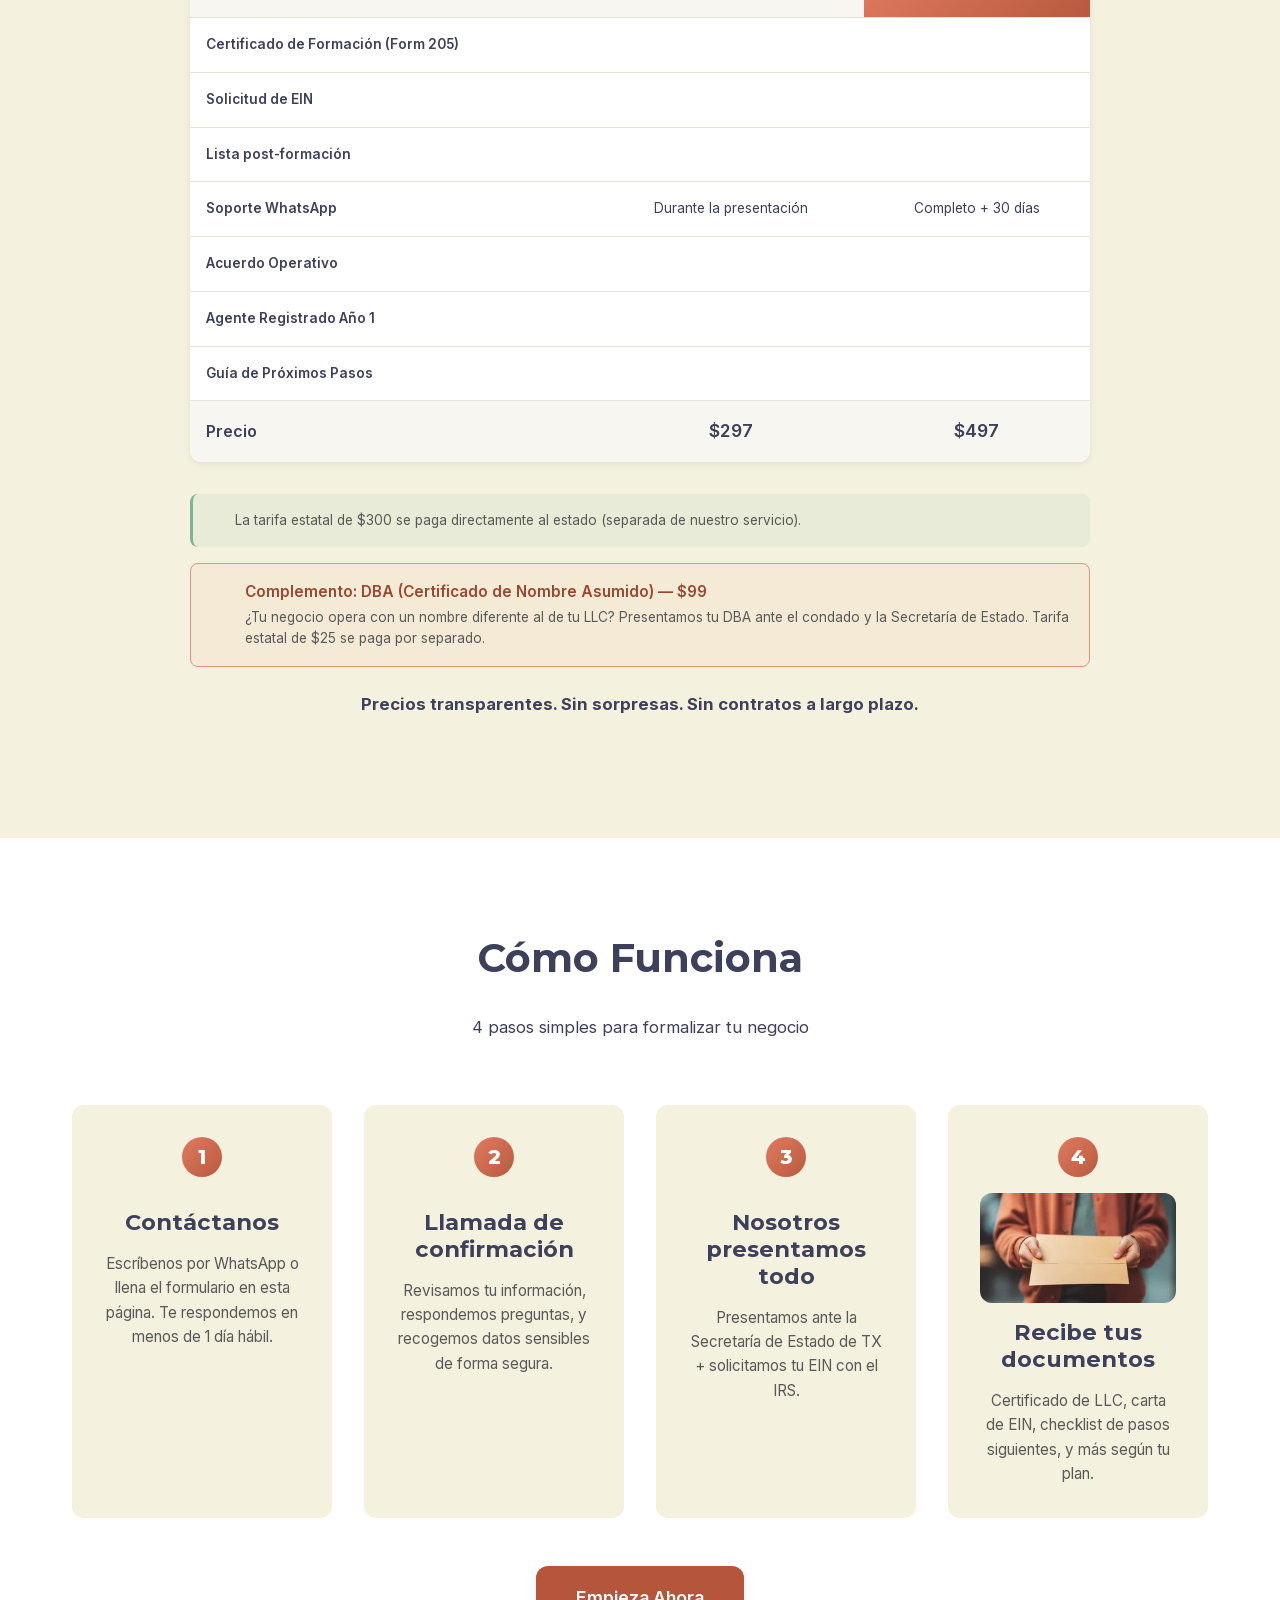
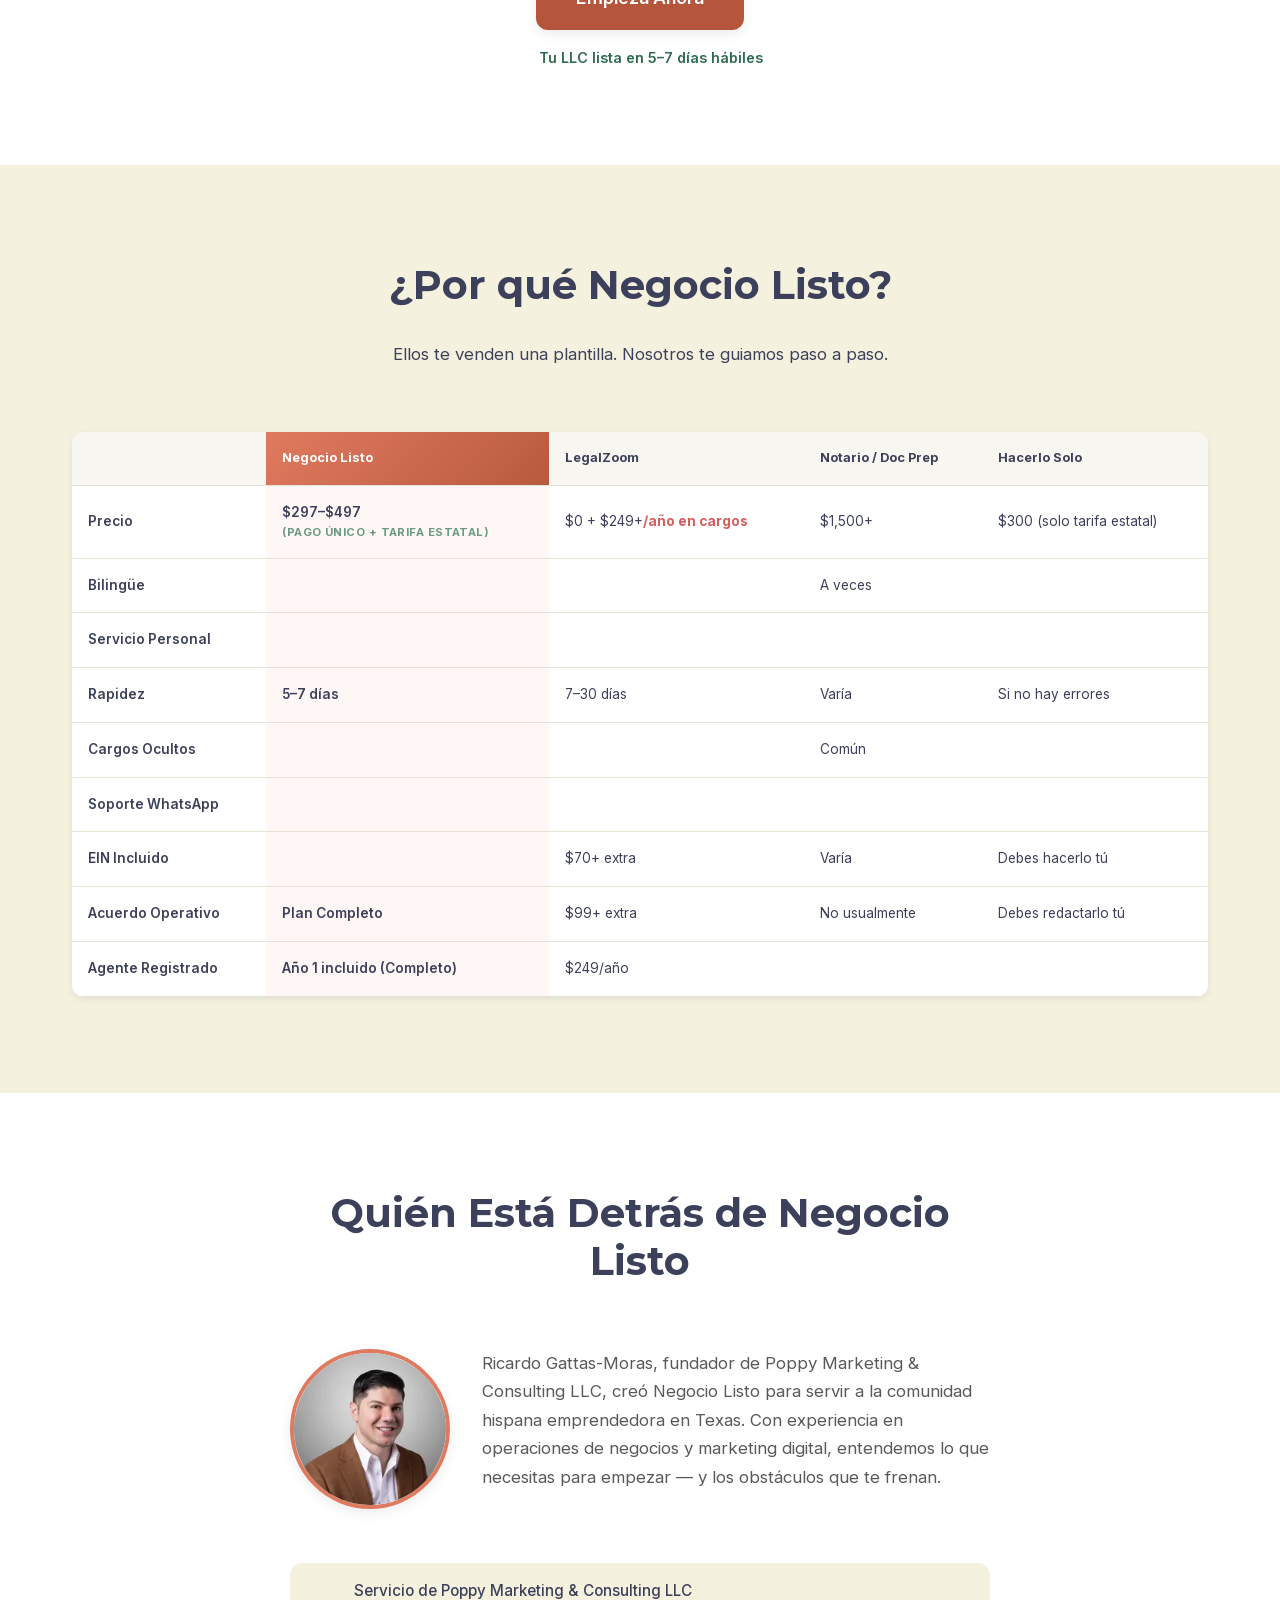
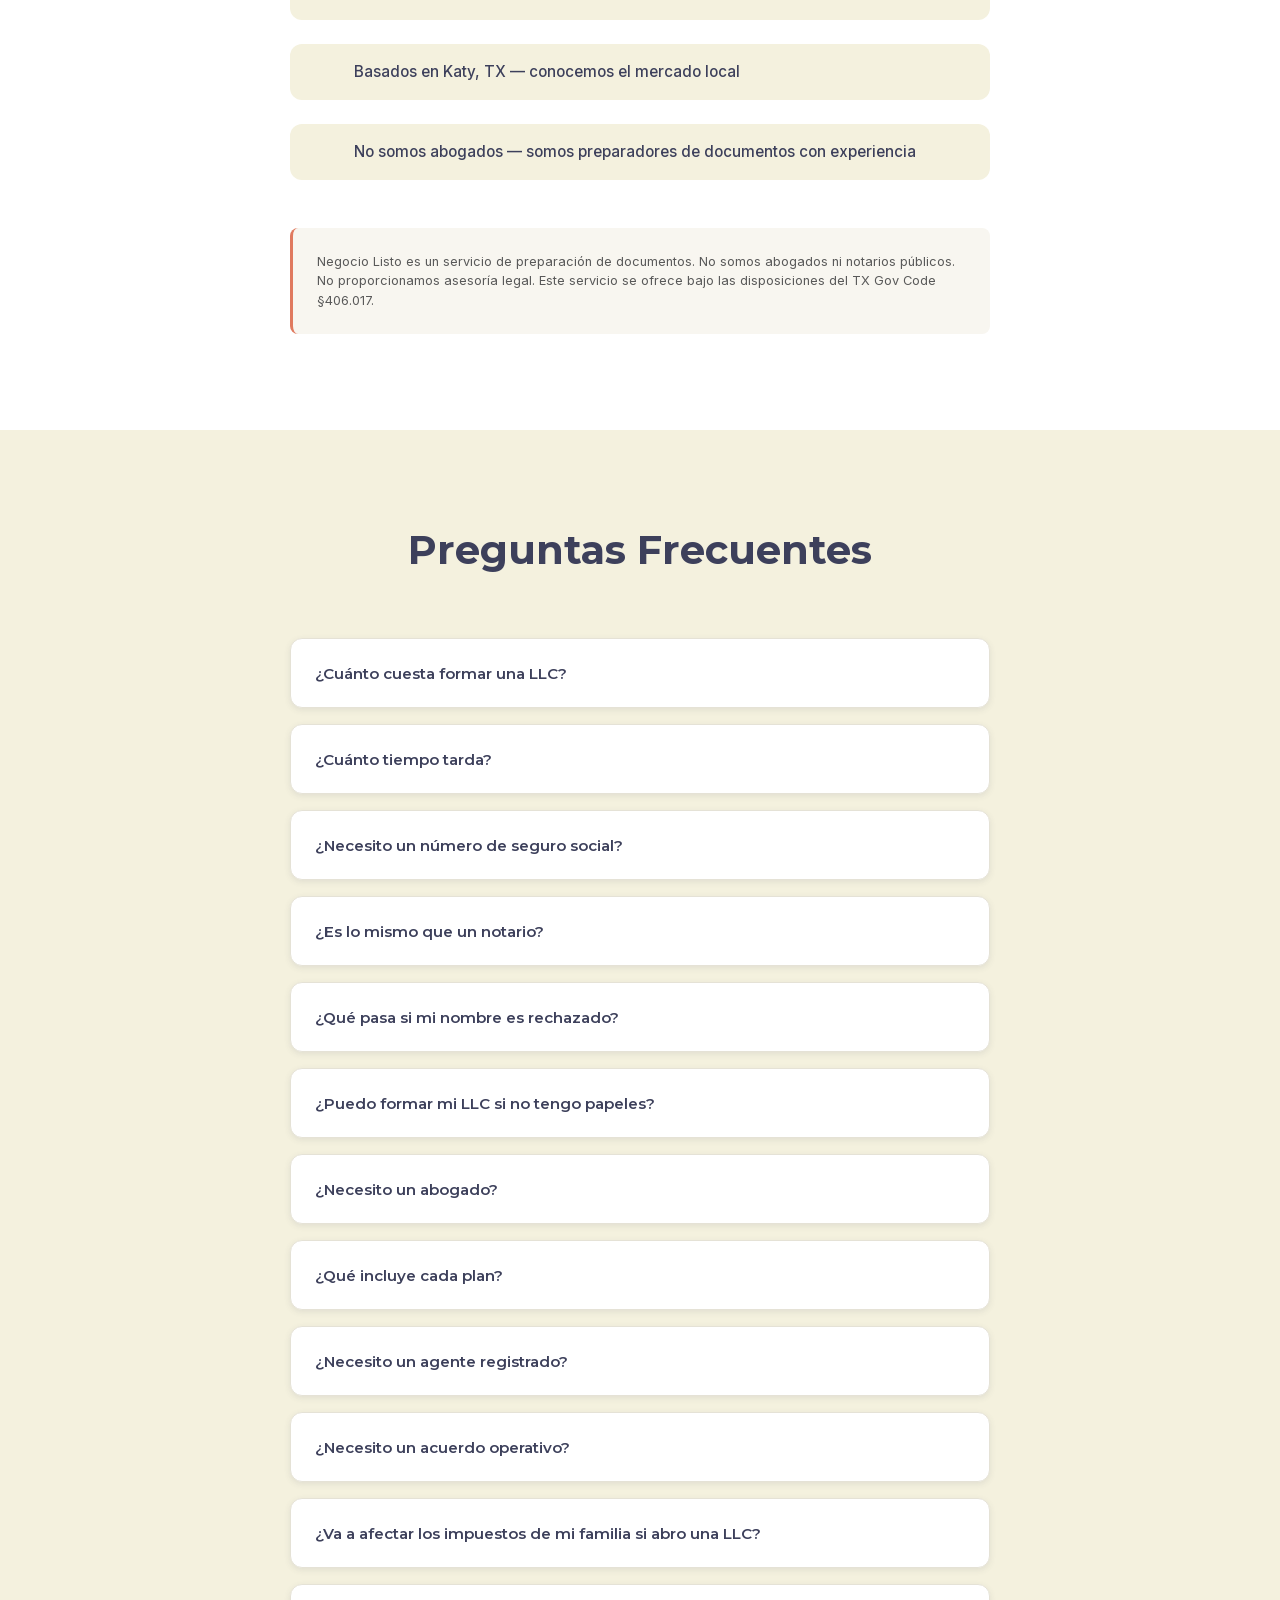
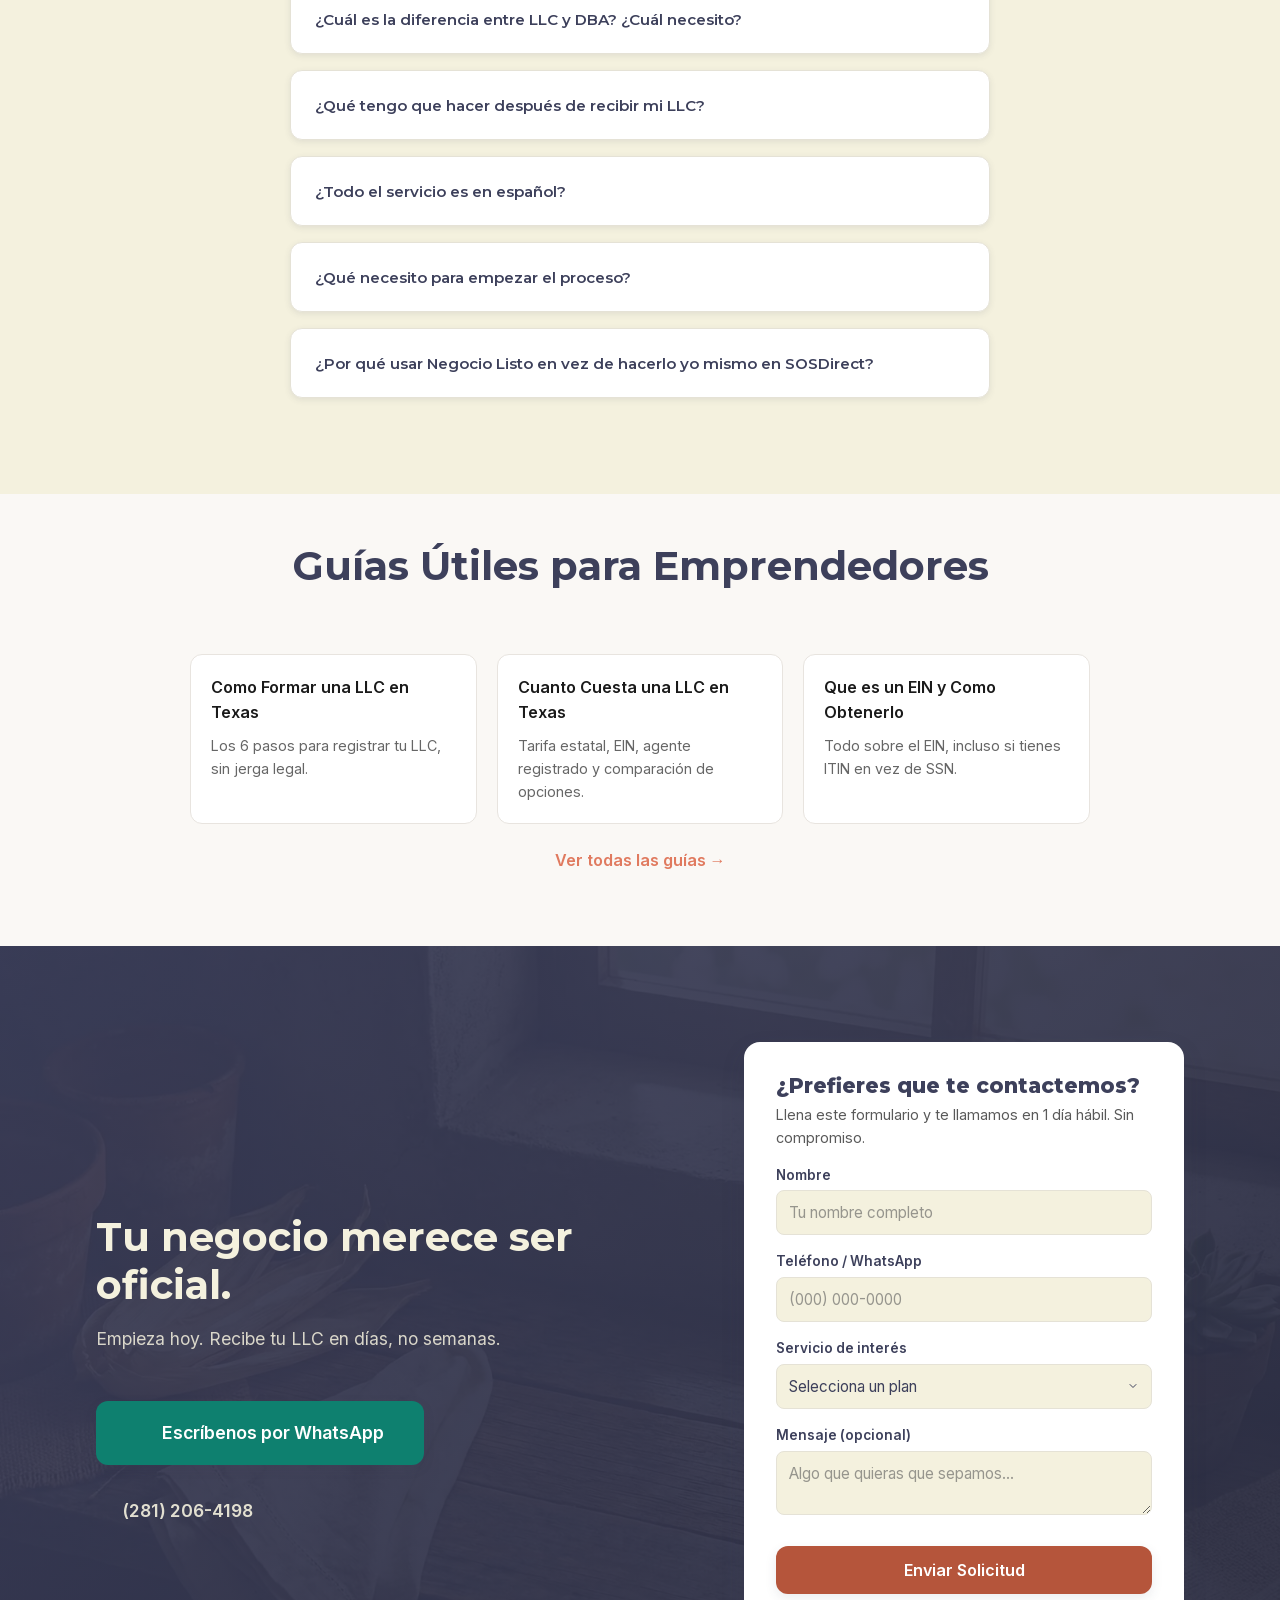
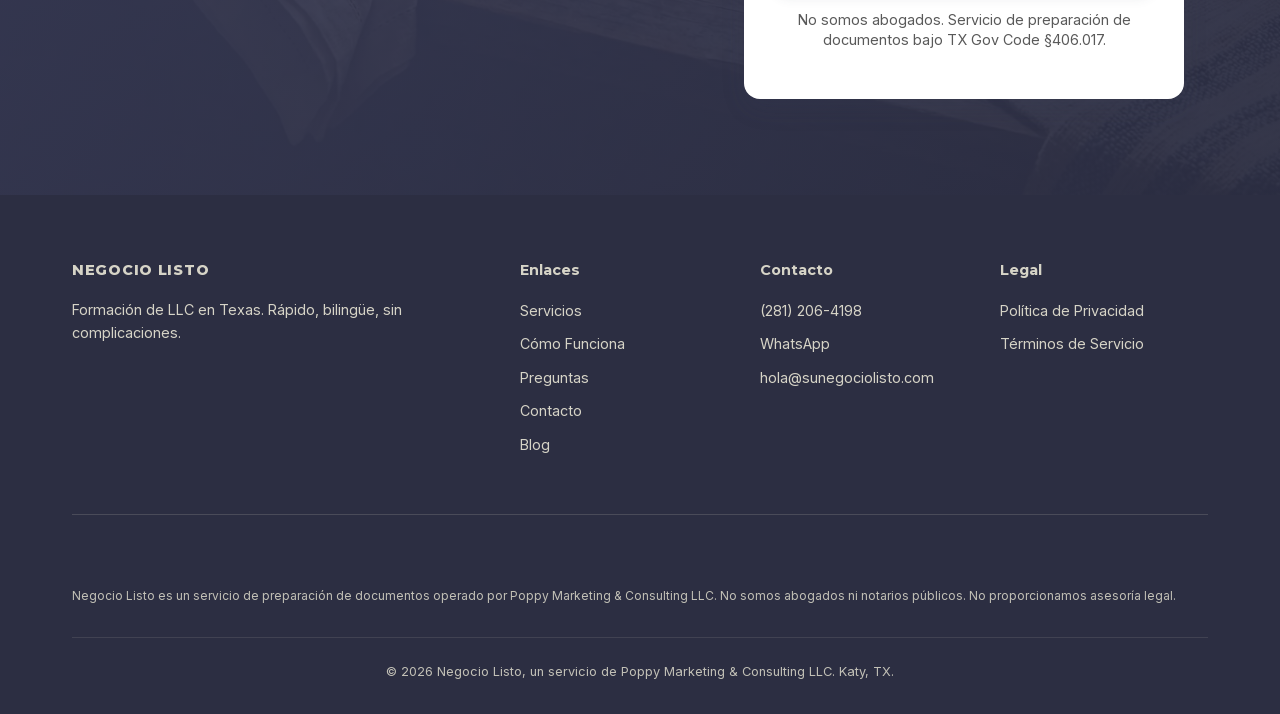
==== commit 5af51191: "Add 3 new FAQ items + update FAQPage schema New questions: bilingual service, what you need to start" ====
--- a/index.html
+++ b/index.html
@@ -351,6 +351,30 @@
                             "@type": "Answer",
                             "text": "Cuatro cosas b\u00e1sicas: (1) Abrir una cuenta de banco empresarial con tu EIN y certificado. (2) Presentar el Reporte de Informaci\u00f3n P\u00fablica ante el Comptroller de Texas \u2014 es gratis, una vez al a\u00f1o. (3) El franchise tax \u2014 la mayor\u00eda de LLCs peque\u00f1as no deben nada. (4) Mantener tu agente registrado activo. Con el plan Completo, te damos una gu\u00eda personalizada con todos estos pasos explicados."
                         }
+                    },
+                    {
+                        "@type": "Question",
+                        "name": "\u00bfTodo el servicio es en espa\u00f1ol?",
+                        "acceptedAnswer": {
+                            "@type": "Answer",
+                            "text": "S\u00ed. Desde la consulta inicial hasta la entrega de tus documentos, todo es 100% en espa\u00f1ol. Los formularios estatales est\u00e1n en ingl\u00e9s, pero nosotros los llenamos por ti y te explicamos cada paso en tu idioma. Tambi\u00e9n atendemos en ingl\u00e9s si lo prefieres."
+                        }
+                    },
+                    {
+                        "@type": "Question",
+                        "name": "\u00bfQu\u00e9 necesito para empezar el proceso?",
+                        "acceptedAnswer": {
+                            "@type": "Answer",
+                            "text": "Solo tres cosas: (1) El nombre que quieres para tu LLC. (2) Una direcci\u00f3n en Texas. (3) Identificaci\u00f3n con foto \u2014 puede ser pasaporte, matr\u00edcula consular, o licencia de conducir. No necesitas Social Security Number ni estatus migratorio espec\u00edfico para formar una LLC en Texas."
+                        }
+                    },
+                    {
+                        "@type": "Question",
+                        "name": "\u00bfPor qu\u00e9 usar Negocio Listo en vez de hacerlo yo mismo en SOSDirect?",
+                        "acceptedAnswer": {
+                            "@type": "Answer",
+                            "text": "Puedes hacerlo t\u00fa mismo \u2014 SOSDirect es el portal del estado y cualquiera puede usarlo. Pero est\u00e1 100% en ingl\u00e9s, los formularios usan t\u00e9rminos legales, y un error puede retrasar tu registro semanas. Con nosotros, todo est\u00e1 en espa\u00f1ol, revisamos que el nombre est\u00e9 disponible, llenamos los formularios correctamente, y te incluimos el EIN y agente registrado \u2014 cosas que SOSDirect no hace por ti."
+                        }
                     }
                 ]
             }
@@ -1078,6 +1102,36 @@
                         <p data-i18n="faq_13_a">Cuatro cosas b&aacute;sicas: (1) Abrir una cuenta de banco empresarial con tu EIN y certificado. (2) Presentar el Reporte de Informaci&oacute;n P&uacute;blica ante el Comptroller de Texas &mdash; es gratis, una vez al a&ntilde;o. (3) El franchise tax &mdash; la mayor&iacute;a de LLCs peque&ntilde;as no deben nada. (4) Mantener tu agente registrado activo. Con el plan Completo, te damos una gu&iacute;a personalizada con todos estos pasos explicados.</p>
                     </div>
                 </div>
+
+                <div class="faq-item">
+                    <button class="faq-question" aria-expanded="false" aria-controls="faq-a14">
+                        <span data-i18n="faq_14_q">&iquest;Todo el servicio es en espa&ntilde;ol?</span>
+                        <i data-lucide="chevron-down" class="faq-chevron"></i>
+                    </button>
+                    <div class="faq-answer" id="faq-a14" role="region">
+                        <p data-i18n="faq_14_a">S&iacute;. Desde la consulta inicial hasta la entrega de tus documentos, todo es 100% en espa&ntilde;ol. Los formularios estatales est&aacute;n en ingl&eacute;s, pero nosotros los llenamos por ti y te explicamos cada paso en tu idioma. Tambi&eacute;n atendemos en ingl&eacute;s si lo prefieres.</p>
+                    </div>
+                </div>
+
+                <div class="faq-item">
+                    <button class="faq-question" aria-expanded="false" aria-controls="faq-a15">
+                        <span data-i18n="faq_15_q">&iquest;Qu&eacute; necesito para empezar el proceso?</span>
+                        <i data-lucide="chevron-down" class="faq-chevron"></i>
+                    </button>
+                    <div class="faq-answer" id="faq-a15" role="region">
+                        <p data-i18n="faq_15_a">Solo tres cosas: (1) El nombre que quieres para tu LLC. (2) Una direcci&oacute;n en Texas. (3) Identificaci&oacute;n con foto &mdash; puede ser pasaporte, matr&iacute;cula consular, o licencia de conducir. No necesitas Social Security Number ni estatus migratorio espec&iacute;fico para formar una LLC en Texas.</p>
+                    </div>
+                </div>
+
+                <div class="faq-item">
+                    <button class="faq-question" aria-expanded="false" aria-controls="faq-a16">
+                        <span data-i18n="faq_16_q">&iquest;Por qu&eacute; usar Negocio Listo en vez de hacerlo yo mismo en SOSDirect?</span>
+                        <i data-lucide="chevron-down" class="faq-chevron"></i>
+                    </button>
+                    <div class="faq-answer" id="faq-a16" role="region">
+                        <p data-i18n="faq_16_a">Puedes hacerlo t&uacute; mismo &mdash; SOSDirect es el portal del estado y cualquiera puede usarlo. Pero est&aacute; 100% en ingl&eacute;s, los formularios usan t&eacute;rminos legales, y un error puede retrasar tu registro semanas. Con nosotros, todo est&aacute; en espa&ntilde;ol, revisamos que el nombre est&eacute; disponible, llenamos los formularios correctamente, y te incluimos el EIN y agente registrado &mdash; cosas que SOSDirect no hace por ti.</p>
+                    </div>
+                </div>
             </div>
         </div>
     </section>
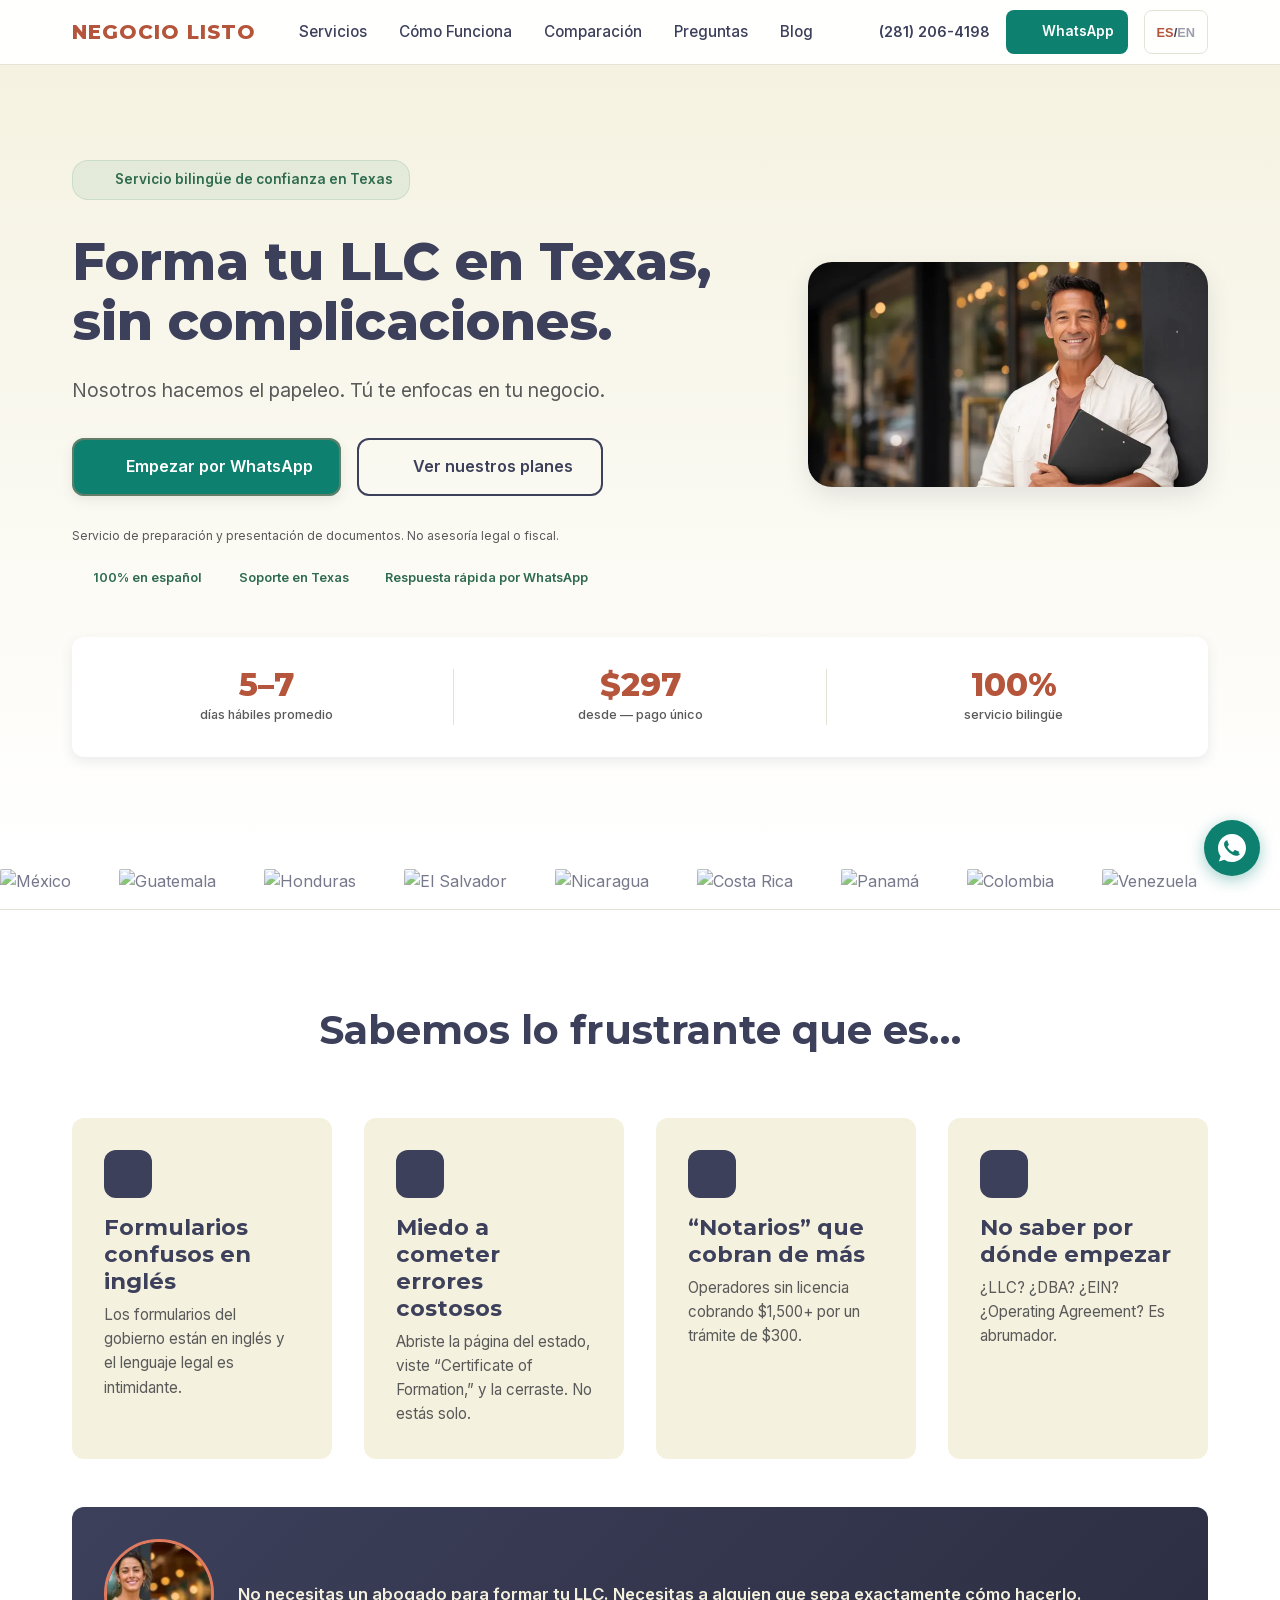
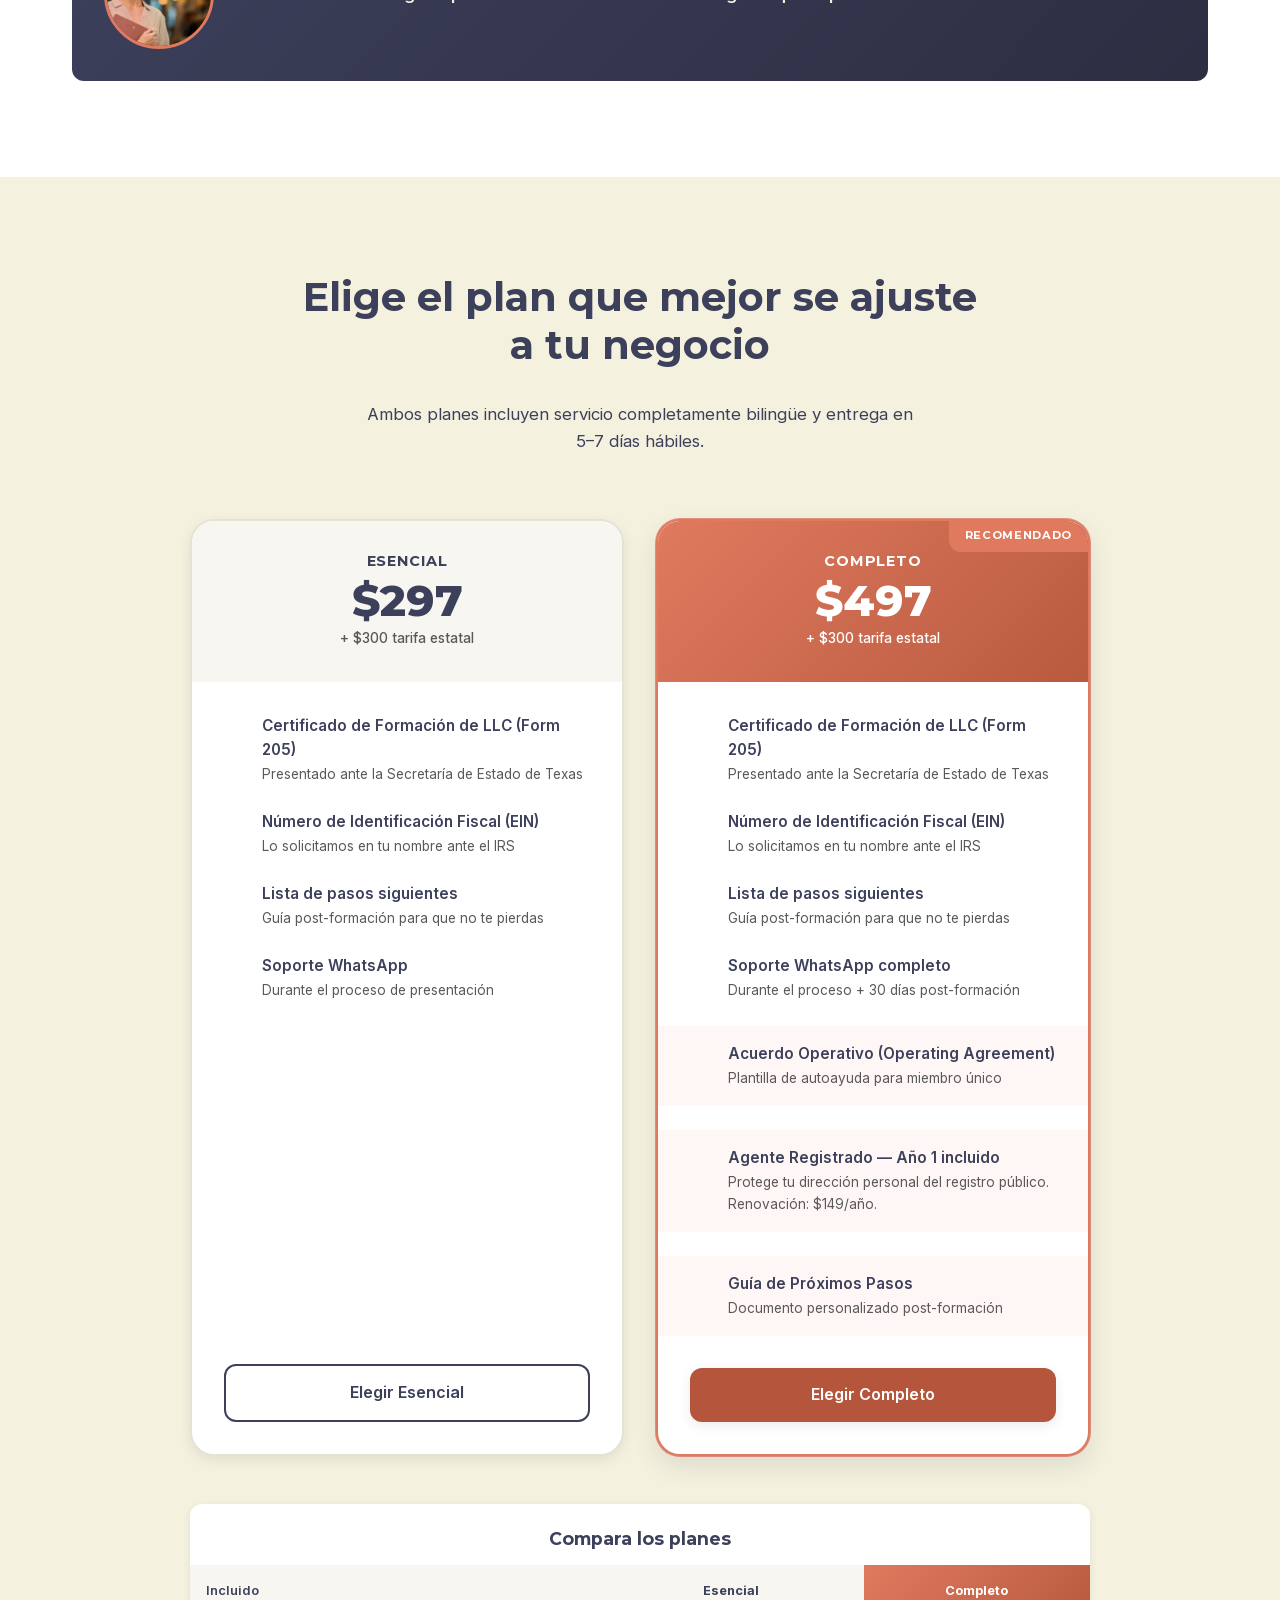
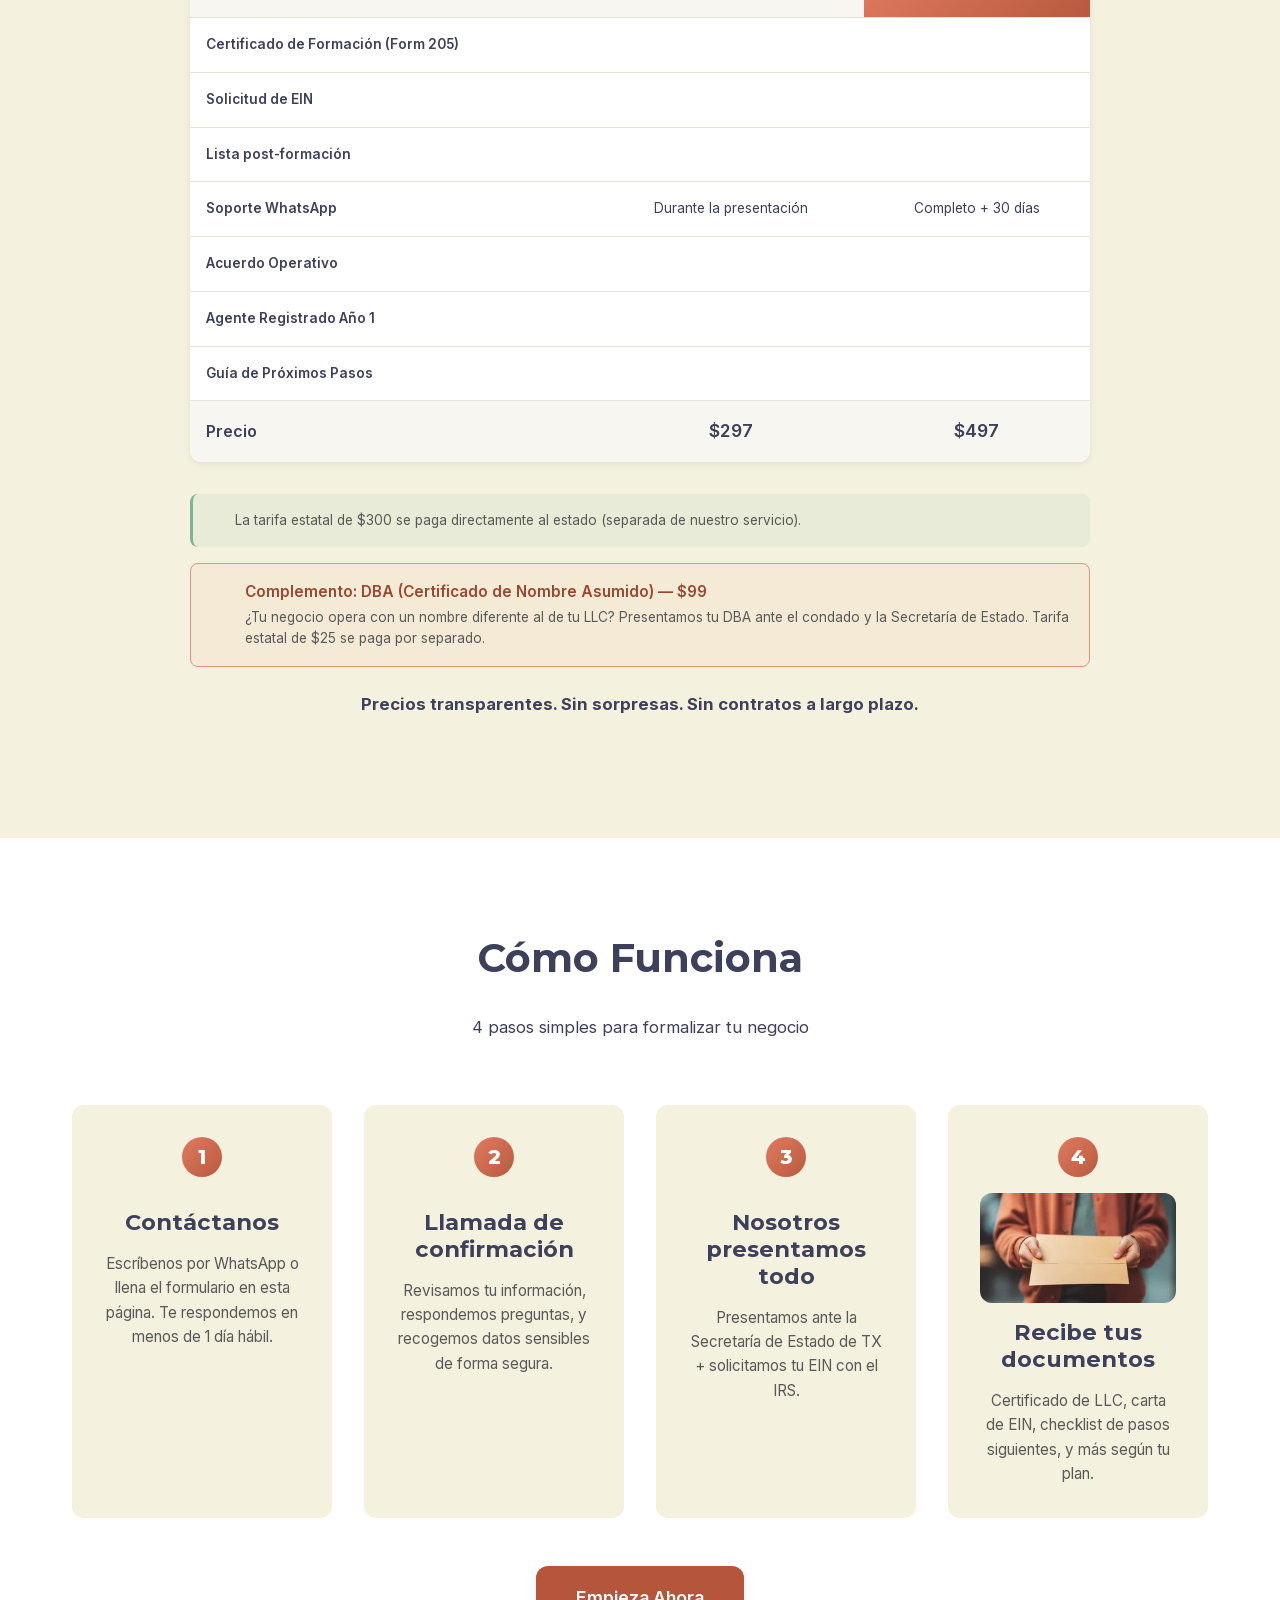
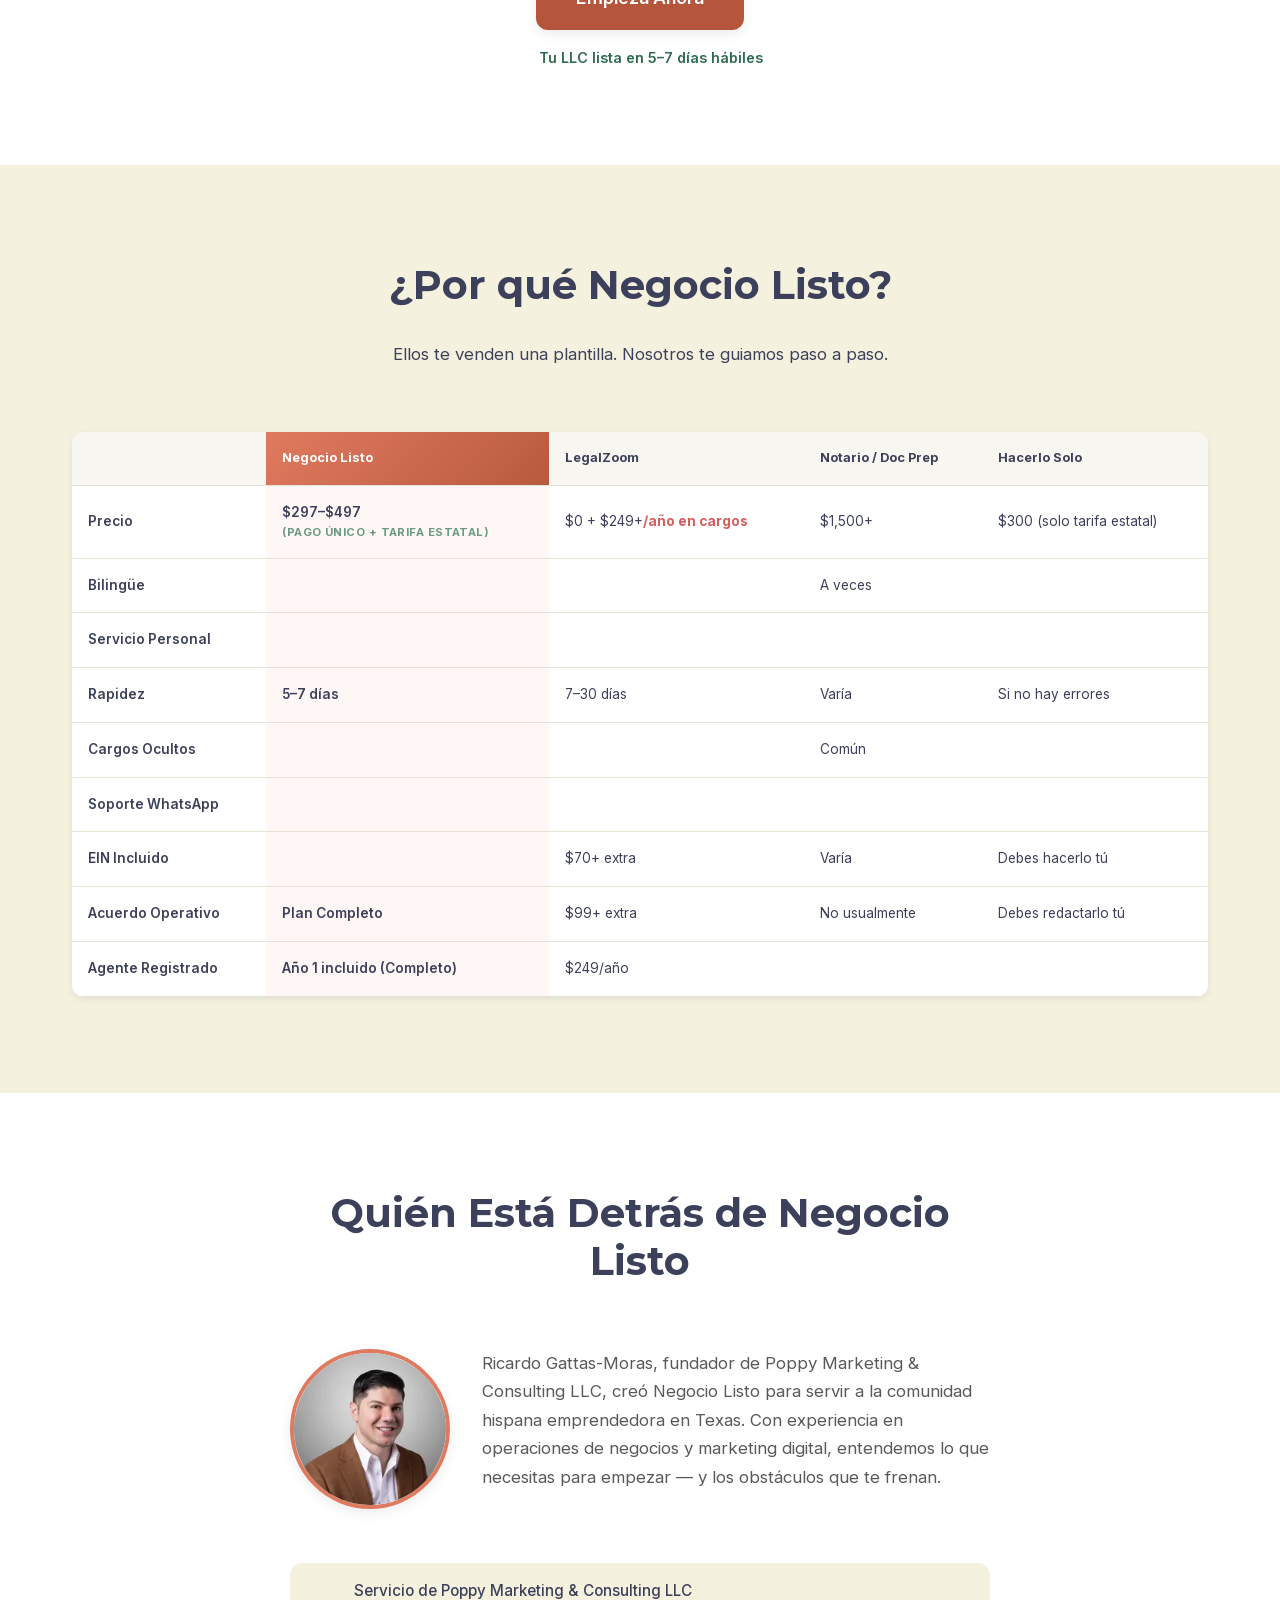
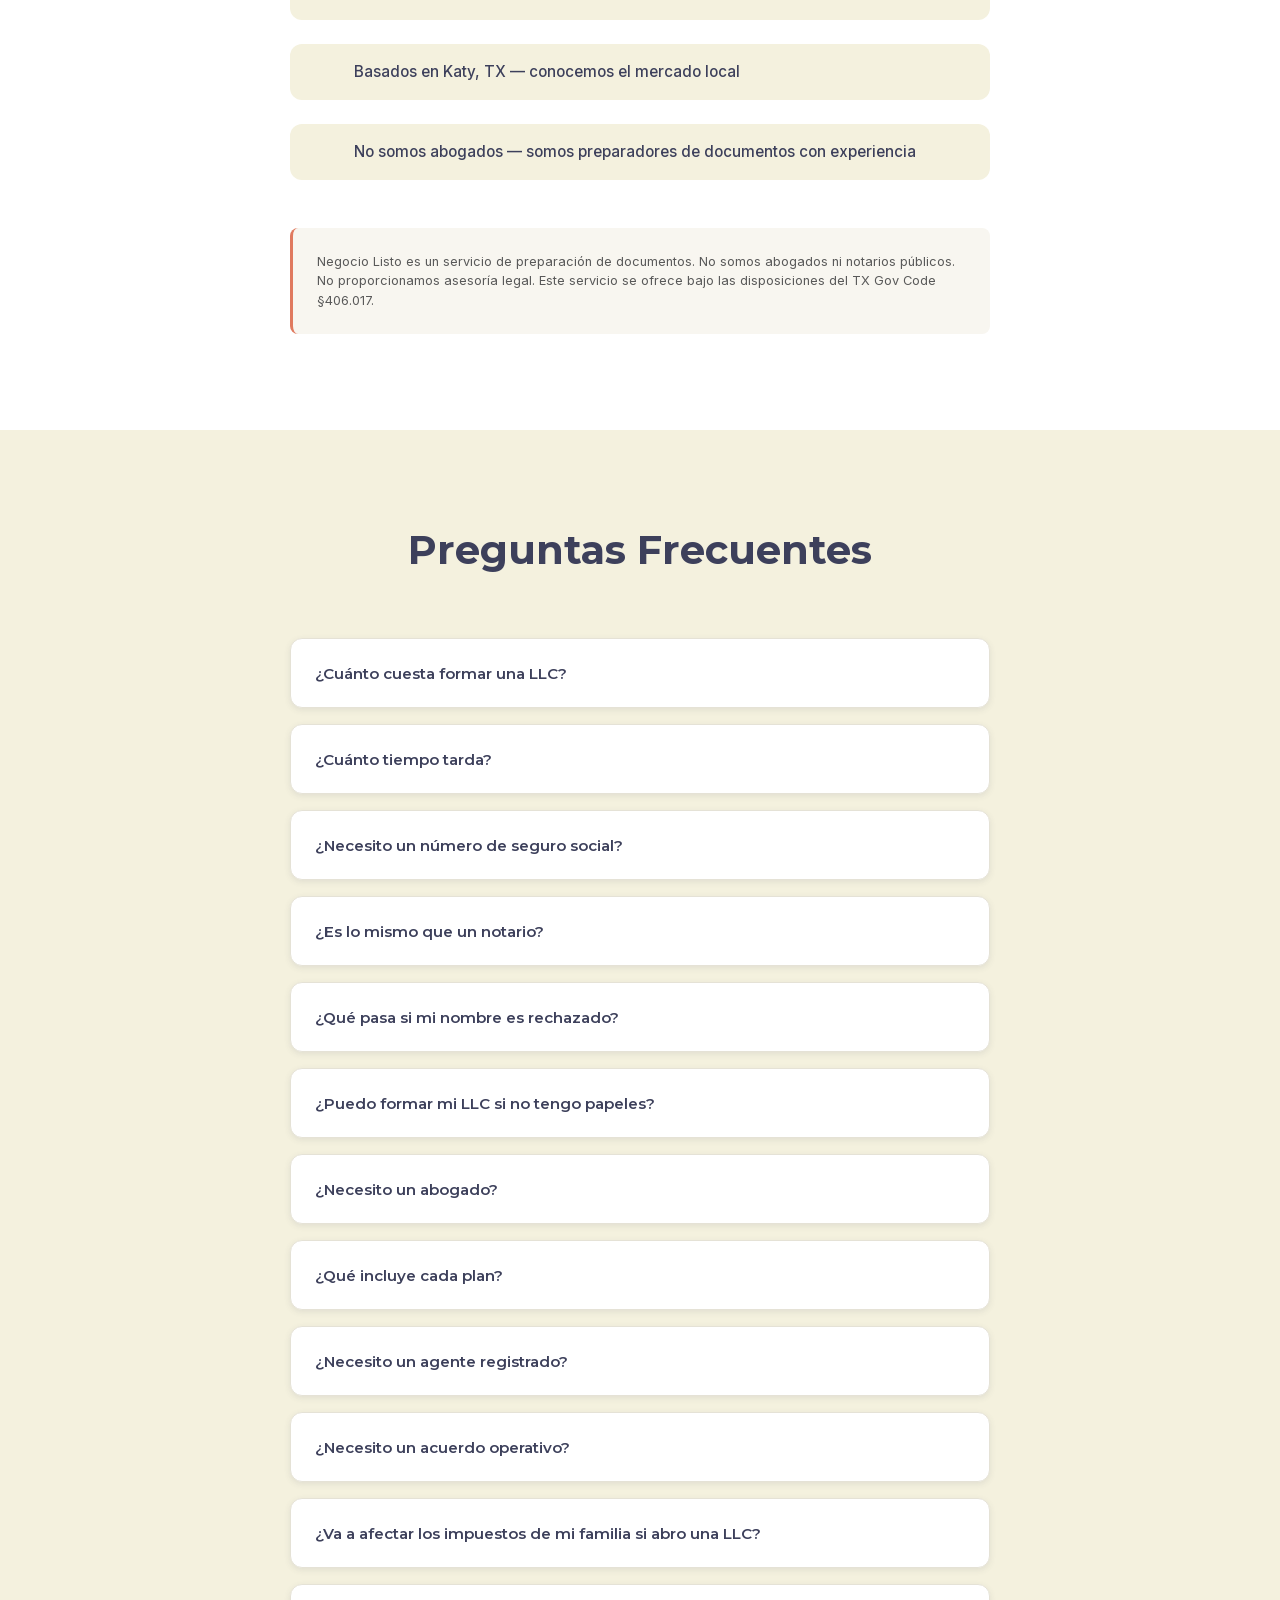
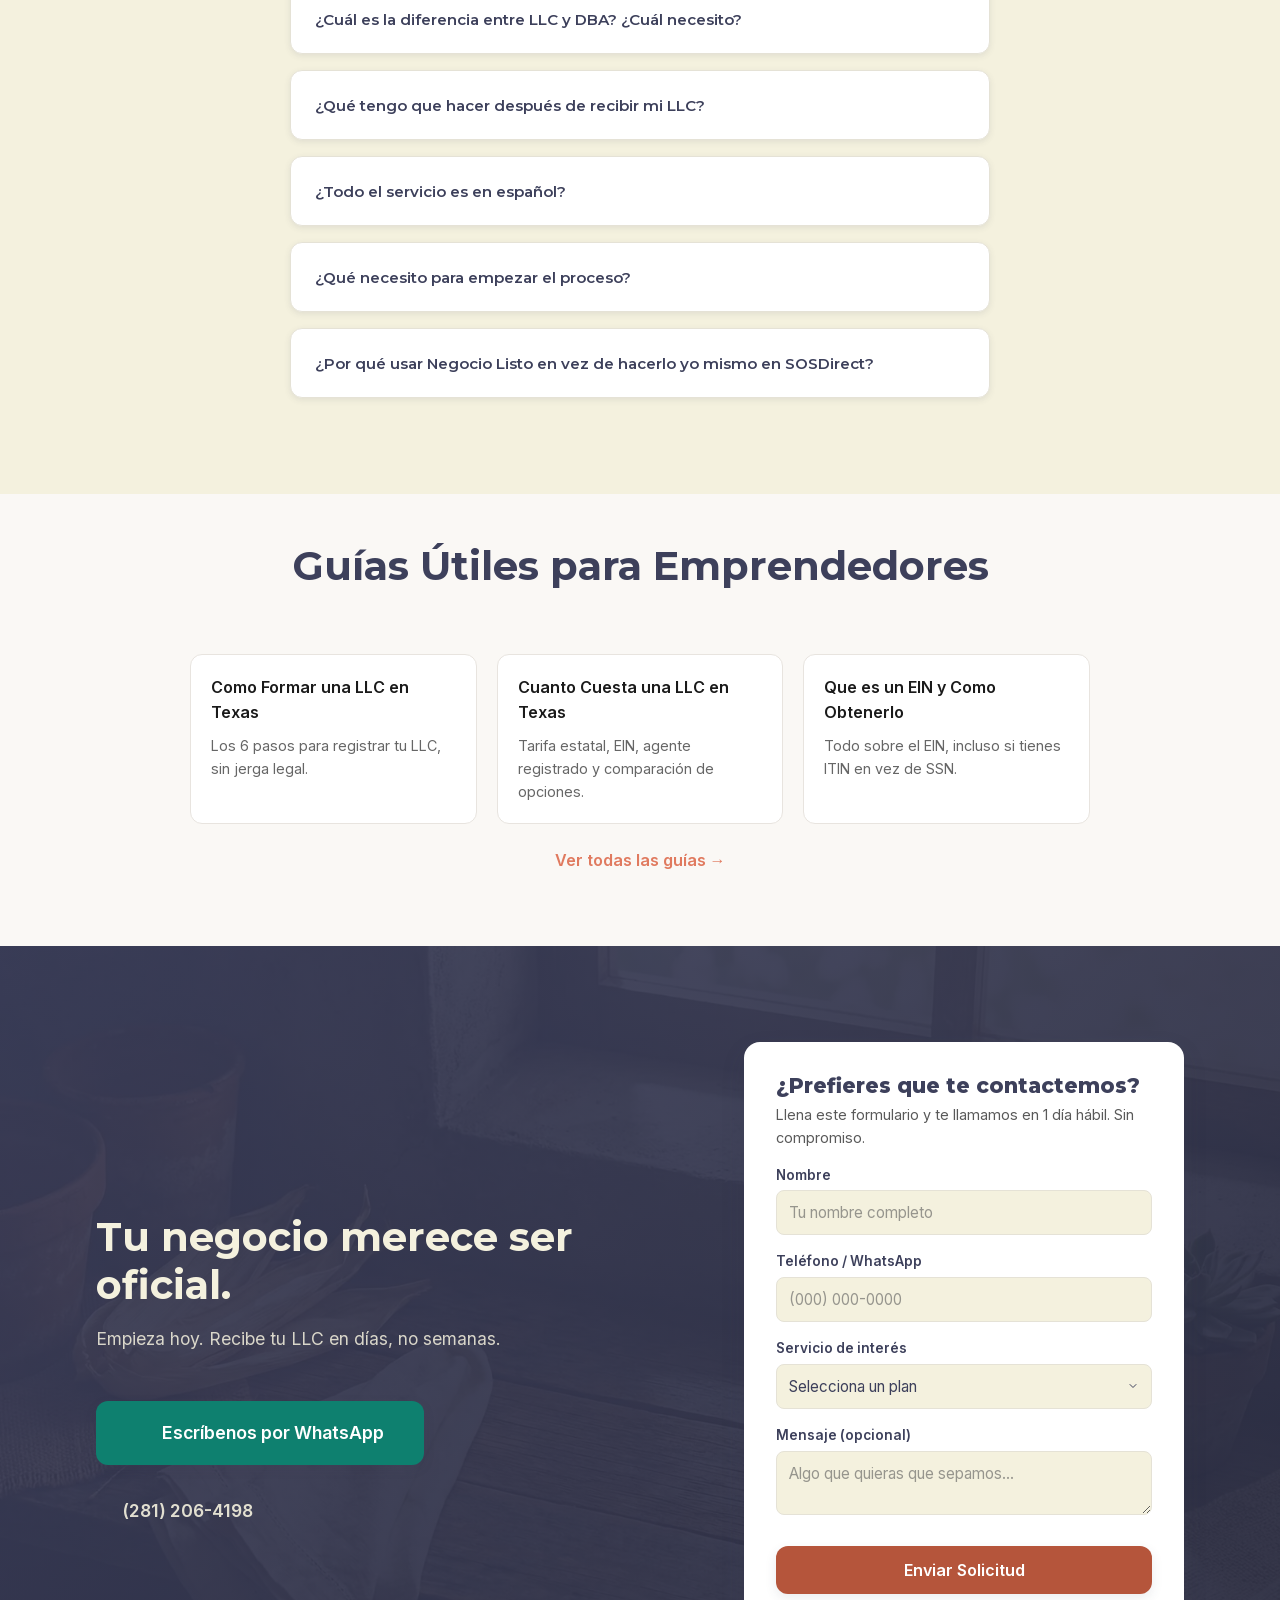
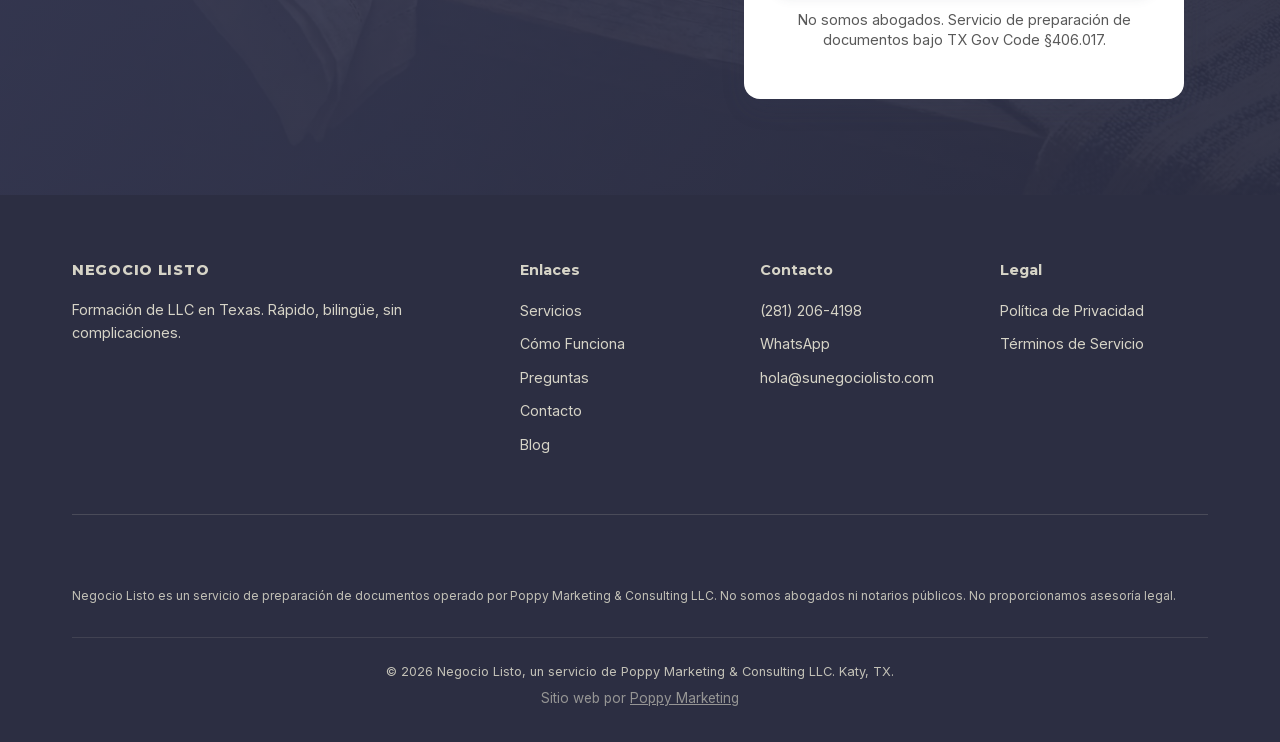
==== commit e46abafc: "Add discreet Poppy Marketing footer credit link Co-Authored-By: Claude Opus 4.8 <noreply@anthropic.c" ====
--- a/index.html
+++ b/index.html
@@ -137,7 +137,7 @@
                 "logo": "https://www.sunegociolisto.com/images/logo.png",
                 "image": "https://www.sunegociolisto.com/og-image.png",
                 "sameAs": [
-                    "https://wa.me/message/NWCGJ4MXZO33G1"
+                    "https://wa.me/12814754458"
                 ],
                 "address": {
                     "@type": "PostalAddress",
@@ -404,7 +404,7 @@
                     <i data-lucide="phone" class="icon-sm"></i>
                     <span class="phone-text">(281) 206-4198</span>
                 </a>
-                <a href="https://wa.me/message/NWCGJ4MXZO33G1" class="btn-whatsapp-header" target="_blank" rel="noopener" aria-label="WhatsApp">
+                <a href="https://wa.me/12814754458" class="btn-whatsapp-header" target="_blank" rel="noopener" aria-label="WhatsApp">
                     <i data-lucide="message-circle" class="icon-sm"></i>
                     <span class="wa-text">WhatsApp</span>
                 </a>
@@ -429,7 +429,7 @@
                     <i data-lucide="phone" class="icon-sm"></i>
                     (281) 206-4198
                 </a>
-                <a href="https://wa.me/message/NWCGJ4MXZO33G1" class="nav-contact-link nav-contact-whatsapp" target="_blank" rel="noopener">
+                <a href="https://wa.me/12814754458" class="nav-contact-link nav-contact-whatsapp" target="_blank" rel="noopener">
                     <i data-lucide="message-circle" class="icon-sm"></i>
                     WhatsApp
                 </a>
@@ -453,7 +453,7 @@
                     <p class="hero-subheadline" data-i18n="hero_subheadline">Nosotros hacemos el papeleo. T&uacute; te enfocas en tu negocio.</p>
 
                     <div class="hero-cta">
-                        <a href="https://wa.me/message/NWCGJ4MXZO33G1" class="btn btn-whatsapp btn-pulse" target="_blank" rel="noopener" data-cta="hero-whatsapp">
+                        <a href="https://wa.me/12814754458" class="btn btn-whatsapp btn-pulse" target="_blank" rel="noopener" data-cta="hero-whatsapp">
                             <i data-lucide="message-circle" class="icon-sm"></i>
                             <span data-i18n="cta_whatsapp_start">Empezar por WhatsApp</span>
                         </a>
@@ -1169,7 +1169,7 @@
                     <p data-i18n="final_subline">Empieza hoy. Recibe tu LLC en d&iacute;as, no semanas.</p>
 
                     <div class="final-cta-buttons">
-                        <a href="https://wa.me/message/NWCGJ4MXZO33G1" class="btn btn-whatsapp btn-large" target="_blank" rel="noopener" data-cta="final-whatsapp">
+                        <a href="https://wa.me/12814754458" class="btn btn-whatsapp btn-large" target="_blank" rel="noopener" data-cta="final-whatsapp">
                             <i data-lucide="message-circle" class="icon-sm"></i>
                             <span data-i18n="cta_whatsapp_write">Escr&iacute;benos por WhatsApp</span>
                         </a>
@@ -1246,7 +1246,7 @@
                     <p class="footer-heading" data-i18n="footer_contact">Contacto</p>
                     <ul>
                         <li><a href="tel:+12812064198">(281) 206-4198</a></li>
-                        <li><a href="https://wa.me/message/NWCGJ4MXZO33G1" target="_blank" rel="noopener">WhatsApp</a></li>
+                        <li><a href="https://wa.me/12814754458" target="_blank" rel="noopener">WhatsApp</a></li>
                         <li><a href="mailto:hola@sunegociolisto.com">hola@sunegociolisto.com</a></li>
                     </ul>
                 </div>
@@ -1266,18 +1266,19 @@
 
             <div class="footer-bottom">
                 <p data-i18n="footer_copyright">&copy; 2026 Negocio Listo, un servicio de Poppy Marketing &amp; Consulting LLC. Katy, TX.</p>
+                <p style="margin-top:6px;font-size:0.85em;opacity:0.7;">Sitio web por <a href="https://www.poppymarketingandconsulting.com" target="_blank" rel="noopener" style="color:inherit;text-decoration:underline;">Poppy Marketing</a></p>
             </div>
         </div>
     </footer>
 
     <!-- ========== WHATSAPP FLOATING BUTTON ========== -->
-    <a href="https://wa.me/message/NWCGJ4MXZO33G1" class="whatsapp-float" target="_blank" rel="noopener" aria-label="Chat on WhatsApp" data-cta="whatsapp-float">
+    <a href="https://wa.me/12814754458" class="whatsapp-float" target="_blank" rel="noopener" aria-label="Chat on WhatsApp" data-cta="whatsapp-float">
         <svg viewBox="0 0 32 32" width="28" height="28" fill="white"><path d="M16.004 0h-.008C7.174 0 0 7.176 0 16.004c0 3.502 1.128 6.744 3.046 9.378L1.054 31.29l6.118-1.958a15.907 15.907 0 008.832 2.672C24.826 32 32 24.826 32 16.004S24.826 0 16.004 0zm9.35 22.614c-.39 1.1-2.282 2.038-3.148 2.134-.794.088-1.794.124-2.896-.182a26.494 26.494 0 01-2.622-.97c-4.614-1.996-7.628-6.686-7.86-6.996-.232-.31-1.892-2.518-1.892-4.802s1.196-3.408 1.622-3.874c.426-.466.928-.582 1.236-.582.31 0 .618.002.888.016.286.014.668-.108.1046.798.39.932 1.322 3.228 1.438 3.46.116.232.194.504.038.812-.154.31-.232.504-.464.776-.232.274-.488.61-.696.82-.232.232-.474.484-.204.95.27.464 1.2 1.98 2.576 3.206 1.768 1.576 3.258 2.064 3.722 2.296.464.232.736.194.1006-.116.27-.31 1.158-1.35 1.466-1.816.31-.466.618-.388 1.044-.232.426.154 2.706 1.276 3.17 1.508.464.232.774.348.888.542.116.194.116 1.128-.274 2.228z"/></svg>
     </a>
 
     <!-- ========== MOBILE STICKY CTA ========== -->
     <div class="mobile-sticky-cta" id="mobileStickyCtA">
-        <a href="https://wa.me/message/NWCGJ4MXZO33G1" class="btn btn-whatsapp btn-block" target="_blank" rel="noopener" data-cta="mobile-sticky">
+        <a href="https://wa.me/12814754458" class="btn btn-whatsapp btn-block" target="_blank" rel="noopener" data-cta="mobile-sticky">
             <i data-lucide="message-circle" class="icon-sm"></i>
             <span data-i18n="cta_whatsapp_start">Empezar por WhatsApp</span>
         </a>
